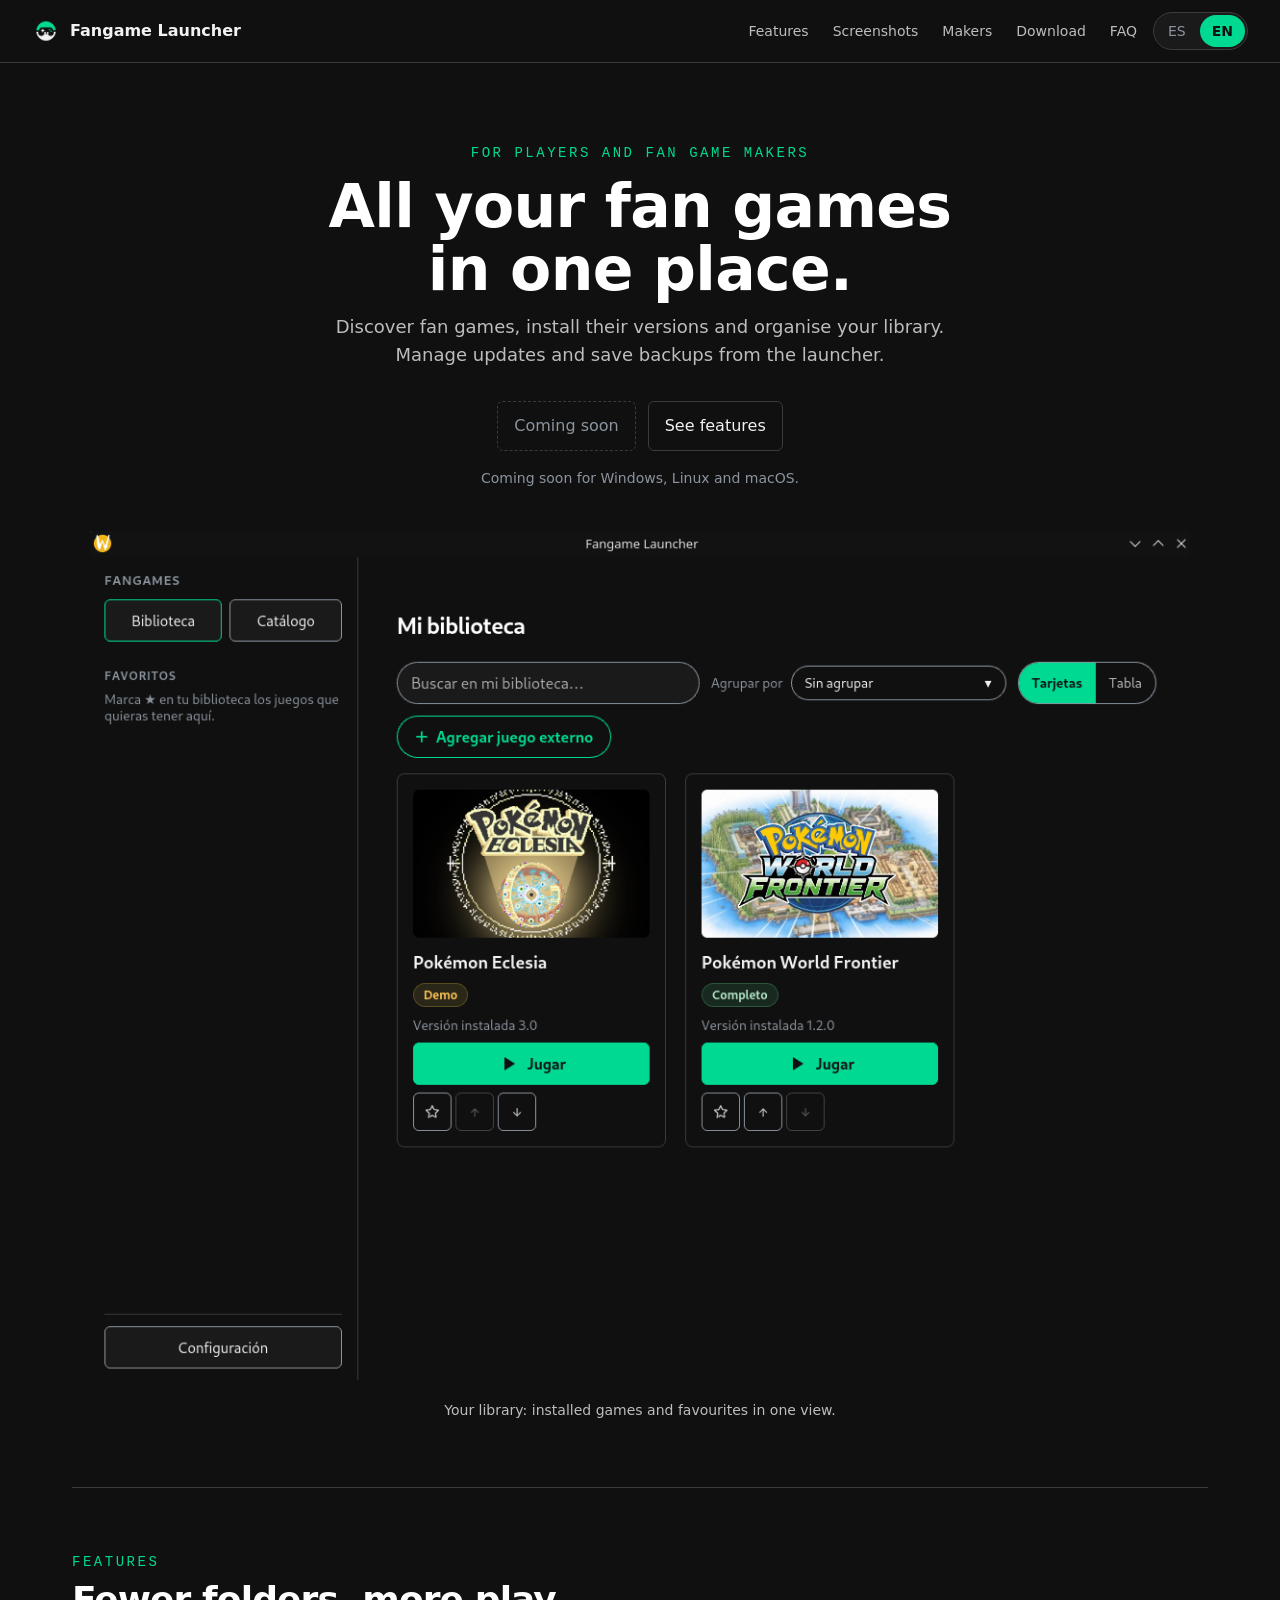
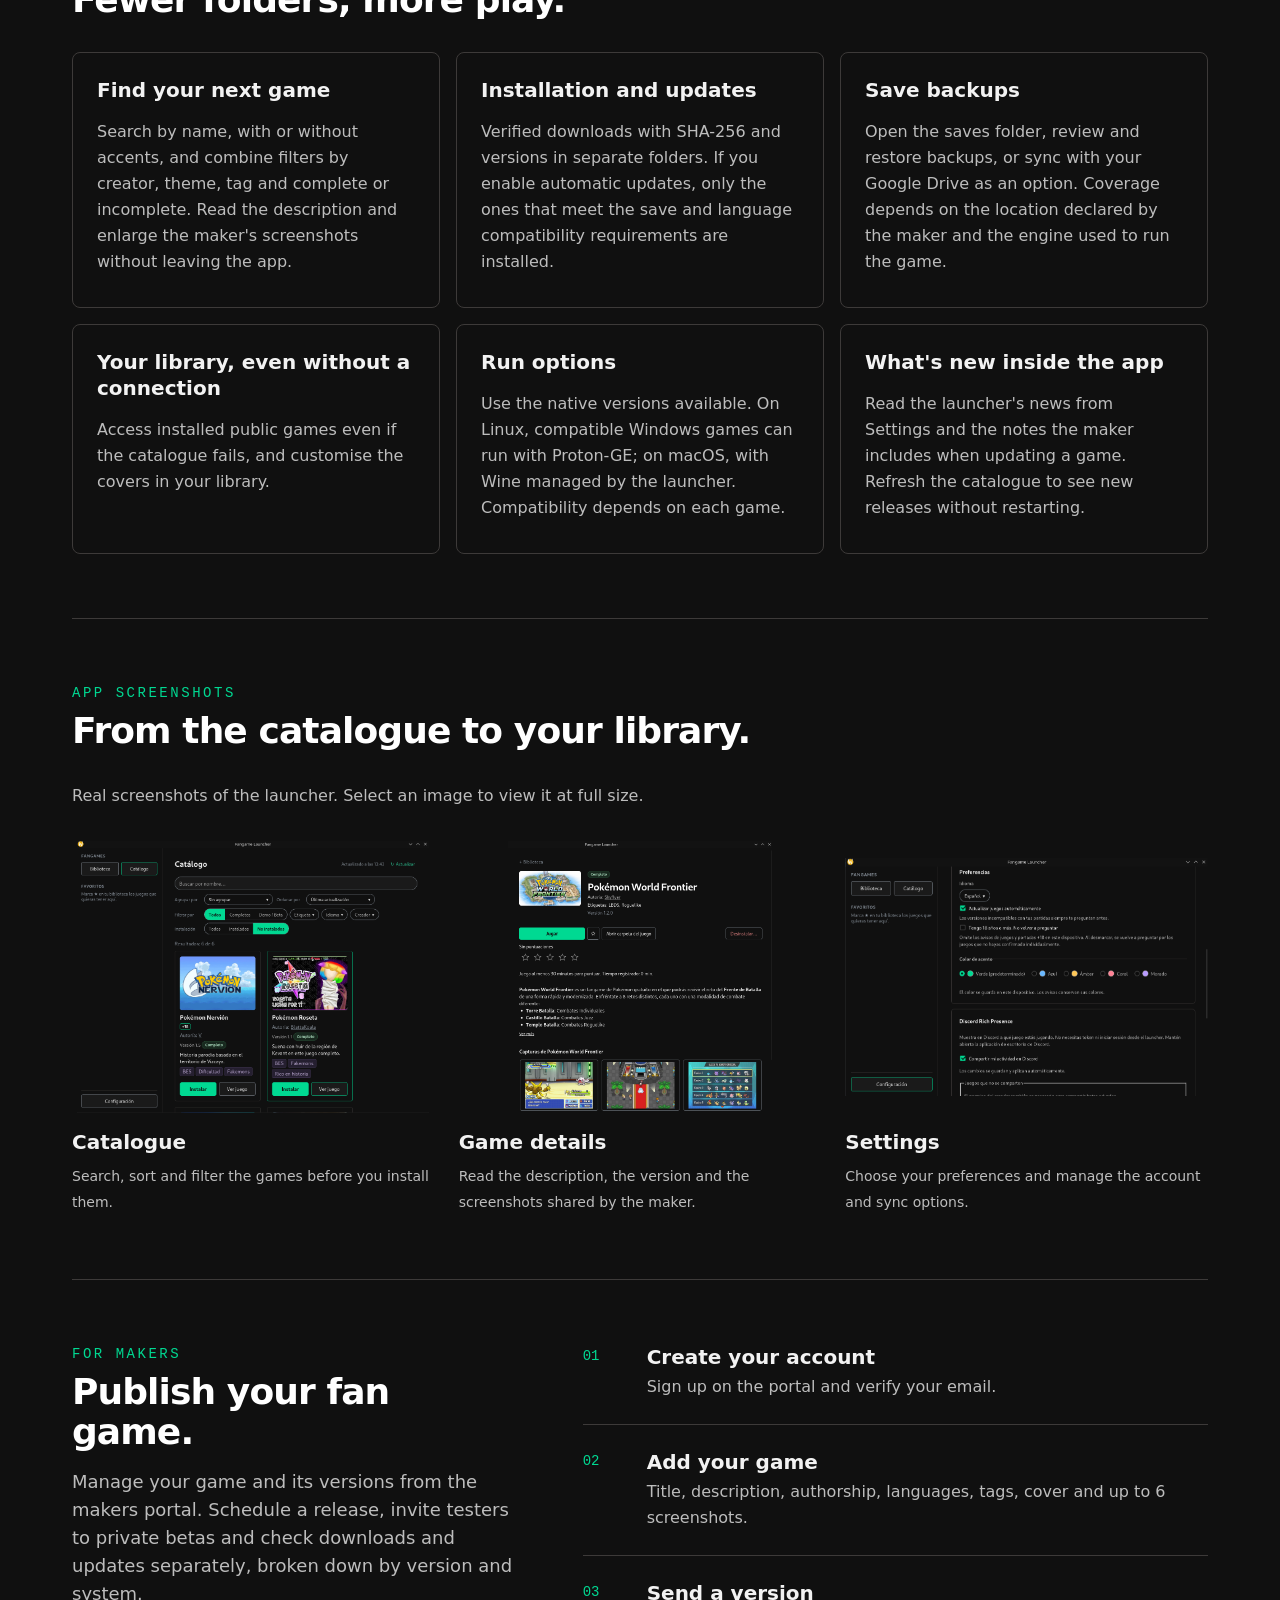
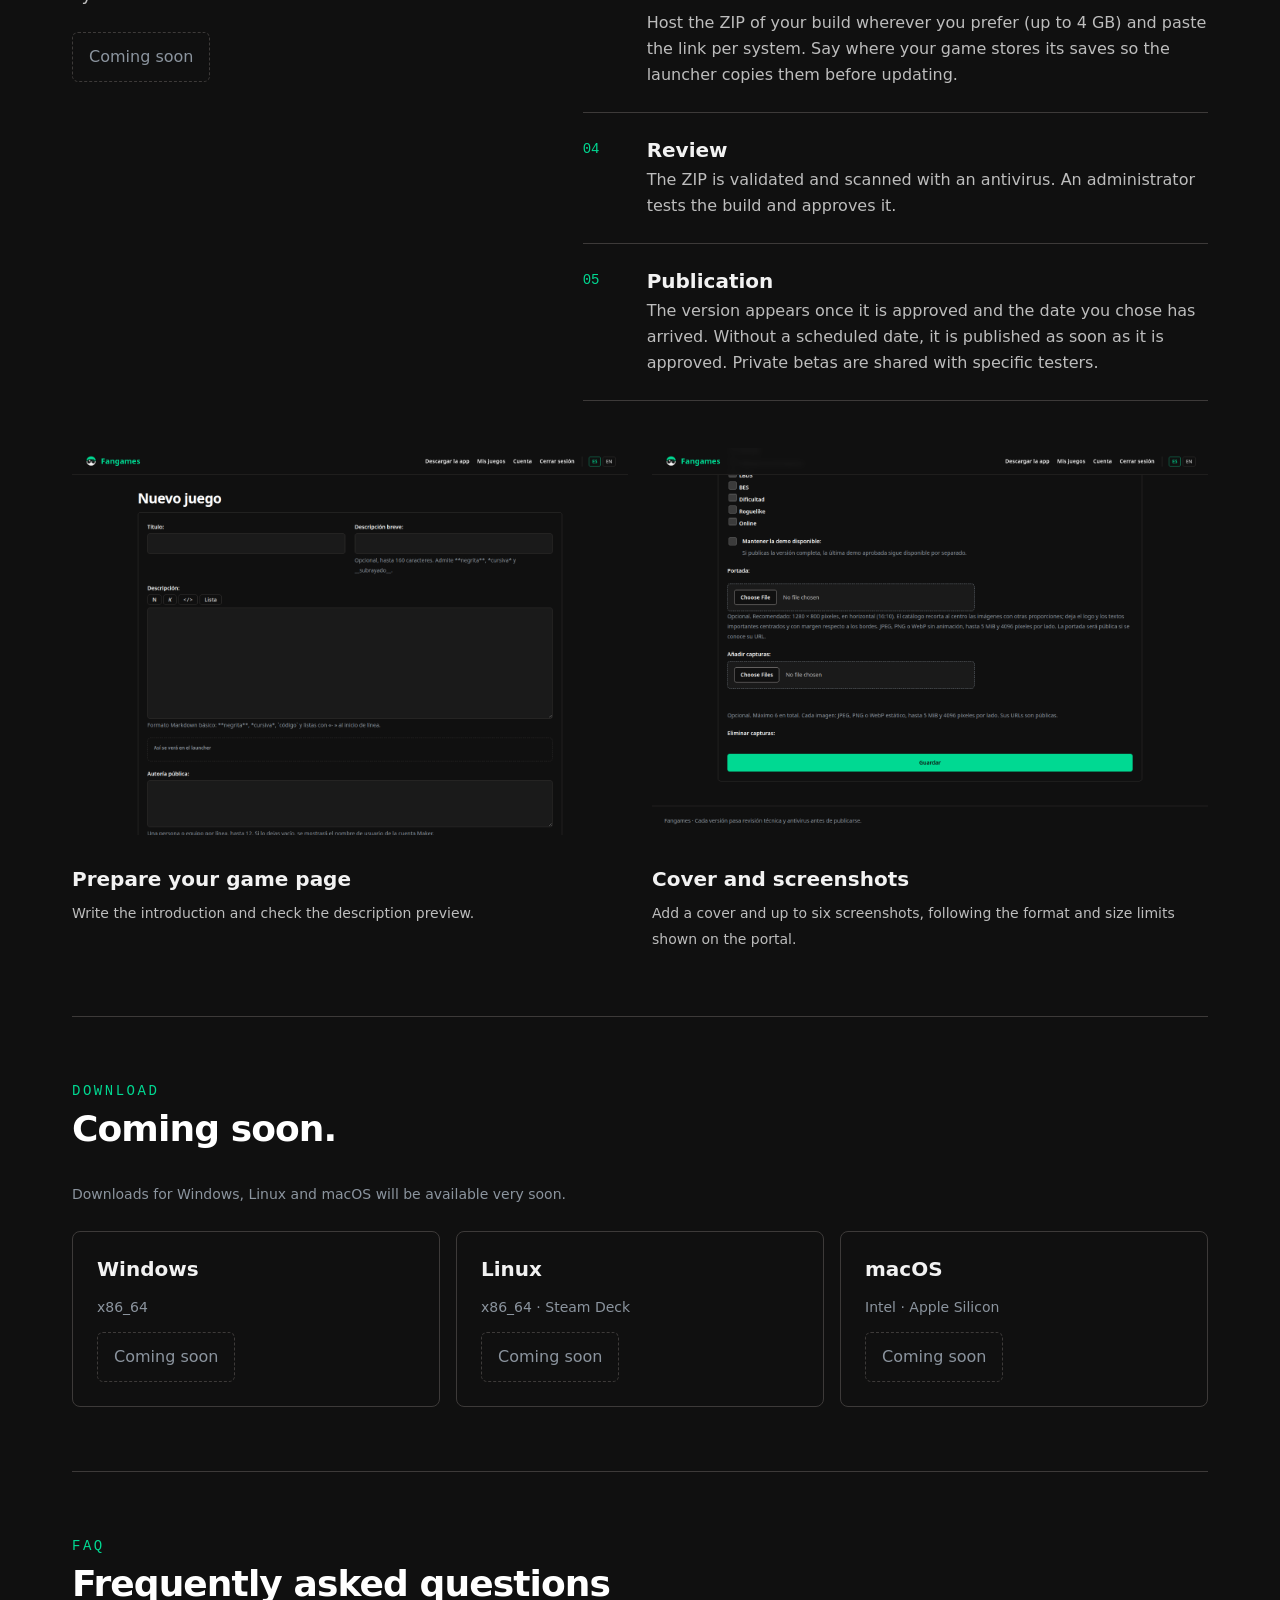
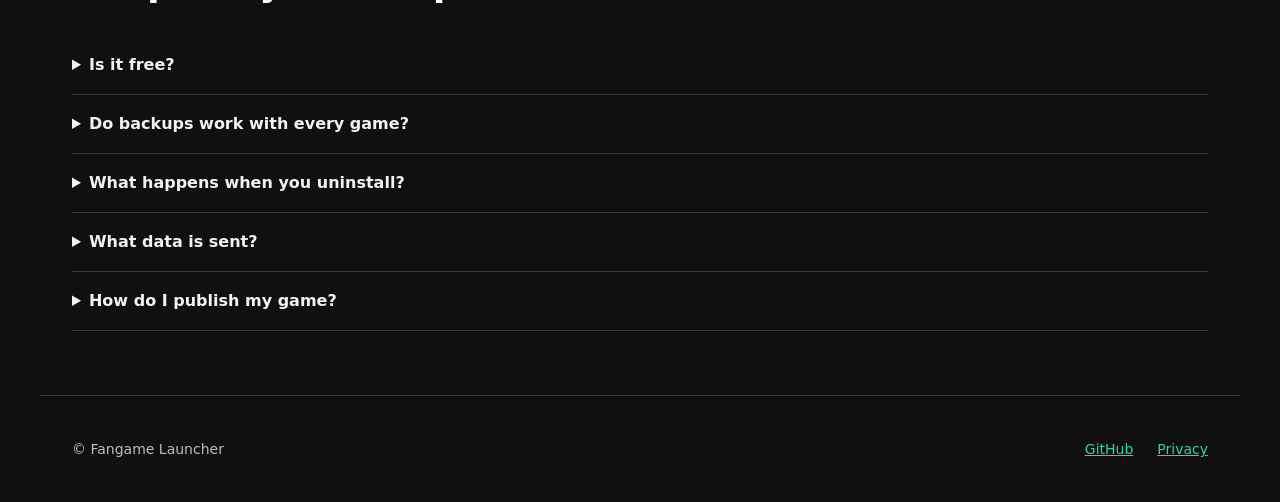
==== docs/index.html @ 911dd95e "correcciones de textos" ====
<!doctype html>
<html lang="es">
<head>
  <meta charset="utf-8">
  <meta name="viewport" content="width=device-width, initial-scale=1">
  <title data-i18n-title="meta.title">Fangame Launcher: instala, actualiza y juega fangames</title>
  <meta name="description" data-i18n-content="meta.description" content="Launcher de escritorio para descubrir, instalar, actualizar y ejecutar fangames en Windows, Linux y macOS, con copias de tus partidas.">
  <link rel="icon" href="assets/icon.png">
  <link rel="stylesheet" href="tokens.css">
  <link rel="stylesheet" href="style.css">
  <script>
    // Reserva la traducción hasta que i18n.js la aplique: evita el destello de idioma.
    document.documentElement.setAttribute("data-i18n-pending", "1");
    setTimeout(function () {
      if (!window.__fangameI18nApplied) document.documentElement.removeAttribute("data-i18n-pending");
    }, 3000);
  </script>
  <script src="locales/en.js"></script>
</head>
<body>
<a class="skip" href="#main" data-i18n="nav.skip">Saltar al contenido</a>
<header class="nav">
  <a class="brand" href="#"><img src="assets/icon.png" alt="" width="28" height="28">Fangame Launcher</a>
  <div class="nav-end">
    <nav aria-label="Principal" data-i18n-aria="nav.main">
      <a href="#funciones" data-i18n="nav.features">Funciones</a>
      <a href="#capturas" data-i18n="nav.screenshots">Capturas</a>
      <a href="#makers" data-i18n="nav.makers">Makers</a>
      <a href="#descargar" data-i18n="nav.download">Descargar</a>
      <a href="#faq" data-i18n="nav.faq">Preguntas</a>
    </nav>
    <div class="lang-switch" role="group" data-lang-switch data-i18n-aria="lang.group" aria-label="Idioma">
      <button type="button" data-lang="es" aria-current="true">ES</button>
      <button type="button" data-lang="en">EN</button>
    </div>
  </div>
</header>

<main id="main">
  <section class="hero">
    <p class="eyebrow" data-i18n="hero.eyebrow">Para jugadores y makers de fangames</p>
    <h1 data-i18n="hero.title">Todos tus fangames en un solo lugar.</h1>
    <p class="lead" data-i18n="hero.lead">Descubre fangames, instala sus versiones y organiza tu biblioteca. Gestiona las actualizaciones y las copias de partidas desde el launcher.</p>
    <div class="actions">
      <span class="btn soon" data-i18n="common.soon">Próximamente</span>
      <a class="btn outline" href="#funciones" data-i18n="hero.ctaSecondary">Ver funciones</a>
    </div>
    <p class="mute" id="cta-note" data-i18n="hero.platforms">Próximamente para Windows, Linux y macOS.</p>
    <figure class="screen hero-screen">
      <a href="assets/screenshots/biblioteca.png" aria-label="Ampliar captura de la biblioteca" data-i18n-aria="hero.imageLink">
        <img class="window-capture" src="assets/screenshots/biblioteca.png" alt="Biblioteca de Fangame Launcher con juegos instalados y favoritos" data-i18n-alt="hero.imageAlt" width="1144" height="884" fetchpriority="high">
      </a>
      <figcaption data-i18n="hero.caption">Tu biblioteca: juegos instalados y favoritos en una misma vista.</figcaption>
    </figure>
  </section>

  <section id="funciones">
    <p class="eyebrow" data-i18n="features.eyebrow">Funciones</p>
    <h2 data-i18n="features.title">Menos carpetas, más jugar.</h2>
    <div class="grid">
      <article class="card"><h3 data-i18n="features.find.title">Encuentra tu próximo juego</h3><p data-i18n="features.find.body">Busca por nombre, con o sin acentos, y combina filtros por creador, temática, etiqueta y completo o incompleto. Consulta la descripción y amplía las capturas del maker sin salir de la app.</p></article>
      <article class="card"><h3 data-i18n="features.updates.title">Instalación y actualizaciones</h3><p data-i18n="features.updates.body">Descargas verificadas con SHA-256 y versiones en carpetas separadas. Si activas las actualizaciones automáticas, solo se instalan las que cumplen las condiciones de compatibilidad de partidas e idioma.</p></article>
      <article class="card"><h3 data-i18n="features.saves.title">Copias de partidas</h3><p data-i18n="features.saves.body">Abre la carpeta de partidas, consulta y restaura copias, o sincroniza con tu Google Drive de forma opcional. La cobertura depende de la ubicación declarada por el maker y del motor usado para ejecutar el juego.</p></article>
      <article class="card"><h3 data-i18n="features.offline.title">Tu biblioteca, también sin red</h3><p data-i18n="features.offline.body">Accede a los juegos públicos instalados aunque falle el catálogo y personaliza las portadas de tu biblioteca.</p></article>
      <article class="card"><h3 data-i18n="features.run.title">Opciones de ejecución</h3><p data-i18n="features.run.body">Usa las versiones nativas disponibles. En Linux, los juegos de Windows compatibles pueden ejecutarse con Proton-GE; en macOS, con Wine gestionado por el launcher. La compatibilidad depende de cada juego.</p></article>
      <article class="card"><h3 data-i18n="features.news.title">Novedades dentro de la app</h3><p data-i18n="features.news.body">Consulta las novedades del launcher desde Configuración y las notas que el maker incluya al actualizar un juego. Refresca el catálogo para ver nuevas publicaciones sin reiniciar.</p></article>
    </div>
  </section>

  <section id="capturas">
    <p class="eyebrow" data-i18n="screens.eyebrow">Capturas de la aplicación</p>
    <h2 data-i18n="screens.title">Del catálogo a tu biblioteca.</h2>
    <p data-i18n="screens.lead">Capturas reales del launcher. Selecciona una imagen para verla a tamaño original.</p>
    <div class="screens">
      <figure class="screen">
        <a href="assets/screenshots/catalogo.png" aria-label="Ampliar captura del catálogo" data-i18n-aria="screens.catalog.link">
          <img class="window-capture" src="assets/screenshots/catalogo.png" alt="Catálogo con búsqueda, ordenación y filtros por estado, etiqueta, idioma, creador e instalación" data-i18n-alt="screens.catalog.alt" width="1146" height="885" loading="lazy" decoding="async">
        </a>
        <figcaption><h3 data-i18n="screens.catalog.title">Catálogo</h3><p data-i18n="screens.catalog.body">Busca, ordena y filtra los juegos antes de instalarlos.</p></figcaption>
      </figure>
      <figure class="screen">
        <a href="assets/screenshots/ficha.png" aria-label="Ampliar captura de la ficha de juego" data-i18n-aria="screens.details.link">
          <img class="window-capture" src="assets/screenshots/ficha.png" alt="Ficha de Pokémon World Frontier con autoría, versión, descripción, puntuaciones y capturas del juego" data-i18n-alt="screens.details.alt" width="942" height="967" loading="lazy" decoding="async">
        </a>
        <figcaption><h3 data-i18n="screens.details.title">Detalles del juego</h3><p data-i18n="screens.details.body">Consulta la descripción, la versión y las capturas compartidas por el maker.</p></figcaption>
      </figure>
      <figure class="screen">
        <a href="assets/screenshots/configuracion.png" aria-label="Ampliar captura de la configuración" data-i18n-aria="screens.settings.link">
          <img class="window-capture" src="assets/screenshots/configuracion.png" alt="Configuración del launcher con novedades, cuenta opcional, idioma, color de acento, carpeta de juegos y Cloud Saves" data-i18n-alt="screens.settings.alt" width="1101" height="724" loading="lazy" decoding="async">
        </a>
        <figcaption><h3 data-i18n="screens.settings.title">Configuración</h3><p data-i18n="screens.settings.body">Elige tus preferencias y gestiona las opciones de cuenta y sincronización.</p></figcaption>
      </figure>
    </div>
  </section>

  <section id="makers">
    <div class="split">
      <div class="side">
        <p class="eyebrow" data-i18n="makers.eyebrow">Para makers</p>
        <h2 data-i18n="makers.title">Publica tu fangame.</h2>
        <p class="lead left" data-i18n="makers.lead">Gestiona tu juego y sus versiones desde el portal de makers. Programa una publicación, invita a testers a betas privadas y consulta las descargas y actualizaciones por separado, con desglose por versión y sistema.</p>
        <span class="btn soon" data-i18n="common.soon">Próximamente</span>
      </div>
      <ol class="steps">
        <li><h3 data-i18n="makers.account.title">Crea tu cuenta</h3><p data-i18n="makers.account.body">Regístrate en el portal y verifica tu correo.</p></li>
        <li><h3 data-i18n="makers.add.title">Añade tu juego</h3><p data-i18n="makers.add.body">Título, descripción, autoría, idiomas, etiquetas, portada y hasta 6 capturas.</p></li>
        <li><h3 data-i18n="makers.upload.title">Envía una versión</h3><p data-i18n="makers.upload.body">Aloja el ZIP de tu build donde prefieras (hasta 4 GB) y pega el enlace por sistema. Indica dónde guarda las partidas tu juego para que el launcher las copie antes de actualizar.</p></li>
        <li><h3 data-i18n="makers.review.title">Revisión</h3><p data-i18n="makers.review.body">Se valida el ZIP y se analiza con antivirus. Un administrador prueba la build y la aprueba.</p></li>
        <li><h3 data-i18n="makers.publish.title">Publicación</h3><p data-i18n="makers.publish.body">La versión aparece cuando está aprobada y ha llegado la fecha que elegiste. Sin fecha programada, se publica al aprobarse. Las betas privadas se comparten con testers concretos.</p></li>
      </ol>
    </div>
    <div class="screens" aria-label="Capturas del portal de makers" data-i18n-aria="makers.screens">
      <figure class="screen">
        <a href="assets/screenshots/makers-publicacion.png" aria-label="Ampliar captura del formulario de publicación" data-i18n-aria="makers.form.link">
          <img src="assets/screenshots/makers-publicacion.png" alt="Formulario Nuevo juego del portal de makers con título, descripción y autoría pública" data-i18n-alt="makers.form.alt" width="1440" height="1000" loading="lazy" decoding="async">
        </a>
        <figcaption><h3 data-i18n="makers.form.title">Prepara la ficha de tu juego</h3><p data-i18n="makers.form.body">Escribe la presentación y consulta la vista previa de la descripción.</p></figcaption>
      </figure>
      <figure class="screen">
        <a href="assets/screenshots/makers-imagenes.png" aria-label="Ampliar captura de la carga de imágenes" data-i18n-aria="makers.images.link">
          <img src="assets/screenshots/makers-imagenes.png" alt="Formulario del portal con opciones para mantener una demo disponible y añadir portada y capturas" data-i18n-alt="makers.images.alt" width="1440" height="1000" loading="lazy" decoding="async">
        </a>
        <figcaption><h3 data-i18n="makers.images.title">Portada y capturas</h3><p data-i18n="makers.images.body">Añade una portada y hasta seis capturas, con los límites de formato y tamaño indicados en el portal.</p></figcaption>
      </figure>
    </div>
  </section>

  <section id="descargar">
    <p class="eyebrow" data-i18n="download.eyebrow">Descargar</p>
    <h2 data-i18n="download.title">Próximamente.</h2>
    <p class="mute" data-i18n="download.soon">Las descargas para Windows, Linux y macOS estarán disponibles muy pronto.</p>
    <div class="grid dl">
      <article class="card"><h3>Windows</h3><p class="platform-arch">x86_64</p><div class="btns"><span class="btn soon" data-i18n="common.soon">Próximamente</span></div></article>
      <article class="card"><h3>Linux</h3><p class="platform-arch">x86_64 · Steam Deck</p><div class="btns"><span class="btn soon" data-i18n="common.soon">Próximamente</span></div></article>
      <article class="card"><h3>macOS</h3><p class="platform-arch">Intel · Apple Silicon</p><div class="btns"><span class="btn soon" data-i18n="common.soon">Próximamente</span></div></article>
    </div>
  </section>

  <section id="faq">
    <p class="eyebrow" data-i18n="faq.eyebrow">Preguntas</p>
    <h2 data-i18n="faq.title">Preguntas frecuentes</h2>
    <details><summary data-i18n="faq.free.summary">¿Es gratis?</summary><p data-i18n="faq.free.body">Sí. Descargar y usar el launcher es gratis para los jugadores. Para los makers, subir y publicar sus juegos también es gratis.</p></details>
    <details><summary data-i18n="faq.saves.summary">¿Las copias funcionan con todos los juegos?</summary><p data-i18n="faq.saves.body">Dependen de la ubicación de partidas declarada por el maker y de la compatibilidad del motor. En macOS, el launcher utiliza su propio Wine gestionado para ejecutar los juegos de Windows compatibles. Conserva una copia manual antes de cambiar de motor o instalar una versión incompatible.</p></details>
    <details><summary data-i18n="faq.uninstall.summary">¿Qué pasa al desinstalar?</summary><p data-i18n="faq.uninstall.body">El launcher elimina la instalación que gestiona. Las partidas externas, los prefijos de compatibilidad y algunas carpetas antiguas pueden conservarse y requerir limpieza manual.</p></details>
    <details><summary data-i18n="faq.data.summary">¿Qué datos se envían?</summary><p><span data-i18n="faq.data.bodyBefore">El catálogo, las descargas y las funciones opcionales, como la cuenta de jugador o la sincronización con tu Google Drive, requieren comunicarse con sus servicios. Consulta qué datos utiliza cada función en la </span><a href="privacy.html" data-lang-link="privacy.html" data-i18n="faq.data.bodyLink">política de privacidad</a>.</p></details>
    <details><summary data-i18n="faq.publish.summary">¿Cómo publico mi juego?</summary><p data-i18n="faq.publish.body">El portal de makers abrirá próximamente. Vuelve pronto para publicar tu build.</p></details>
  </section>
</main>

<footer>
  <span>© Fangame Launcher</span>
  <a href="https://github.com/Pokemon-Fan-Games/fangame-launcher-releases">GitHub</a>
  <a href="privacy.html" data-lang-link="privacy.html" data-i18n="footer.privacy">Privacidad</a>
</footer>
<dialog id="image-viewer" aria-label="Vista ampliada de la captura" data-i18n-aria="viewer.label">
  <button id="preview-close" class="btn" type="button" autofocus data-i18n="viewer.close">Cerrar</button>
  <img id="preview-image" src="assets/screenshots/biblioteca.png" alt="">
</dialog>
<script src="i18n.js"></script>
<script src="app.js"></script>
</body>
</html>
---- docs/tokens.css ----
/* Voltagent-Inspired design tokens */
:root {
  --color-primary: #00d992;
  --color-primary-soft: #2fd6a1;
  --color-primary-deep: #10b981;
  --color-on-primary: #101010;
  --color-ink: #f2f2f2;
  --color-ink-strong: #ffffff;
  --color-body: #bdbdbd;
  --color-mute: #8b949e;
  --color-hairline: #3d3a39;
  --color-hairline-soft: #b8b3b0;
  --color-canvas: #101010;
  --color-canvas-soft: #1a1a1a;
  --color-canvas-text-soft: #f5f6f7;
  --font-primary: Inter, system-ui, -apple-system, Segoe UI, Roboto, sans-serif;
  --font-family-2: Inter, system-ui, -apple-system, sans-serif;
  --font-family-3: SFMono-Regular, Menlo, Monaco, Consolas, Liberation Mono, monospace;
  --font-family-4: SFMono-Regular, Menlo, Monaco, Consolas, monospace;
  --text-display-xl: 60px;
  --leading-display-xl: 60px;
  --tracking-display-xl: -0.65px;
  --text-display-lg: 36px;
  --leading-display-lg: 40px;
  --tracking-display-lg: -0.9px;
  --text-display-md: 24px;
  --leading-display-md: 32px;
  --tracking-display-md: -0.6px;
  --text-display-sm: 20px;
  --leading-display-sm: 28px;
  --text-eyebrow-mono: 14px;
  --leading-eyebrow-mono: 20px;
  --tracking-eyebrow-mono: 2.52px;
  --text-eyebrow-uppercase: 18px;
  --leading-eyebrow-uppercase: 28px;
  --tracking-eyebrow-uppercase: 0.45px;
  --text-body-lg: 18px;
  --leading-body-lg: 28px;
  --text-body-md: 16px;
  --leading-body-md: 26px;
  --text-body-md-strong: 16px;
  --leading-body-md-strong: 24px;
  --text-body-sm: 14px;
  --leading-body-sm: 20px;
  --text-body-sm-strong: 14px;
  --leading-body-sm-strong: 23px;
  --text-caption: 12px;
  --leading-caption: 16px;
  --text-caption-strong: 12px;
  --leading-caption-strong: 16px;
  --text-code: 13px;
  --leading-code: 18px;
  --text-code-strong: 13px;
  --leading-code-strong: 16px;
  --text-button-md: 16px;
  --leading-button-md: 24px;
  --spacing-xxs: 2px;
  --spacing-xs: 4px;
  --spacing-sm: 8px;
  --spacing-md: 12px;
  --spacing-lg: 16px;
  --spacing-xl: 20px;
  --spacing-2xl: 24px;
  --spacing-3xl: 32px;
  --spacing-4xl: 40px;
  --spacing-5xl: 48px;
  --spacing-6xl: 64px;
  --radius-none: 0px;
  --radius-xs: 4px;
  --radius-sm: 6px;
  --radius-md: 8px;
  --radius-pill: 9999px;
  --radius-full: 9999px;
}
---- docs/style.css ----
*{box-sizing:border-box}
html{scroll-behavior:smooth}
body{margin:0;background:var(--color-canvas);color:var(--color-body);font:var(--text-body-md)/var(--leading-body-md) var(--font-primary)}
a{color:var(--color-primary-soft)}
:focus-visible{outline:2px solid var(--color-primary);outline-offset:2px}
.skip{position:absolute;left:-999px}.skip:focus{left:8px;top:8px;background:var(--color-canvas-soft);padding:8px;z-index:9}
.nav{display:flex;justify-content:space-between;align-items:center;gap:16px;flex-wrap:wrap;padding:12px 32px;border-bottom:1px solid var(--color-hairline);position:sticky;top:0;background:var(--color-canvas);z-index:5}
.nav nav{display:flex;gap:24px;flex-wrap:wrap}.nav nav a{color:var(--color-body);text-decoration:none;font-size:var(--text-body-sm)}.nav nav a:hover{color:var(--color-ink)}
.brand{display:flex;align-items:center;gap:10px;color:var(--color-ink)!important;font-weight:600;text-decoration:none}
main{max-width:1200px;margin:auto;padding:0 32px}
section{padding:64px 0;border-top:1px solid var(--color-hairline)}
.hero{border:0;text-align:center;padding-top:80px}
h1{font-size:clamp(36px,6vw,var(--text-display-xl));line-height:1.05;letter-spacing:var(--tracking-display-xl);color:var(--color-ink-strong);margin:12px auto;max-width:16ch}
h2{font-size:var(--text-display-lg);line-height:var(--leading-display-lg);letter-spacing:var(--tracking-display-lg);color:var(--color-ink-strong);margin:8px 0 32px}
h3{font-size:var(--text-display-sm);color:var(--color-ink);margin:0 0 8px}
.eyebrow{font:var(--text-eyebrow-mono)/var(--leading-eyebrow-mono) var(--font-family-3);letter-spacing:var(--tracking-eyebrow-mono);text-transform:uppercase;color:var(--color-primary);margin:0}
.lead{font-size:var(--text-body-lg);line-height:var(--leading-body-lg);max-width:56ch;margin:0 auto 32px}
.mute{color:var(--color-mute);font-size:var(--text-body-sm)}
.actions{display:flex;gap:12px;justify-content:center;flex-wrap:wrap;margin-bottom:12px}
.btn{display:inline-block;padding:12px 16px;border-radius:var(--radius-sm);border:1px solid var(--color-hairline);color:var(--color-ink);text-decoration:none;font-size:var(--text-button-md);line-height:var(--leading-button-md)}
.btn.primary{background:var(--color-primary);border-color:var(--color-primary);color:var(--color-on-primary);font-weight:600}
.btn.ghost{border-color:transparent;color:var(--color-primary-soft)}
.btn:hover{border-color:var(--color-primary)}
.grid{display:grid;grid-template-columns:repeat(auto-fit,minmax(280px,1fr));gap:16px}
.card{border:1px solid var(--color-hairline);border-radius:var(--radius-md);padding:24px;display:flex;flex-direction:column;gap:8px;align-items:flex-start}
.card p{margin:0 0 8px;flex:1}
.card.match{border-color:var(--color-primary)}
.dl{margin-top:24px}
.dl .card{gap:12px}
.dl .card h3{margin:0}
.dl .card .platform-arch{flex:none;color:var(--color-mute);font-size:var(--text-body-sm);margin:0}
.install-guides{margin:24px 0}
code{font:var(--text-code)/var(--leading-code) var(--font-family-3);background:var(--color-canvas-soft);color:var(--color-canvas-text-soft);padding:2px 8px;border-radius:var(--radius-sm)}
.code{max-width:100%;background:var(--color-canvas-soft);border:1px solid var(--color-hairline);border-radius:var(--radius-md);padding:20px;overflow:auto;margin:24px 0}.code code{padding:0;background:none}
.screen{margin:0;min-width:0}
.screen a{display:block}
.screen img{display:block;width:100%;height:auto}
.screens .screen a{aspect-ratio:4/3}
.screens .screen img{height:100%;object-fit:contain}
/* Native window captures include a two-pixel black bottom edge. */
.window-capture{clip-path:inset(0 0 .15% 0)}
.screen a:hover{border-color:var(--color-primary)}
.screen figcaption{padding-top:16px;font-size:var(--text-body-sm)}
.screen figcaption p{margin:0}
.hero-screen{margin:40px auto 0;max-width:1100px}
.screens{display:grid;grid-template-columns:repeat(auto-fit,minmax(min(100%,300px),1fr));gap:40px 24px;margin-top:32px}
#capturas{scroll-margin-top:100px}
#image-viewer{width:min(96vw,1800px);max-width:96vw;max-height:94dvh;padding:16px;border:1px solid var(--color-hairline);border-radius:var(--radius-md);background:var(--color-canvas);color:var(--color-ink)}
#image-viewer::backdrop{background:rgba(0,0,0,.85)}
#preview-close{display:block;margin:0 0 12px auto;min-height:44px;background:var(--color-canvas-soft);cursor:pointer}
#preview-image{display:block;max-width:100%;width:auto;height:auto;max-height:calc(94dvh - 110px);margin:auto;object-fit:contain}
html:has(#image-viewer[open]){overflow:hidden}
details{border-bottom:1px solid var(--color-hairline);padding:16px 0}summary{cursor:pointer;color:var(--color-ink);font-weight:600}details p{margin:8px 0 0}
footer{display:flex;gap:24px;flex-wrap:wrap;padding:40px 32px;border-top:1px solid var(--color-hairline);font-size:var(--text-body-sm);max-width:1200px;margin:auto}footer span{flex:1}
@media(prefers-reduced-motion:reduce){html{scroll-behavior:auto}}
@media(max-width:600px){.nav,main{padding-left:16px;padding-right:16px}.nav nav{gap:16px}}
.btns{display:flex;gap:8px;flex-wrap:wrap;align-items:center;margin-top:auto}
.lead.left{margin:0 0 24px}
.split{display:grid;grid-template-columns:minmax(0,5fr) minmax(0,7fr);gap:64px;align-items:start}
.side{position:sticky;top:96px}
.side h2{margin-bottom:16px}
.steps{list-style:none;counter-reset:s;margin:0;padding:0}
.steps li{counter-increment:s;display:grid;grid-template-columns:48px 1fr;column-gap:16px;padding:24px 0;border-bottom:1px solid var(--color-hairline)}
.steps li:first-child{padding-top:0}
.steps li::before{content:counter(s,decimal-leading-zero);grid-row:span 2;font:var(--text-eyebrow-mono) var(--font-family-3);color:var(--color-primary);padding-top:4px}
.steps h3{margin:0 0 4px}.steps p{margin:0}
@media(max-width:800px){.split{grid-template-columns:1fr;gap:32px}.side{position:static}}
.nav-end{display:flex;align-items:center;gap:16px;flex-wrap:wrap}
.lang-switch{display:inline-flex;gap:2px;padding:2px;border:1px solid var(--color-hairline);border-radius:var(--radius-pill);background:var(--color-canvas-soft)}
.lang-switch button{border:0;background:none;color:var(--color-mute);font:var(--text-body-sm)/var(--leading-body-sm) var(--font-primary);padding:6px 12px;border-radius:var(--radius-pill);cursor:pointer;min-height:32px}
.lang-switch button:hover{color:var(--color-ink)}
.lang-switch button[aria-current="true"]{background:var(--color-primary);color:var(--color-on-primary);font-weight:600}
html[data-i18n-pending] body{visibility:hidden}
.prose-page{max-width:900px}
.prose-page h1{font-size:clamp(32px,5vw,var(--text-display-lg));line-height:var(--leading-display-lg);color:var(--color-ink-strong);margin:12px 0 8px;max-width:none}
.prose-page h2{margin:40px 0 12px}
.prose-page ul{padding-left:20px;color:var(--color-body)}
.prose-page li{margin-bottom:12px}
.prose-page a{color:var(--color-primary-soft)}
.prose-page code{word-break:break-word}
.btn.soon{border-style:dashed;color:var(--color-mute);cursor:default}
.btn.soon:hover{border-color:var(--color-hairline)}
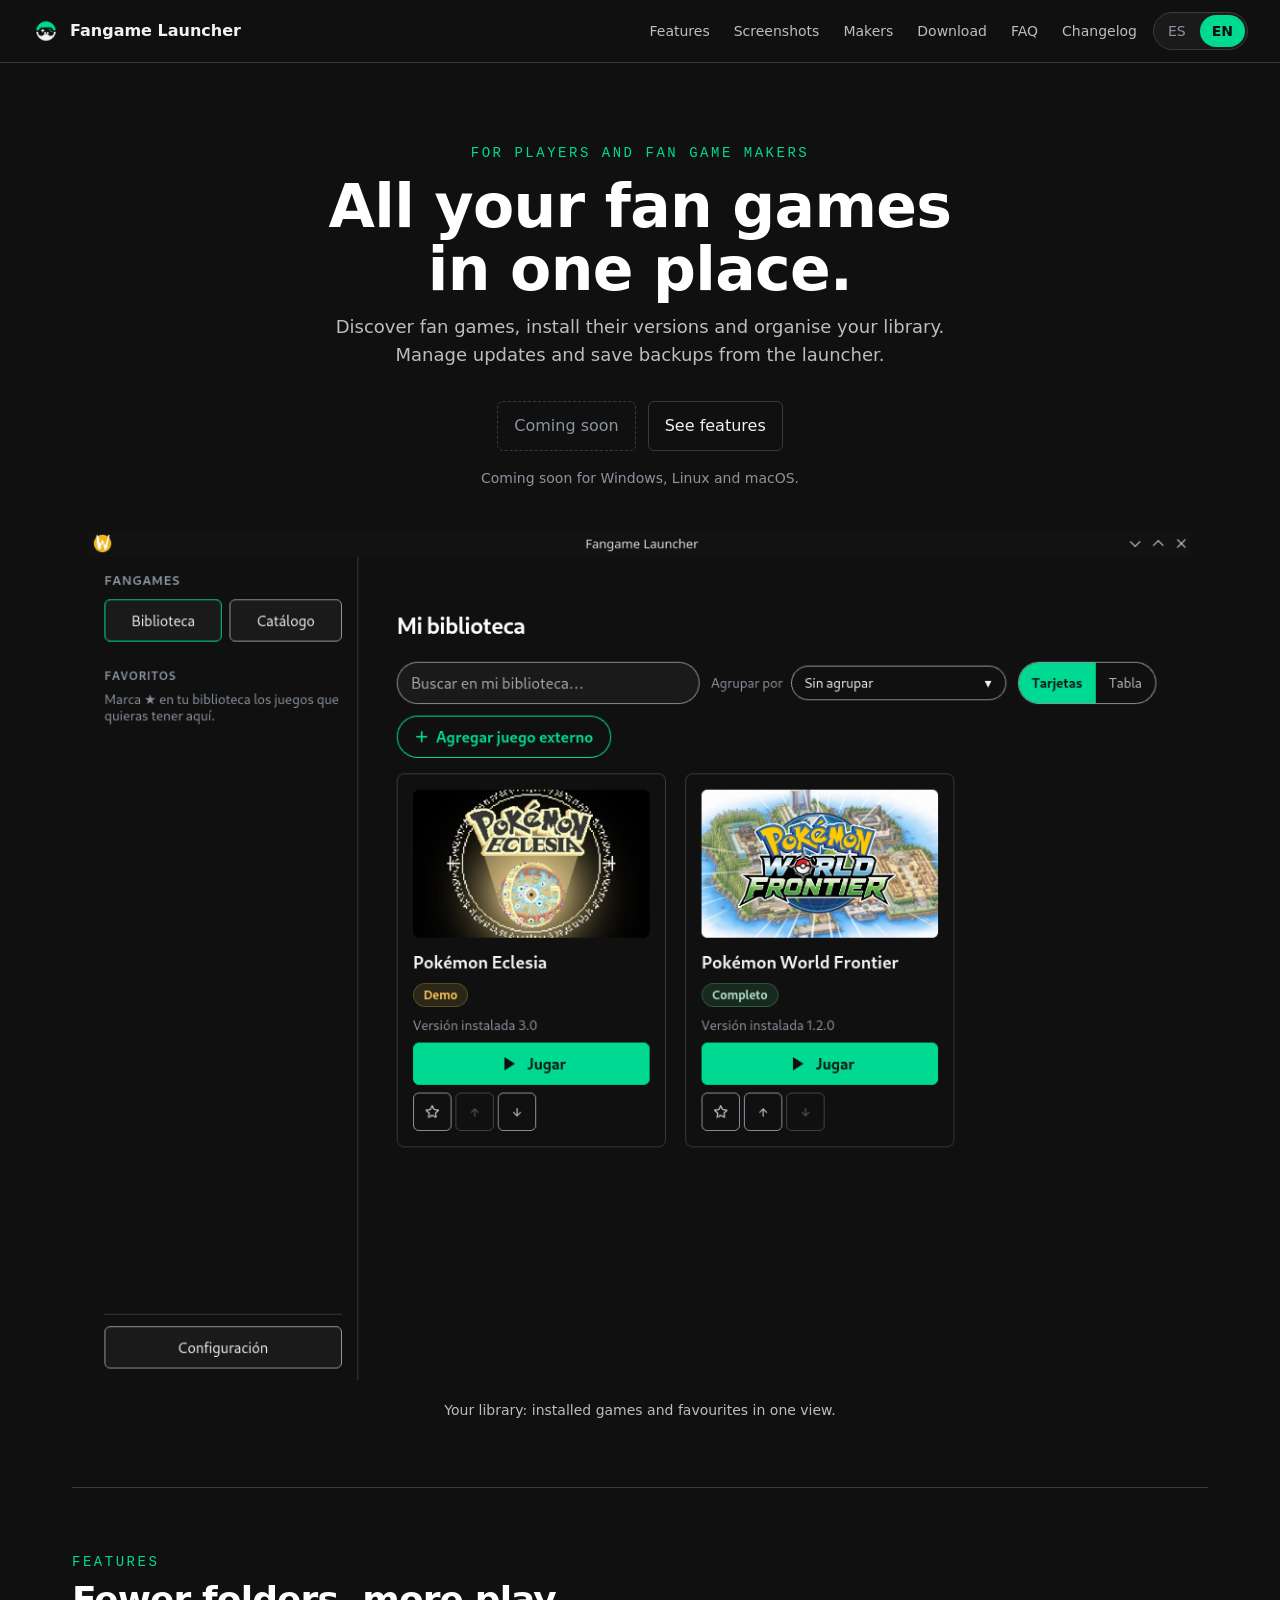
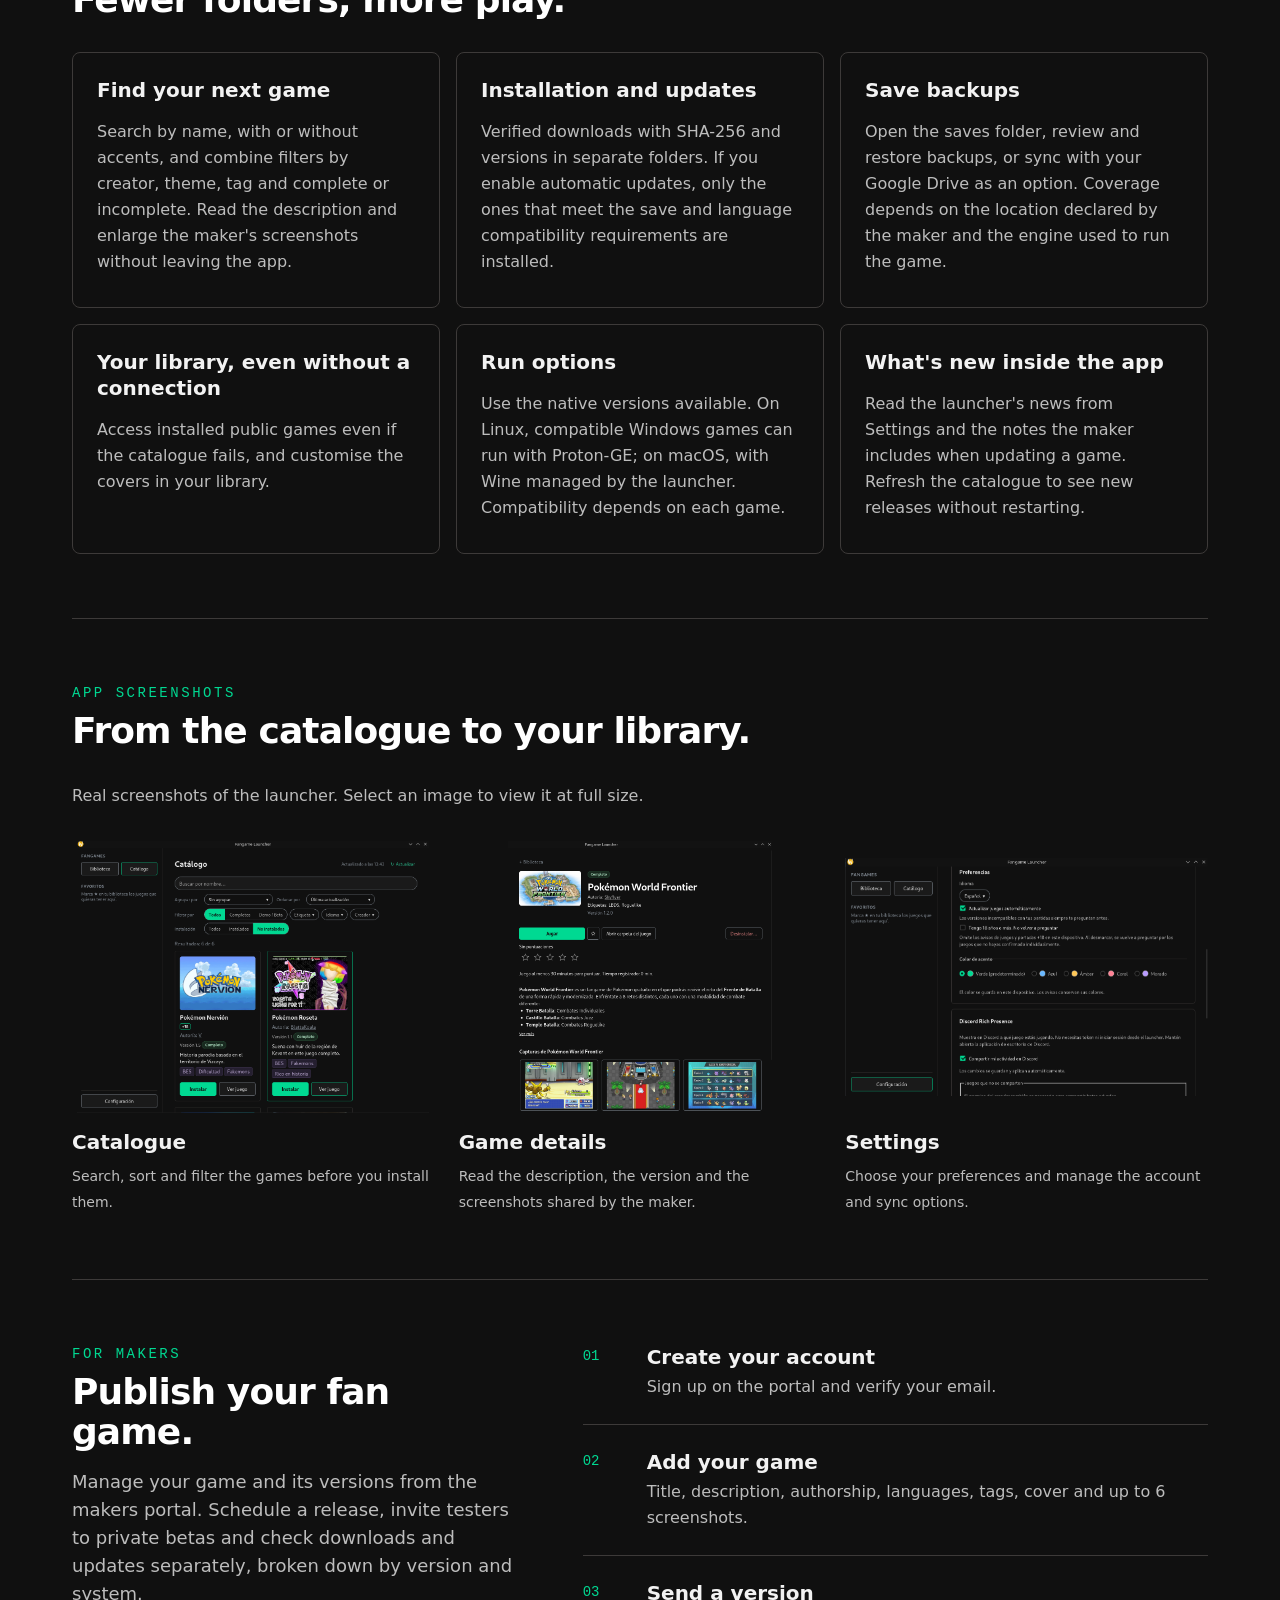
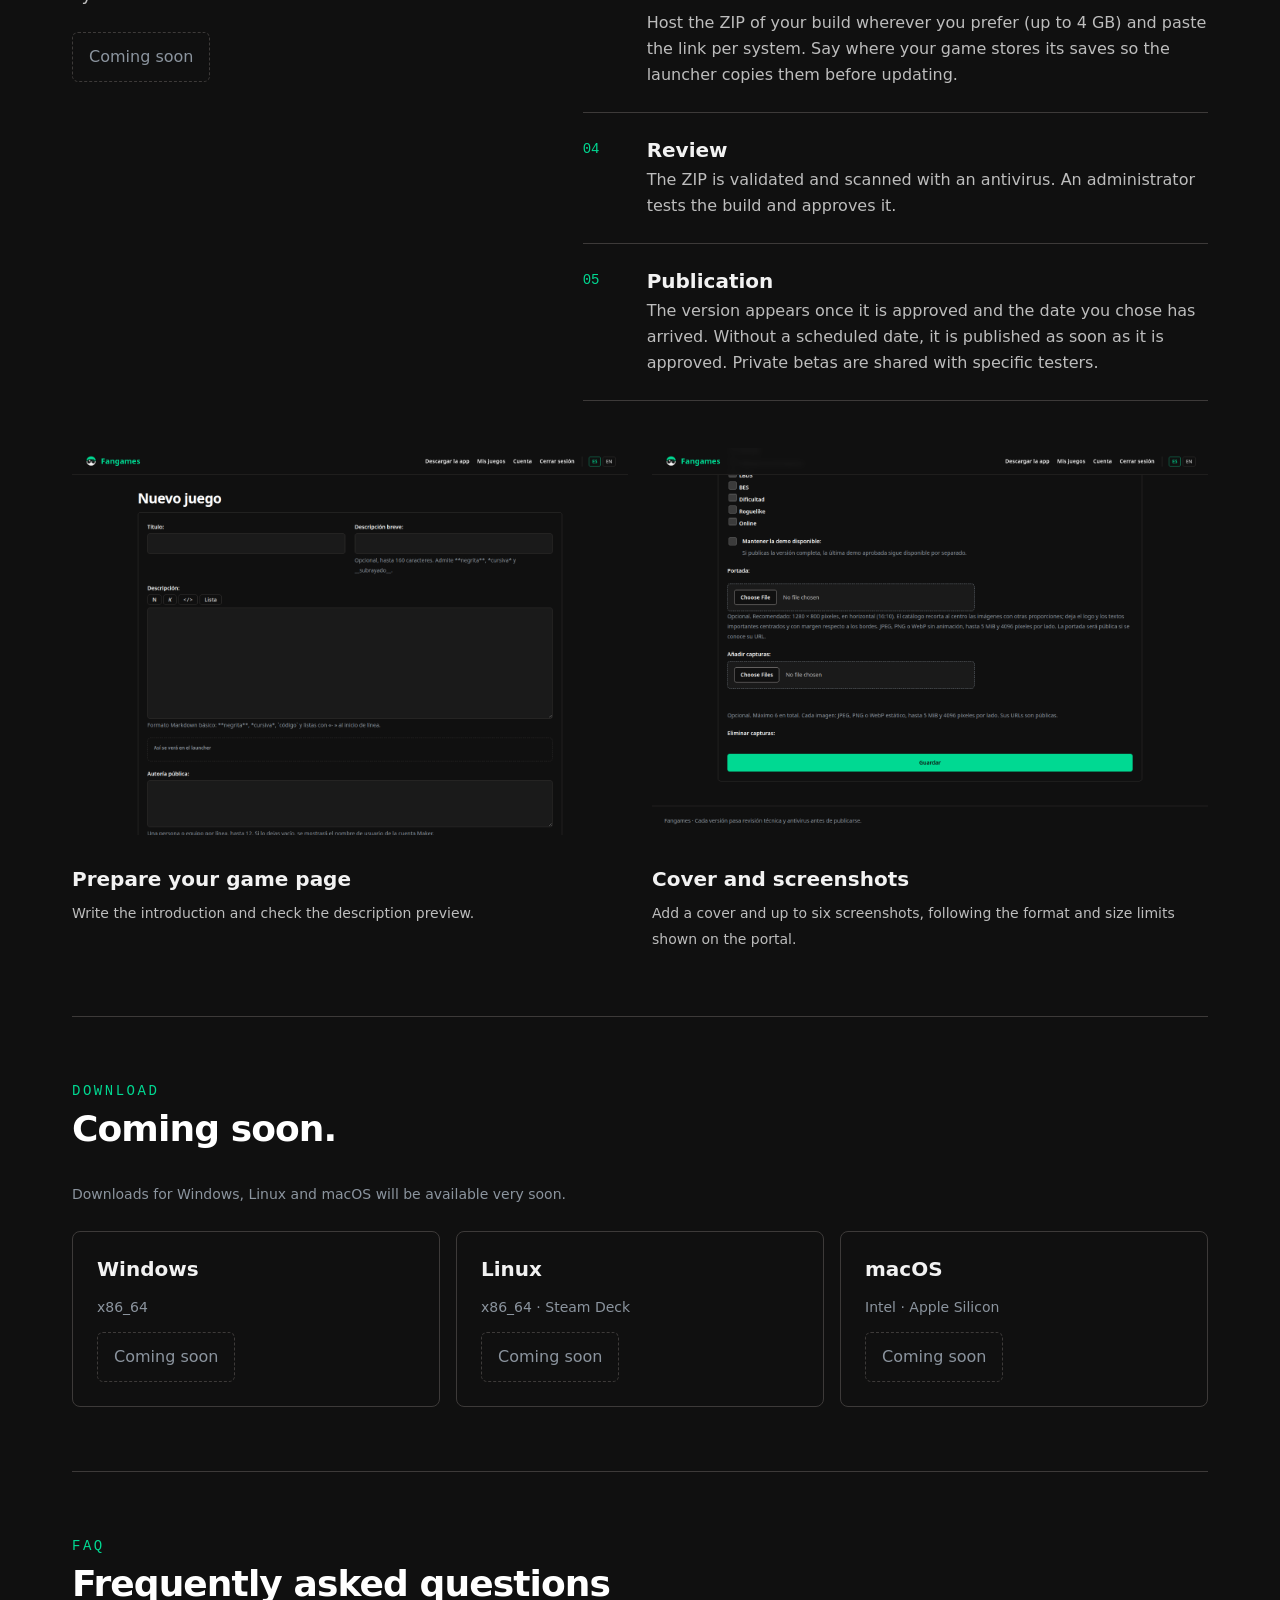
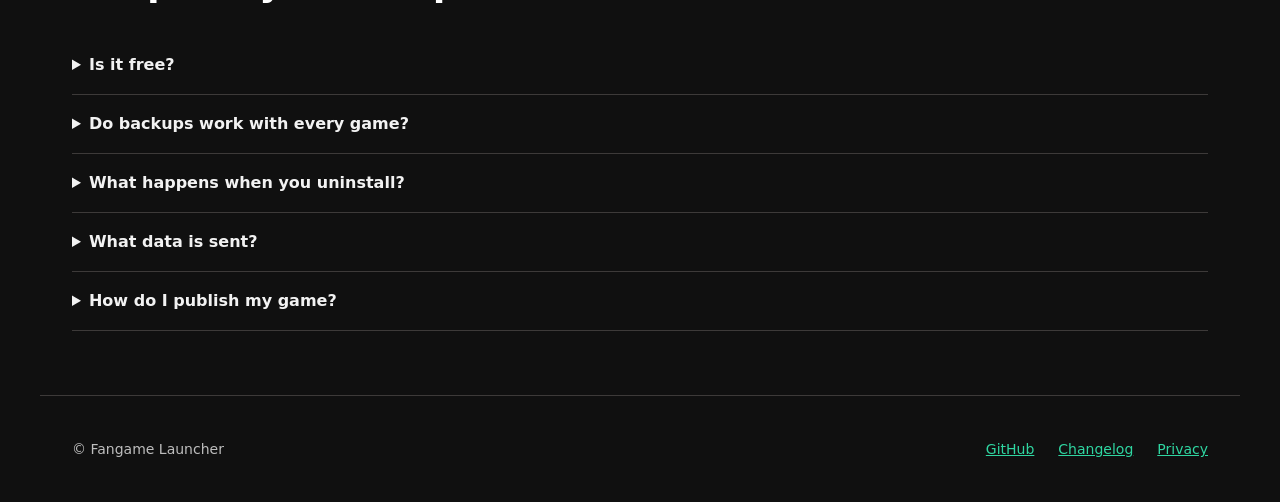
==== commit 81d3573d: "feat: add public launcher changelog page" ====
--- a/docs/index.html
+++ b/docs/index.html
@@ -28,6 +28,7 @@
       <a href="#makers" data-i18n="nav.makers">Makers</a>
       <a href="#descargar" data-i18n="nav.download">Descargar</a>
       <a href="#faq" data-i18n="nav.faq">Preguntas</a>
+      <a href="changelog.html" data-lang-link="changelog.html" data-i18n="nav.changelog">Novedades</a>
     </nav>
     <div class="lang-switch" role="group" data-lang-switch data-i18n-aria="lang.group" aria-label="Idioma">
       <button type="button" data-lang="es" aria-current="true">ES</button>
@@ -150,6 +151,7 @@
 <footer>
   <span>© Fangame Launcher</span>
   <a href="https://github.com/Pokemon-Fan-Games/fangame-launcher-releases">GitHub</a>
+  <a href="changelog.html" data-lang-link="changelog.html" data-i18n="footer.changelog">Novedades</a>
   <a href="privacy.html" data-lang-link="privacy.html" data-i18n="footer.privacy">Privacidad</a>
 </footer>
 <dialog id="image-viewer" aria-label="Vista ampliada de la captura" data-i18n-aria="viewer.label">
--- a/docs/style.css
+++ b/docs/style.css
@@ -80,3 +80,28 @@
 .prose-page code{word-break:break-word}
 .btn.soon{border-style:dashed;color:var(--color-mute);cursor:default}
 .btn.soon:hover{border-color:var(--color-hairline)}
+
+.changelog-page {
+  max-width: 900px;
+}
+
+.release-entry {
+  border-top: 1px solid var(--color-hairline);
+  padding: var(--spacing-3xl) 0;
+}
+
+.release-entry h2 {
+  font-size: var(--text-display-sm);
+  line-height: var(--leading-display-sm);
+}
+
+.release-entry p,
+.release-entry li {
+  color: var(--color-body);
+  font-size: var(--text-body-md);
+  line-height: var(--leading-body-md);
+}
+
+.release-entry code {
+  font-family: var(--font-family-3);
+}
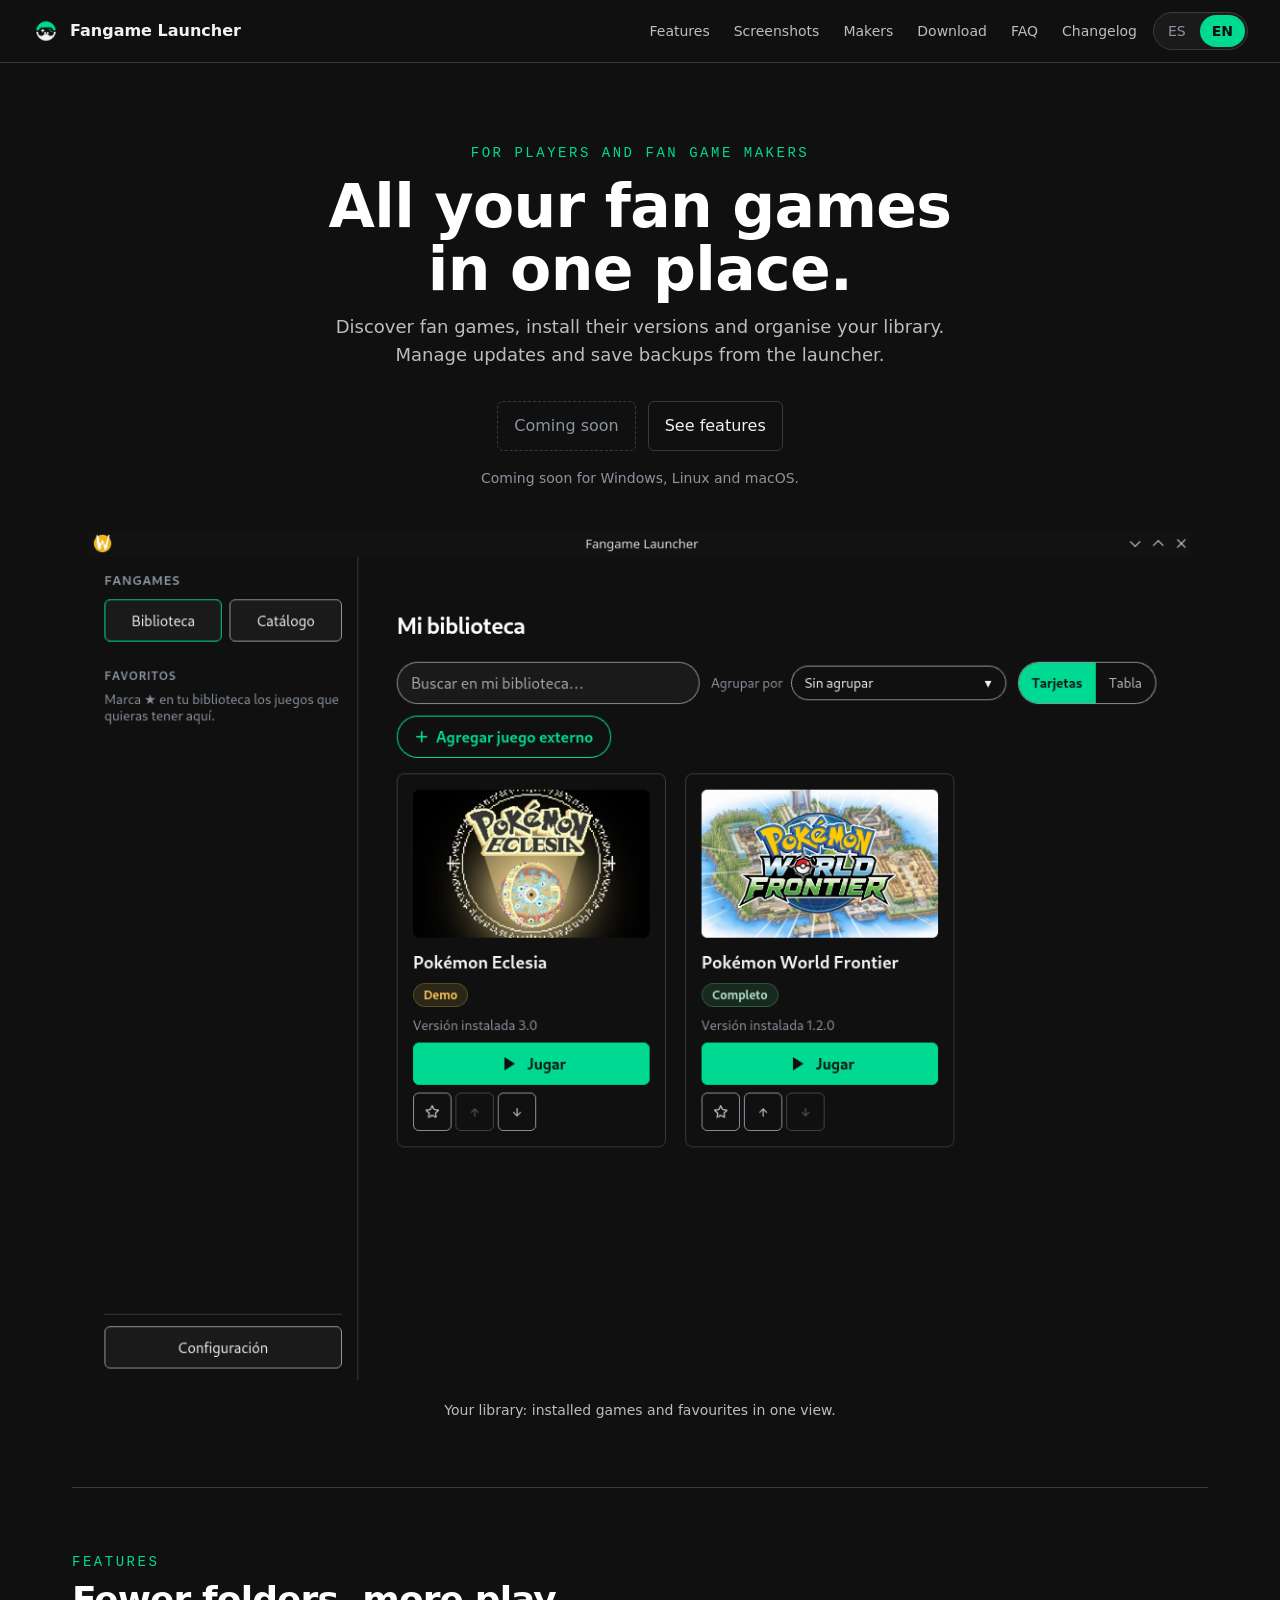
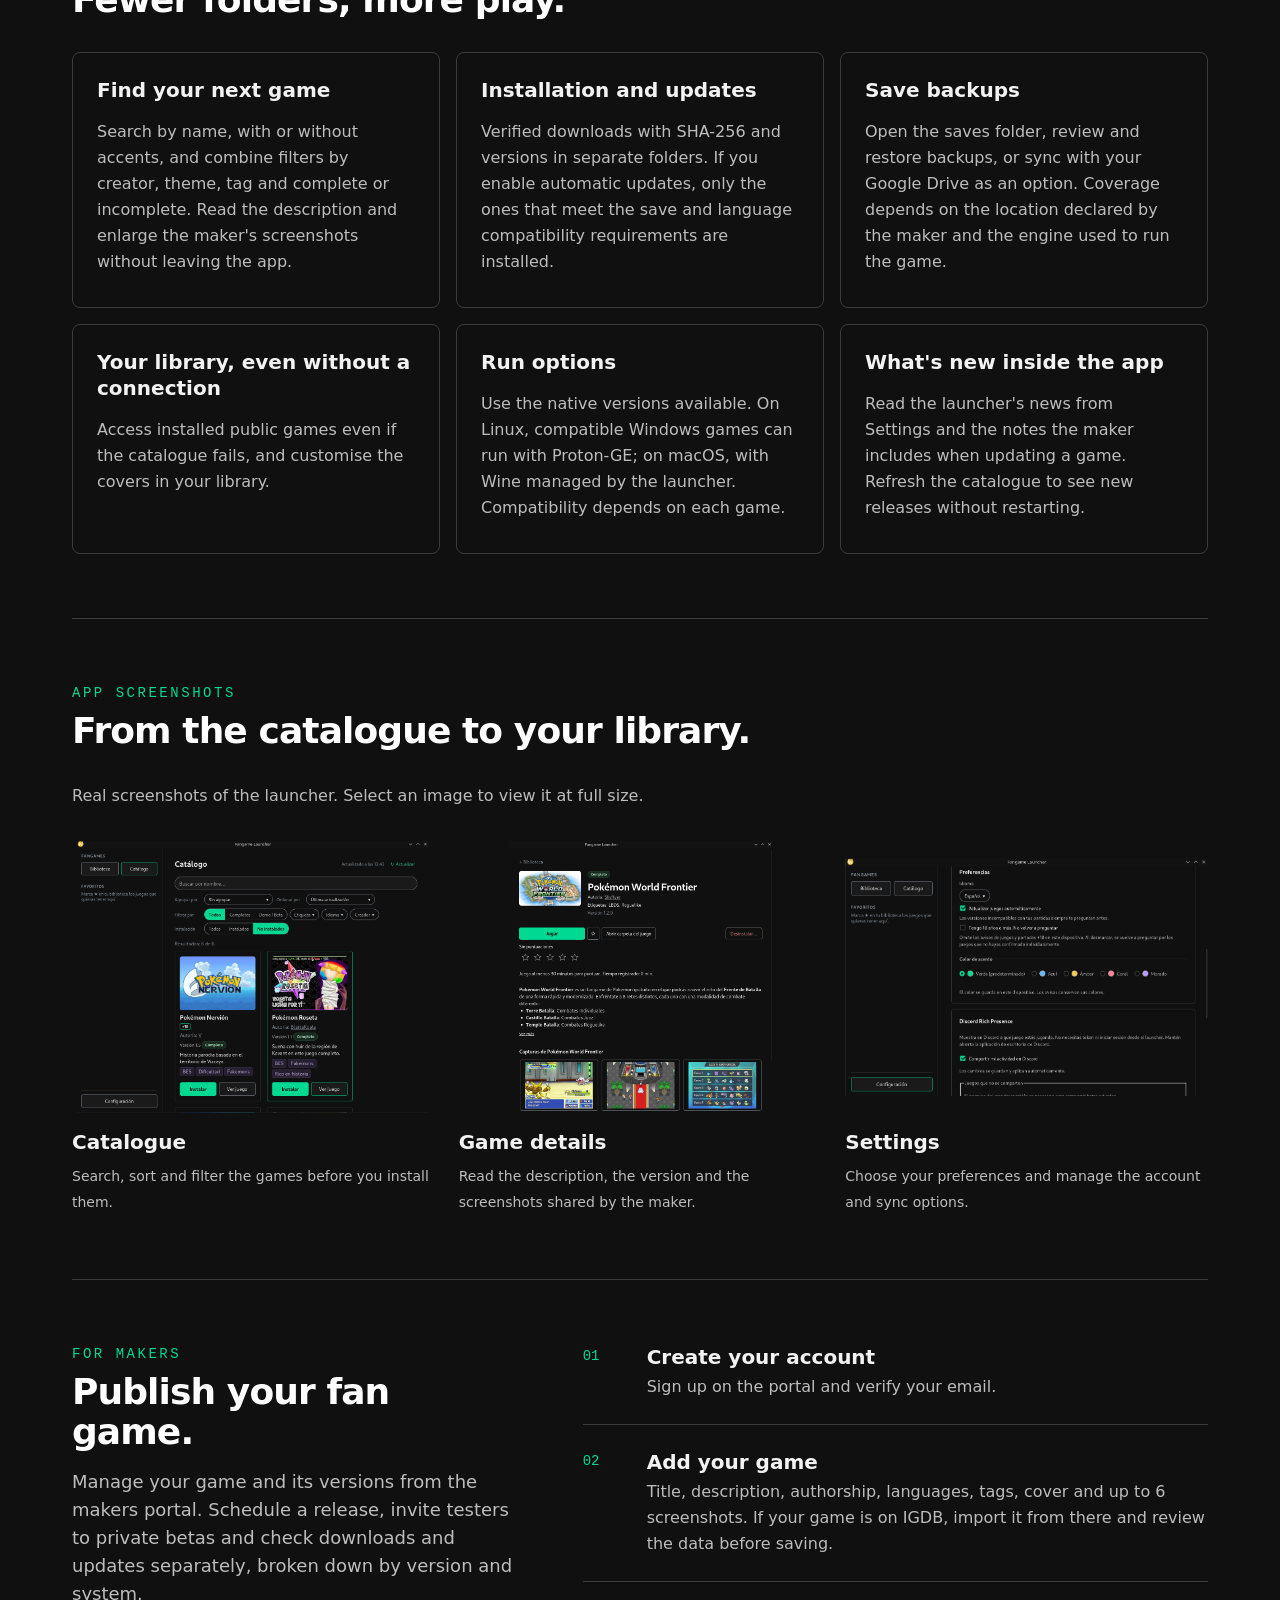
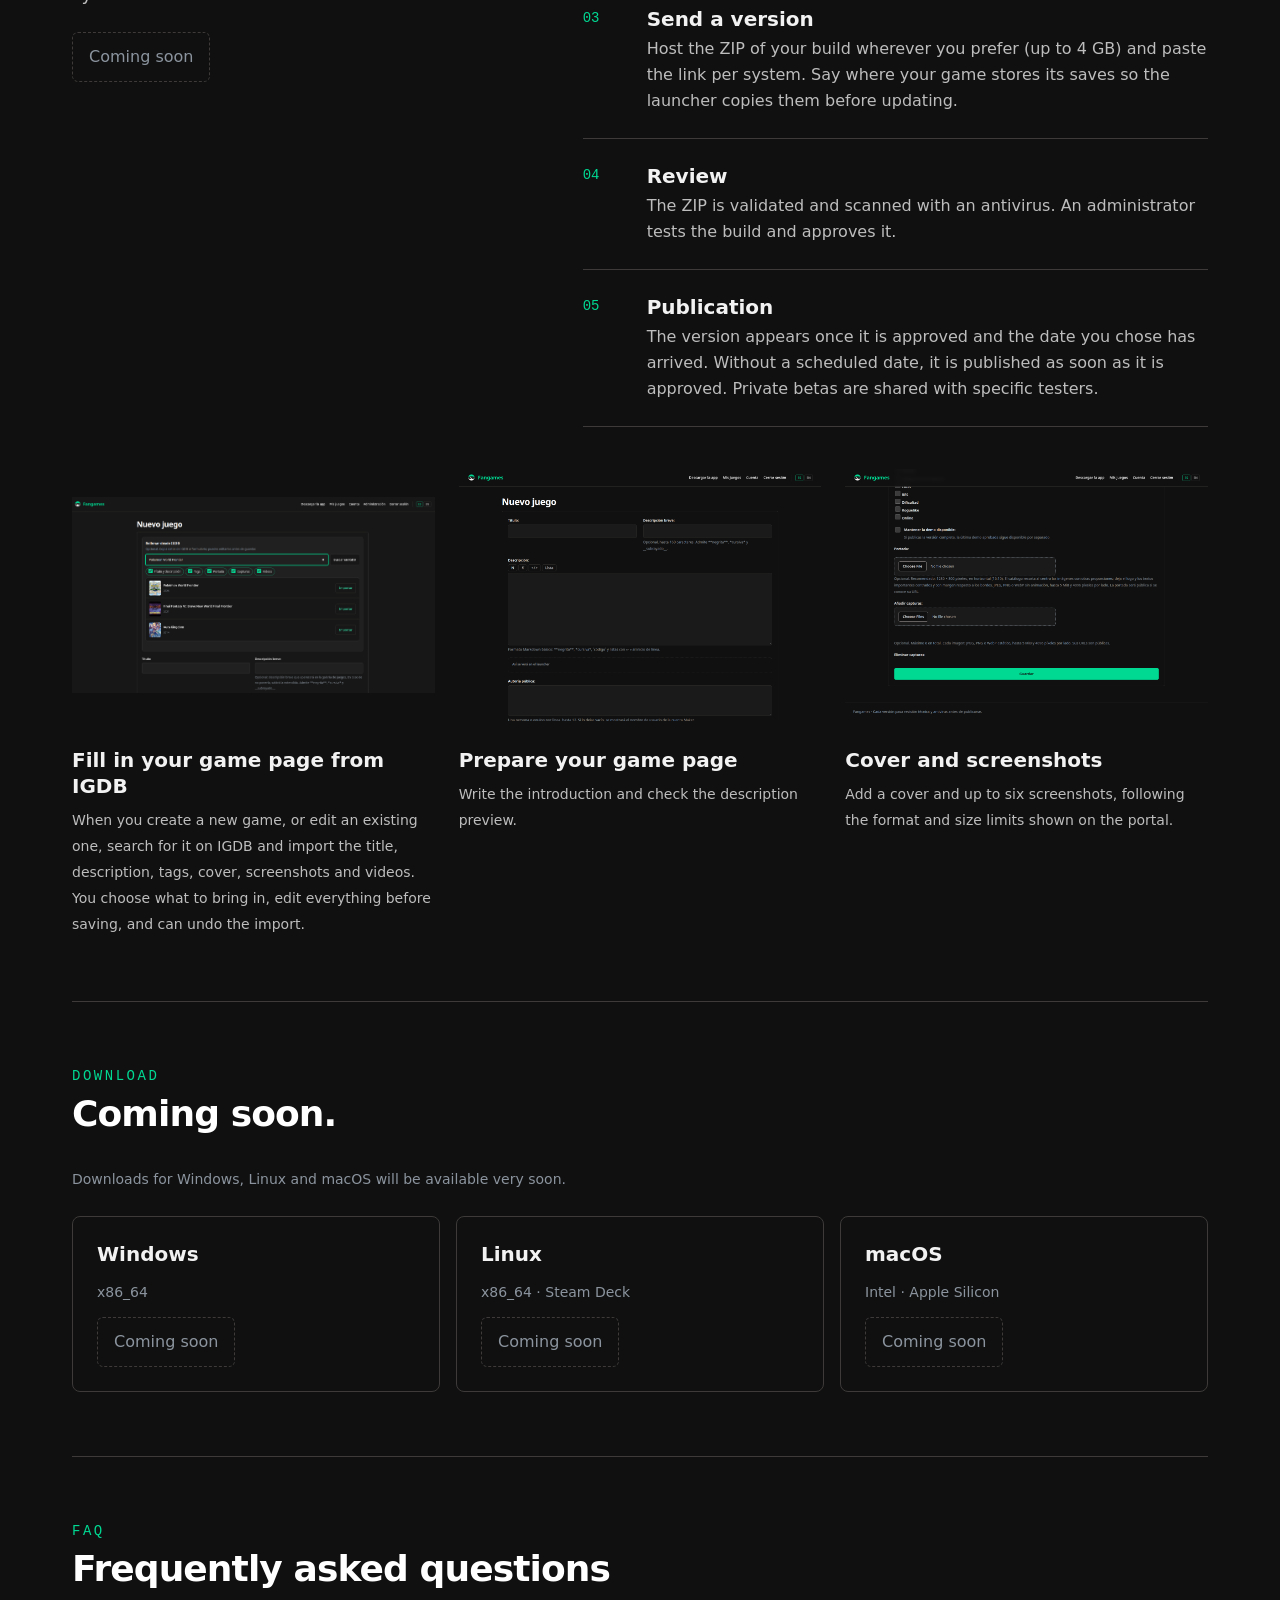
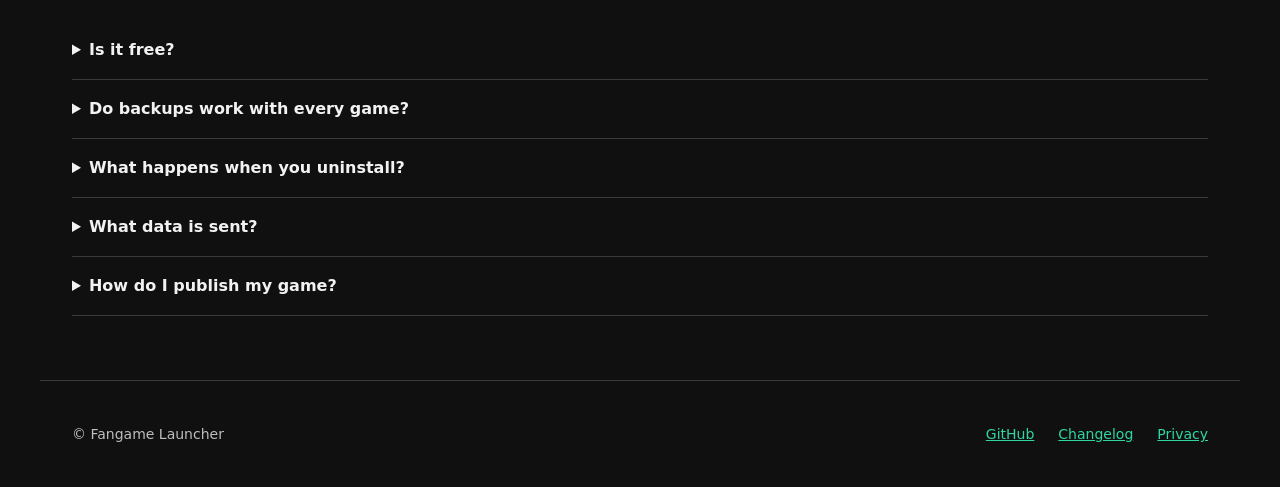
==== commit cbee326f: "docs(makers): document IGDB import with screenshot Add an IGDB card to the makers section (ES/EN) an" ====
--- a/docs/index.html
+++ b/docs/index.html
@@ -104,13 +104,19 @@
       </div>
       <ol class="steps">
         <li><h3 data-i18n="makers.account.title">Crea tu cuenta</h3><p data-i18n="makers.account.body">Regístrate en el portal y verifica tu correo.</p></li>
-        <li><h3 data-i18n="makers.add.title">Añade tu juego</h3><p data-i18n="makers.add.body">Título, descripción, autoría, idiomas, etiquetas, portada y hasta 6 capturas.</p></li>
+        <li><h3 data-i18n="makers.add.title">Añade tu juego</h3><p data-i18n="makers.add.body">Título, descripción, autoría, idiomas, etiquetas, portada y hasta 6 capturas. Si tu juego está en IGDB, impórtalo desde allí y revisa los datos antes de guardar.</p></li>
         <li><h3 data-i18n="makers.upload.title">Envía una versión</h3><p data-i18n="makers.upload.body">Aloja el ZIP de tu build donde prefieras (hasta 4 GB) y pega el enlace por sistema. Indica dónde guarda las partidas tu juego para que el launcher las copie antes de actualizar.</p></li>
         <li><h3 data-i18n="makers.review.title">Revisión</h3><p data-i18n="makers.review.body">Se valida el ZIP y se analiza con antivirus. Un administrador prueba la build y la aprueba.</p></li>
         <li><h3 data-i18n="makers.publish.title">Publicación</h3><p data-i18n="makers.publish.body">La versión aparece cuando está aprobada y ha llegado la fecha que elegiste. Sin fecha programada, se publica al aprobarse. Las betas privadas se comparten con testers concretos.</p></li>
       </ol>
     </div>
     <div class="screens" aria-label="Capturas del portal de makers" data-i18n-aria="makers.screens">
+      <figure class="screen">
+        <a href="assets/screenshots/makers-igdb.png" aria-label="Ampliar captura de la importación desde IGDB" data-i18n-aria="makers.igdb.link">
+          <img src="assets/screenshots/makers-igdb.png" alt="Buscador de IGDB en el formulario del portal, con resultados e interruptores para elegir qué importar" data-i18n-alt="makers.igdb.alt" width="1137" height="740" loading="lazy" decoding="async">
+        </a>
+        <figcaption><h3 data-i18n="makers.igdb.title">Rellena la ficha desde IGDB</h3><p data-i18n="makers.igdb.body">Al crear un juego nuevo, o al editar uno existente, búscalo en IGDB e importa título, descripción, tags, portada, capturas y vídeos. Eliges qué traer, lo editas todo antes de guardar y puedes deshacer la importación.</p></figcaption>
+      </figure>
       <figure class="screen">
         <a href="assets/screenshots/makers-publicacion.png" aria-label="Ampliar captura del formulario de publicación" data-i18n-aria="makers.form.link">
           <img src="assets/screenshots/makers-publicacion.png" alt="Formulario Nuevo juego del portal de makers con título, descripción y autoría pública" data-i18n-alt="makers.form.alt" width="1440" height="1000" loading="lazy" decoding="async">
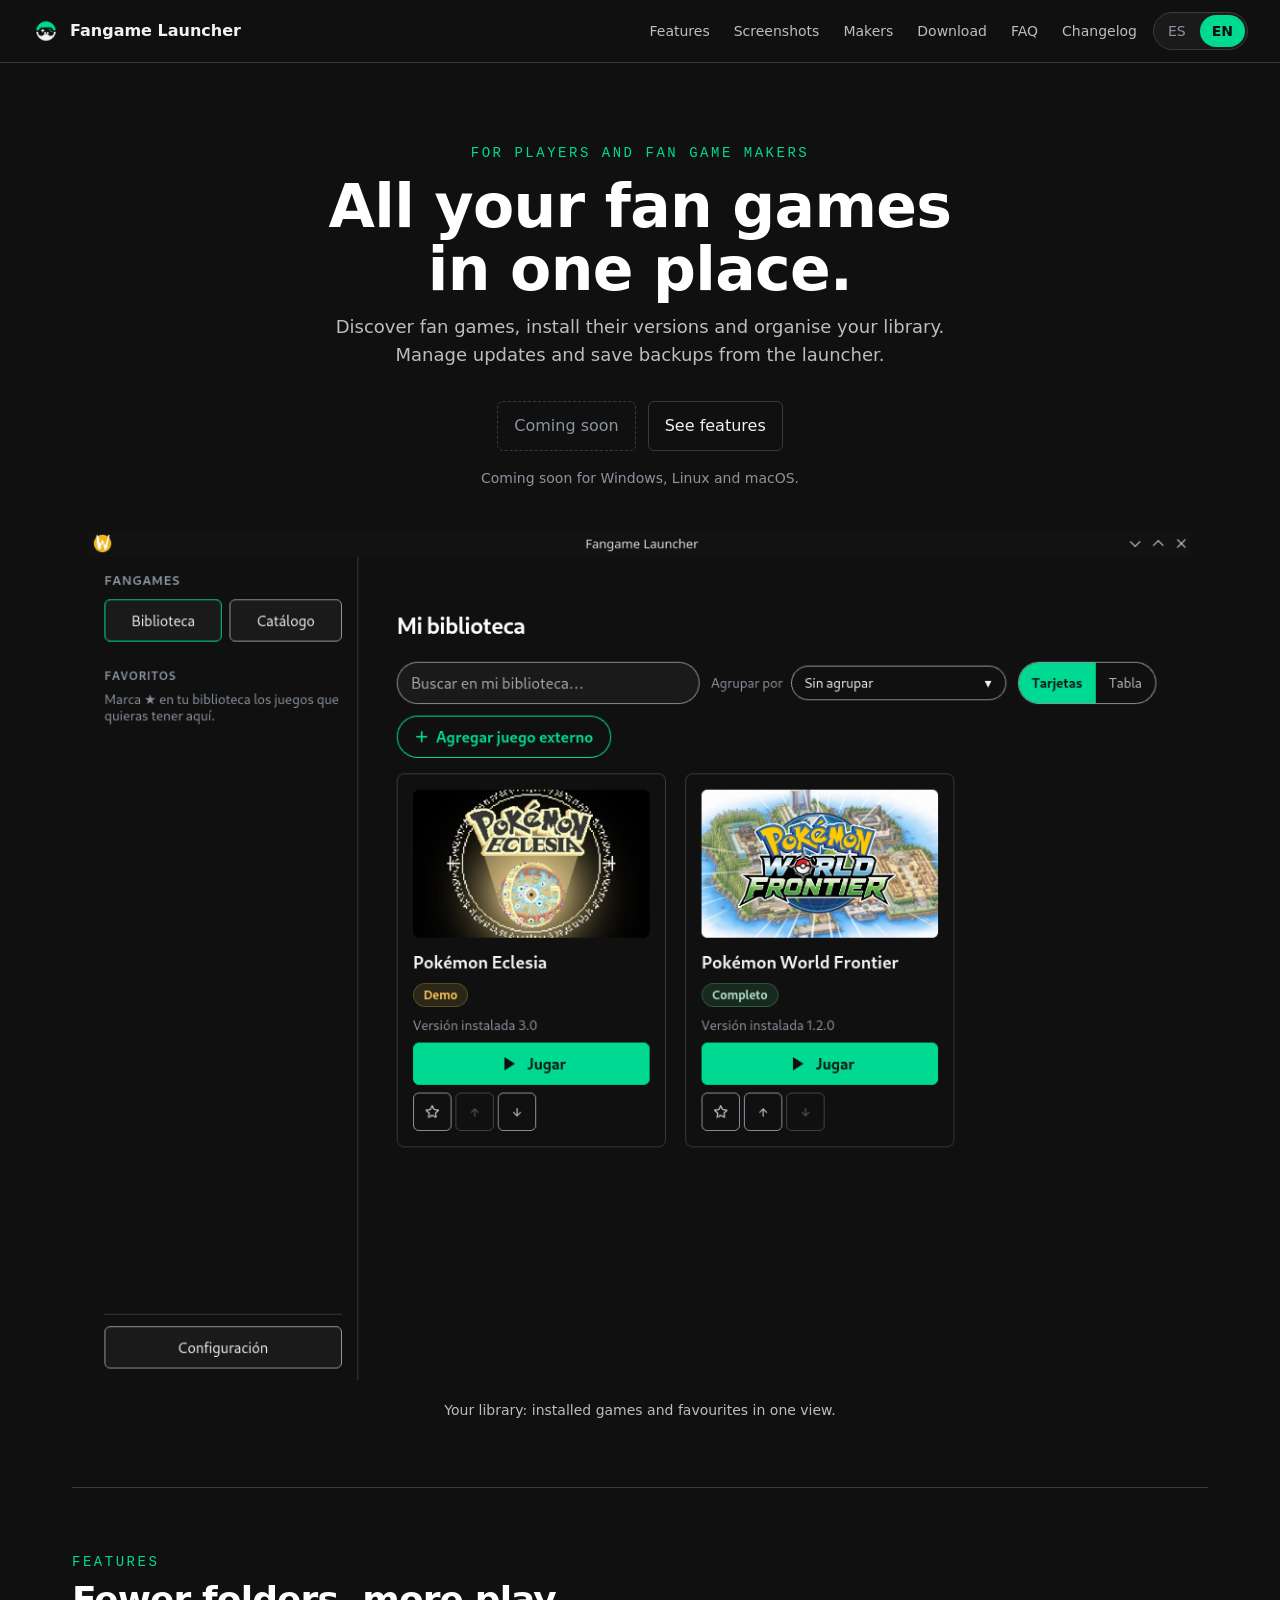
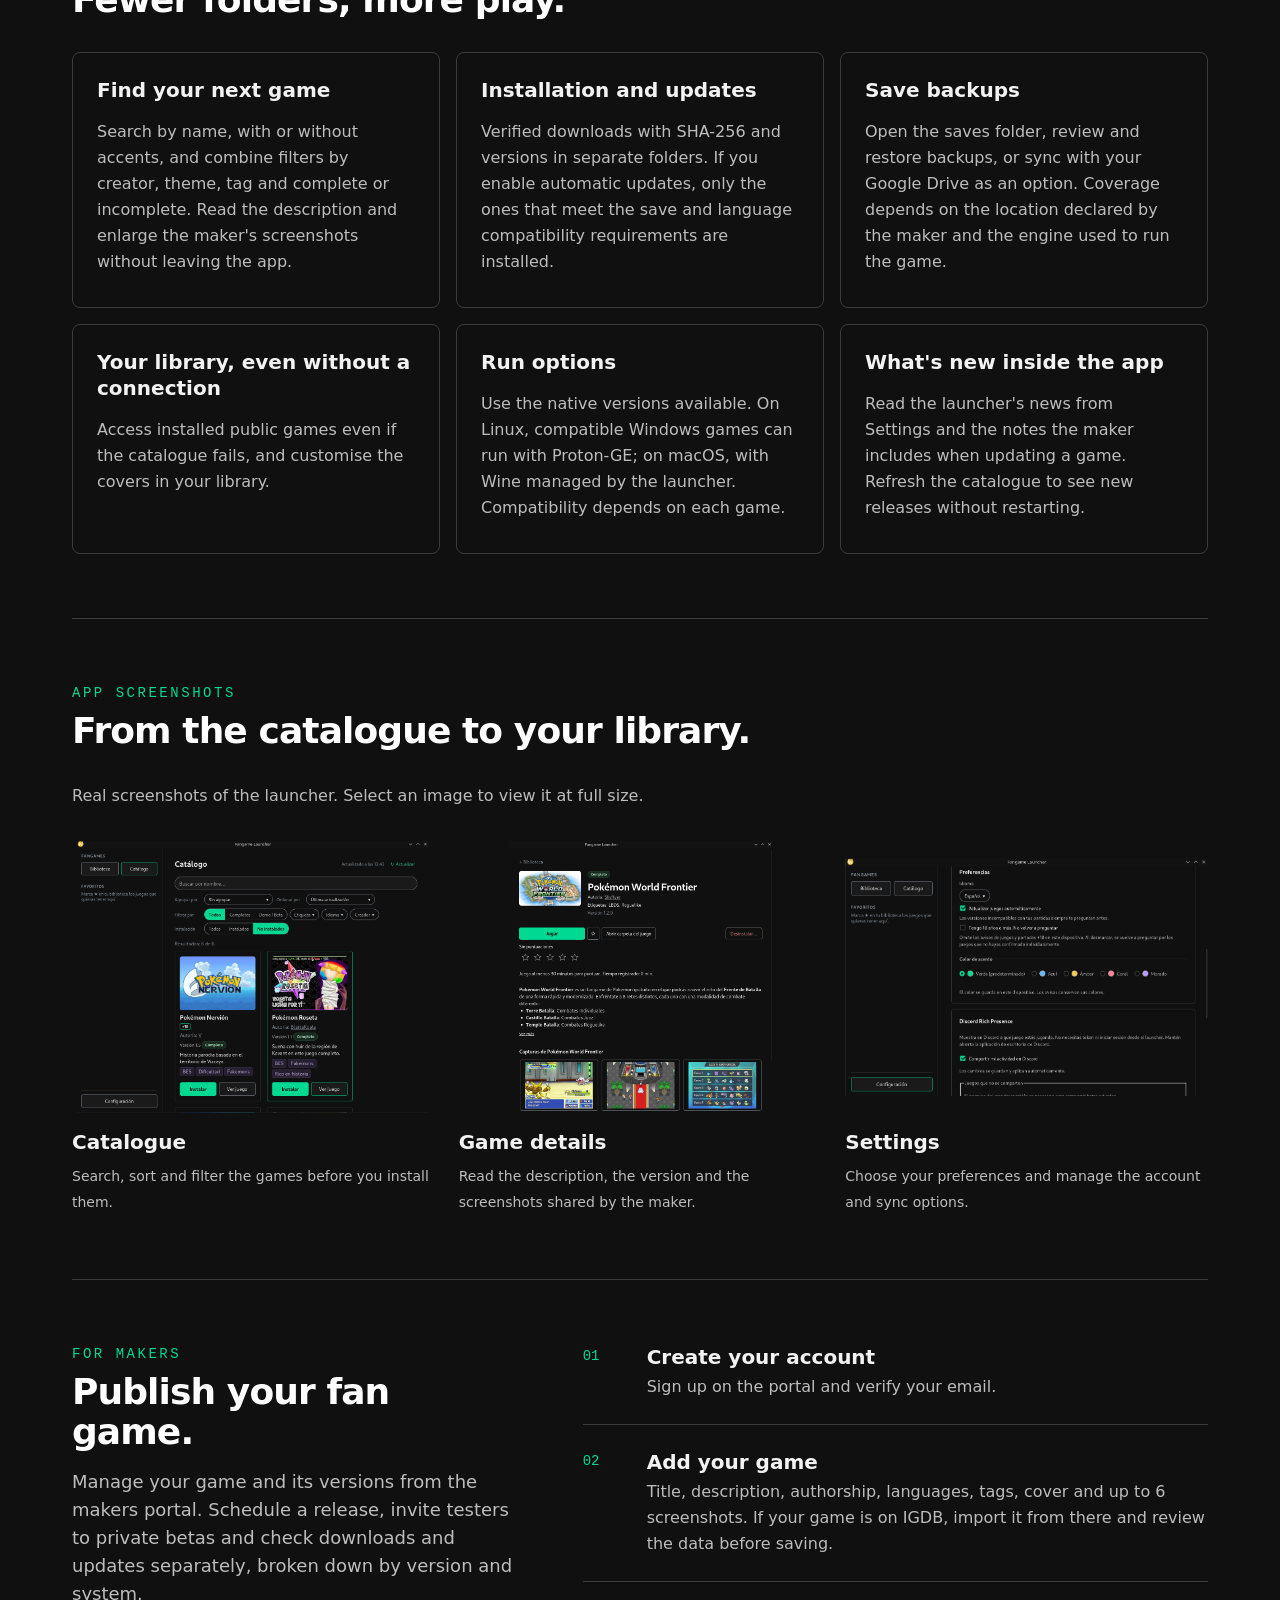
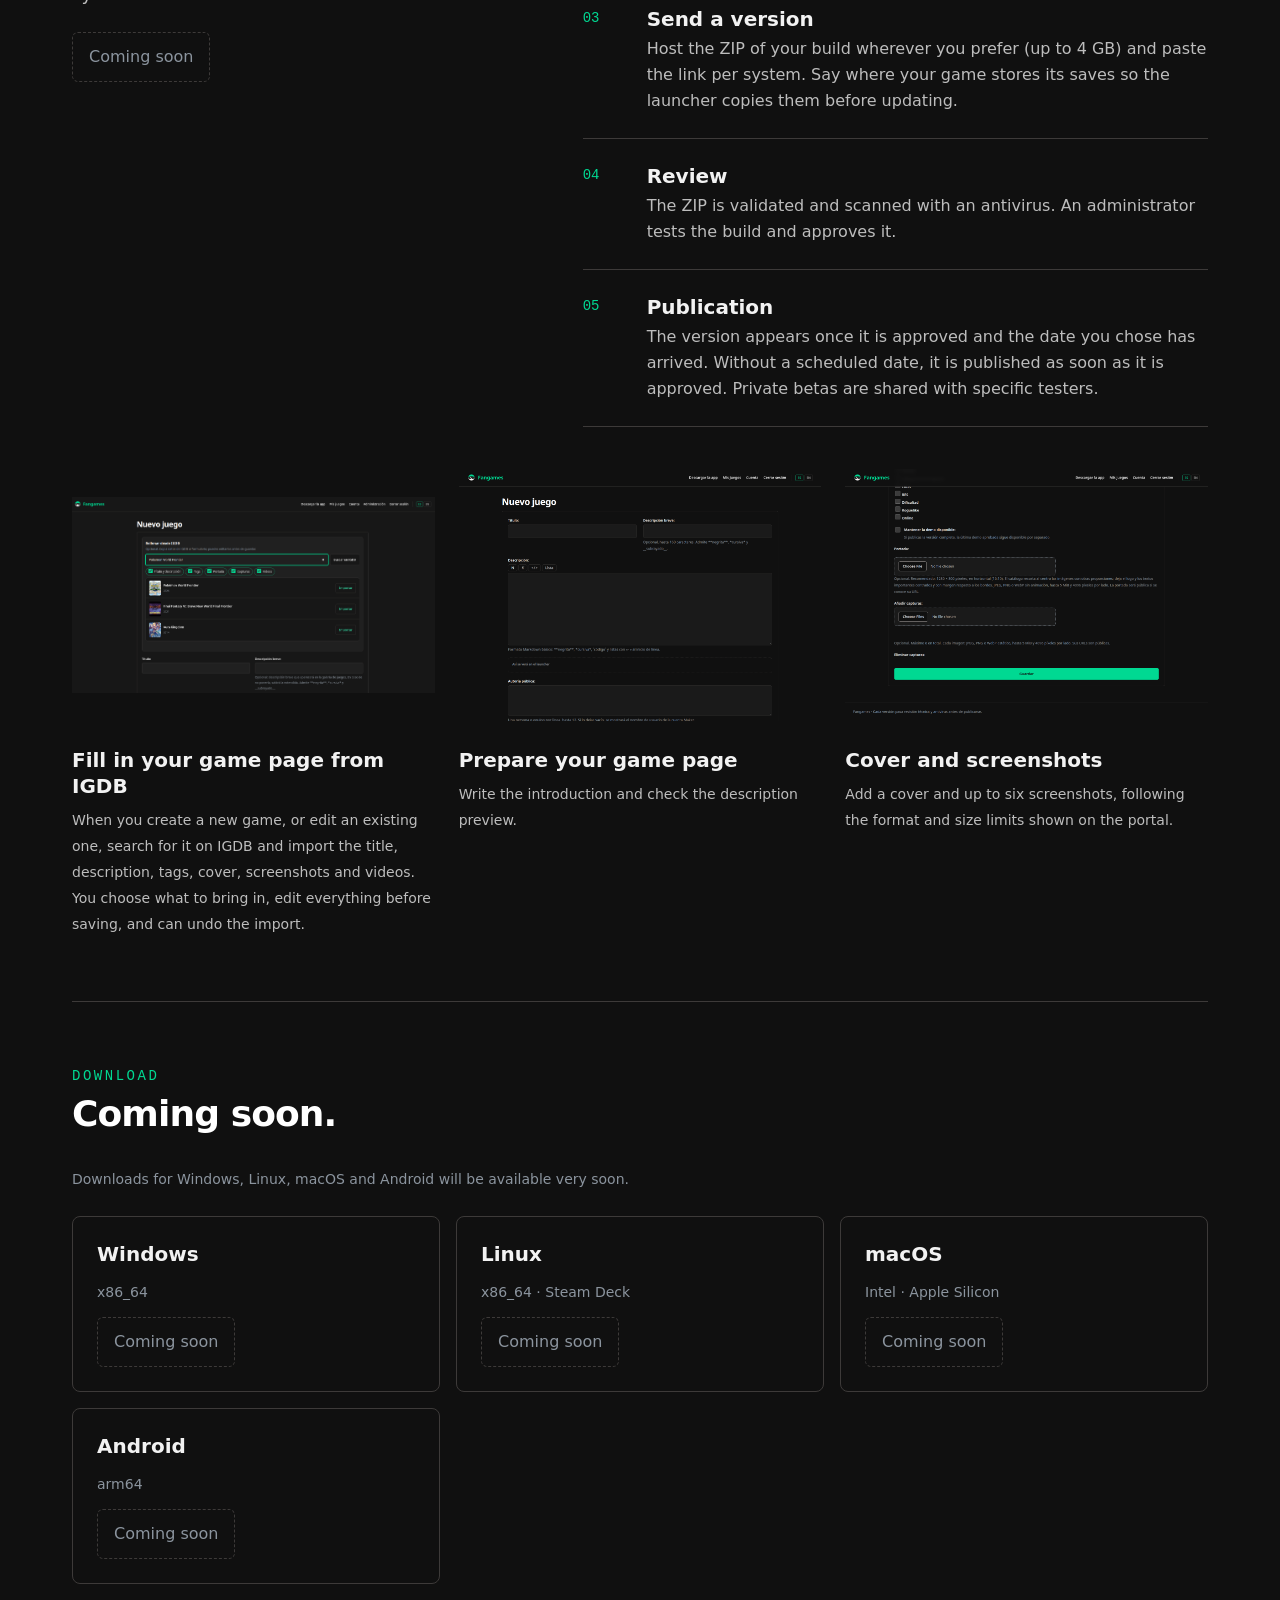
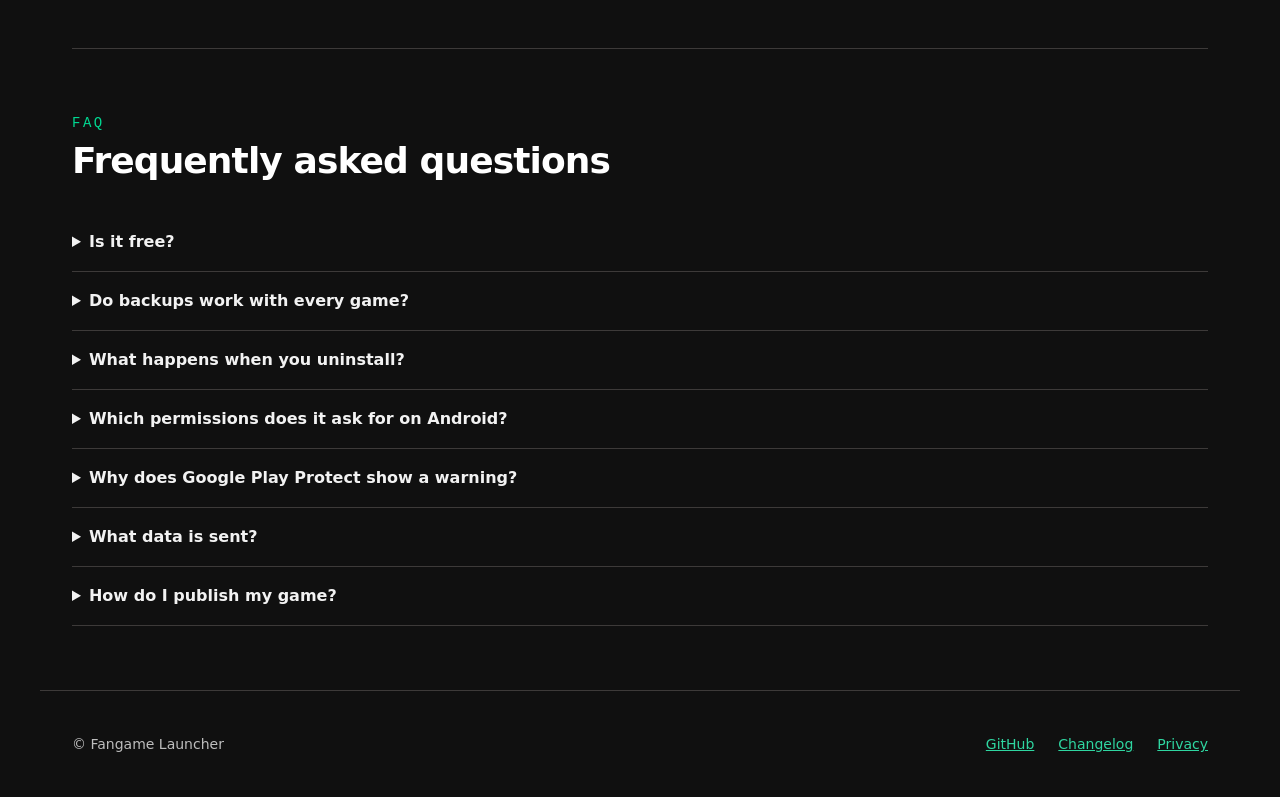
==== commit 2c28e946: "docs: announce Android and disclose its permissions and Play Protect warning" ====
--- a/docs/index.html
+++ b/docs/index.html
@@ -4,7 +4,7 @@
   <meta charset="utf-8">
   <meta name="viewport" content="width=device-width, initial-scale=1">
   <title data-i18n-title="meta.title">Fangame Launcher: instala, actualiza y juega fangames</title>
-  <meta name="description" data-i18n-content="meta.description" content="Launcher de escritorio para descubrir, instalar, actualizar y ejecutar fangames en Windows, Linux y macOS, con copias de tus partidas.">
+  <meta name="description" data-i18n-content="meta.description" content="Launcher para descubrir, instalar, actualizar y ejecutar fangames en Windows, Linux, macOS y Android, con copias de tus partidas.">
   <link rel="icon" href="assets/icon.png">
   <link rel="stylesheet" href="tokens.css">
   <link rel="stylesheet" href="style.css">
@@ -135,11 +135,12 @@
   <section id="descargar">
     <p class="eyebrow" data-i18n="download.eyebrow">Descargar</p>
     <h2 data-i18n="download.title">Próximamente.</h2>
-    <p class="mute" data-i18n="download.soon">Las descargas para Windows, Linux y macOS estarán disponibles muy pronto.</p>
+    <p class="mute" data-i18n="download.soon">Las descargas para Windows, Linux, macOS y Android estarán disponibles muy pronto.</p>
     <div class="grid dl">
       <article class="card"><h3>Windows</h3><p class="platform-arch">x86_64</p><div class="btns"><span class="btn soon" data-i18n="common.soon">Próximamente</span></div></article>
       <article class="card"><h3>Linux</h3><p class="platform-arch">x86_64 · Steam Deck</p><div class="btns"><span class="btn soon" data-i18n="common.soon">Próximamente</span></div></article>
       <article class="card"><h3>macOS</h3><p class="platform-arch">Intel · Apple Silicon</p><div class="btns"><span class="btn soon" data-i18n="common.soon">Próximamente</span></div></article>
+      <article class="card"><h3>Android</h3><p class="platform-arch">arm64</p><div class="btns"><span class="btn soon" data-i18n="common.soon">Próximamente</span></div></article>
     </div>
   </section>
 
@@ -149,6 +150,8 @@
     <details><summary data-i18n="faq.free.summary">¿Es gratis?</summary><p data-i18n="faq.free.body">Sí. Descargar y usar el launcher es gratis para los jugadores. Para los makers, subir y publicar sus juegos también es gratis.</p></details>
     <details><summary data-i18n="faq.saves.summary">¿Las copias funcionan con todos los juegos?</summary><p data-i18n="faq.saves.body">Dependen de la ubicación de partidas declarada por el maker y de la compatibilidad del motor. En macOS, el launcher utiliza su propio Wine gestionado para ejecutar los juegos de Windows compatibles. Conserva una copia manual antes de cambiar de motor o instalar una versión incompatible.</p></details>
     <details><summary data-i18n="faq.uninstall.summary">¿Qué pasa al desinstalar?</summary><p data-i18n="faq.uninstall.body">El launcher elimina la instalación que gestiona. Las partidas externas, los prefijos de compatibilidad y algunas carpetas antiguas pueden conservarse y requerir limpieza manual.</p></details>
+    <details><summary data-i18n="faq.android.summary">¿Qué permisos pide en Android?</summary><p data-i18n="faq.android.body">Permiso para instalar y desinstalar apps, porque algunos juegos se instalan como apps de Android. El launcher solo instala, actualiza o desinstala los juegos que eliges, y siempre con la confirmación de Android. También usa las notificaciones para mostrar el progreso de las descargas en segundo plano. No consulta ni envía la lista de tus apps.</p></details>
+    <details><summary data-i18n="faq.protect.summary">¿Por qué Google Play Protect muestra un aviso?</summary><p data-i18n="faq.protect.body">El launcher no se descarga desde Google Play e instala otras apps (los juegos que eliges). Play Protect puede marcar este tipo de apps hasta que Google las revisa. Descarga el launcher solo desde esta web o desde nuestro GitHub. Si aparece el aviso, en «Más detalles» puedes elegir instalarlo igualmente.</p></details>
     <details><summary data-i18n="faq.data.summary">¿Qué datos se envían?</summary><p><span data-i18n="faq.data.bodyBefore">El catálogo, las descargas y las funciones opcionales, como la cuenta de jugador o la sincronización con tu Google Drive, requieren comunicarse con sus servicios. Consulta qué datos utiliza cada función en la </span><a href="privacy.html" data-lang-link="privacy.html" data-i18n="faq.data.bodyLink">política de privacidad</a>.</p></details>
     <details><summary data-i18n="faq.publish.summary">¿Cómo publico mi juego?</summary><p data-i18n="faq.publish.body">El portal de makers abrirá próximamente. Vuelve pronto para publicar tu build.</p></details>
   </section>
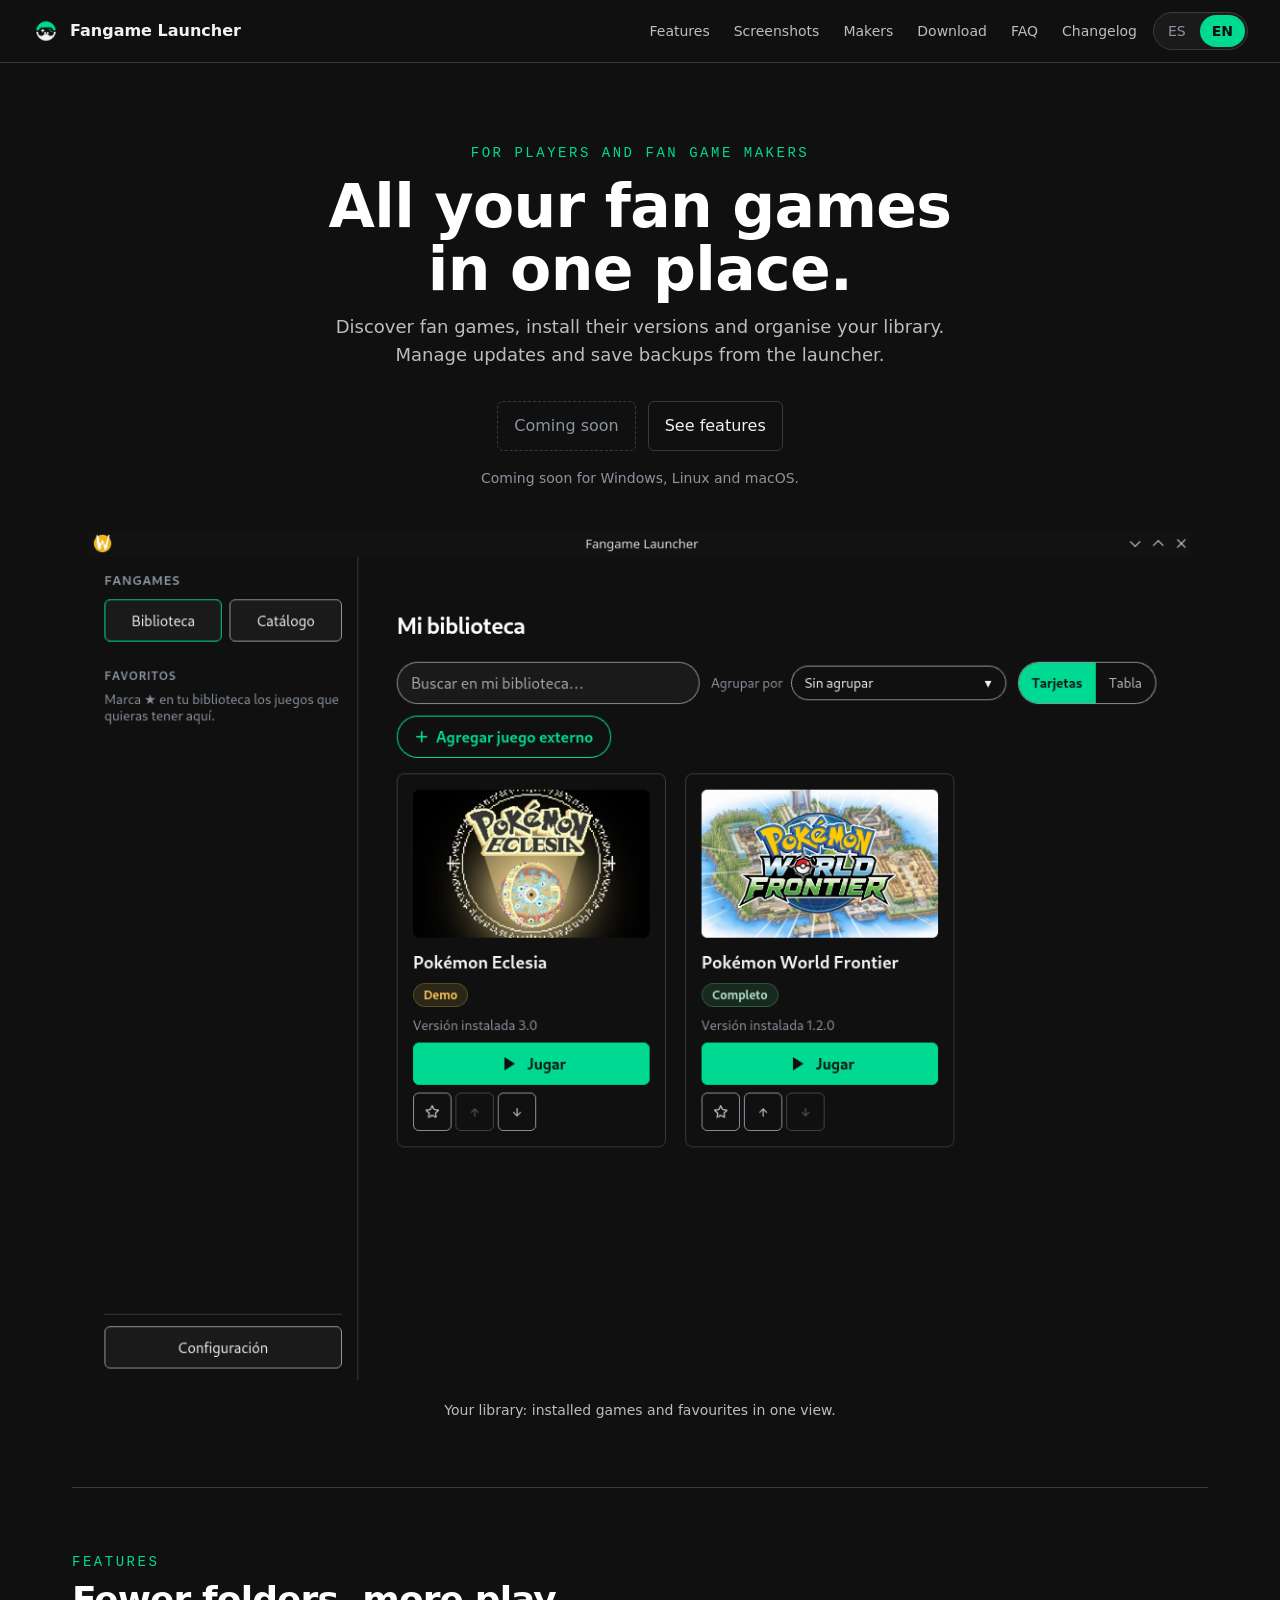
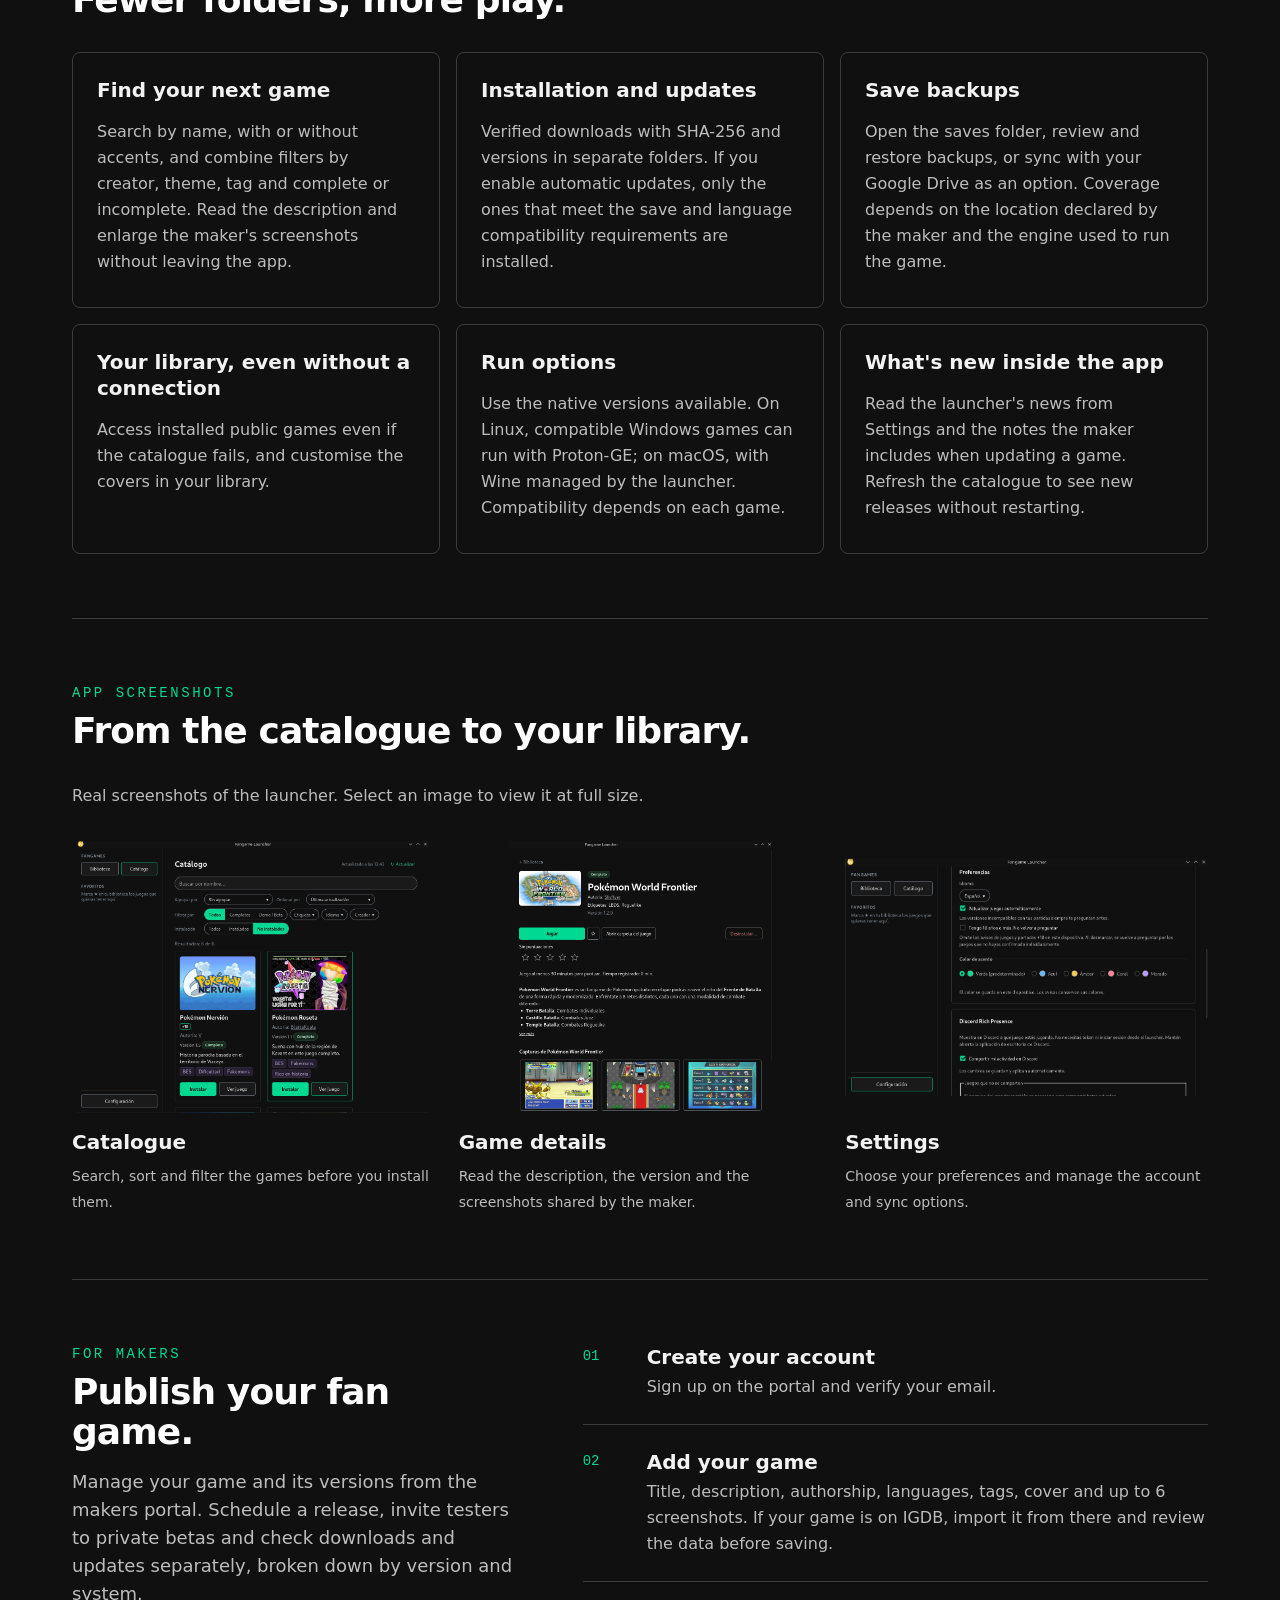
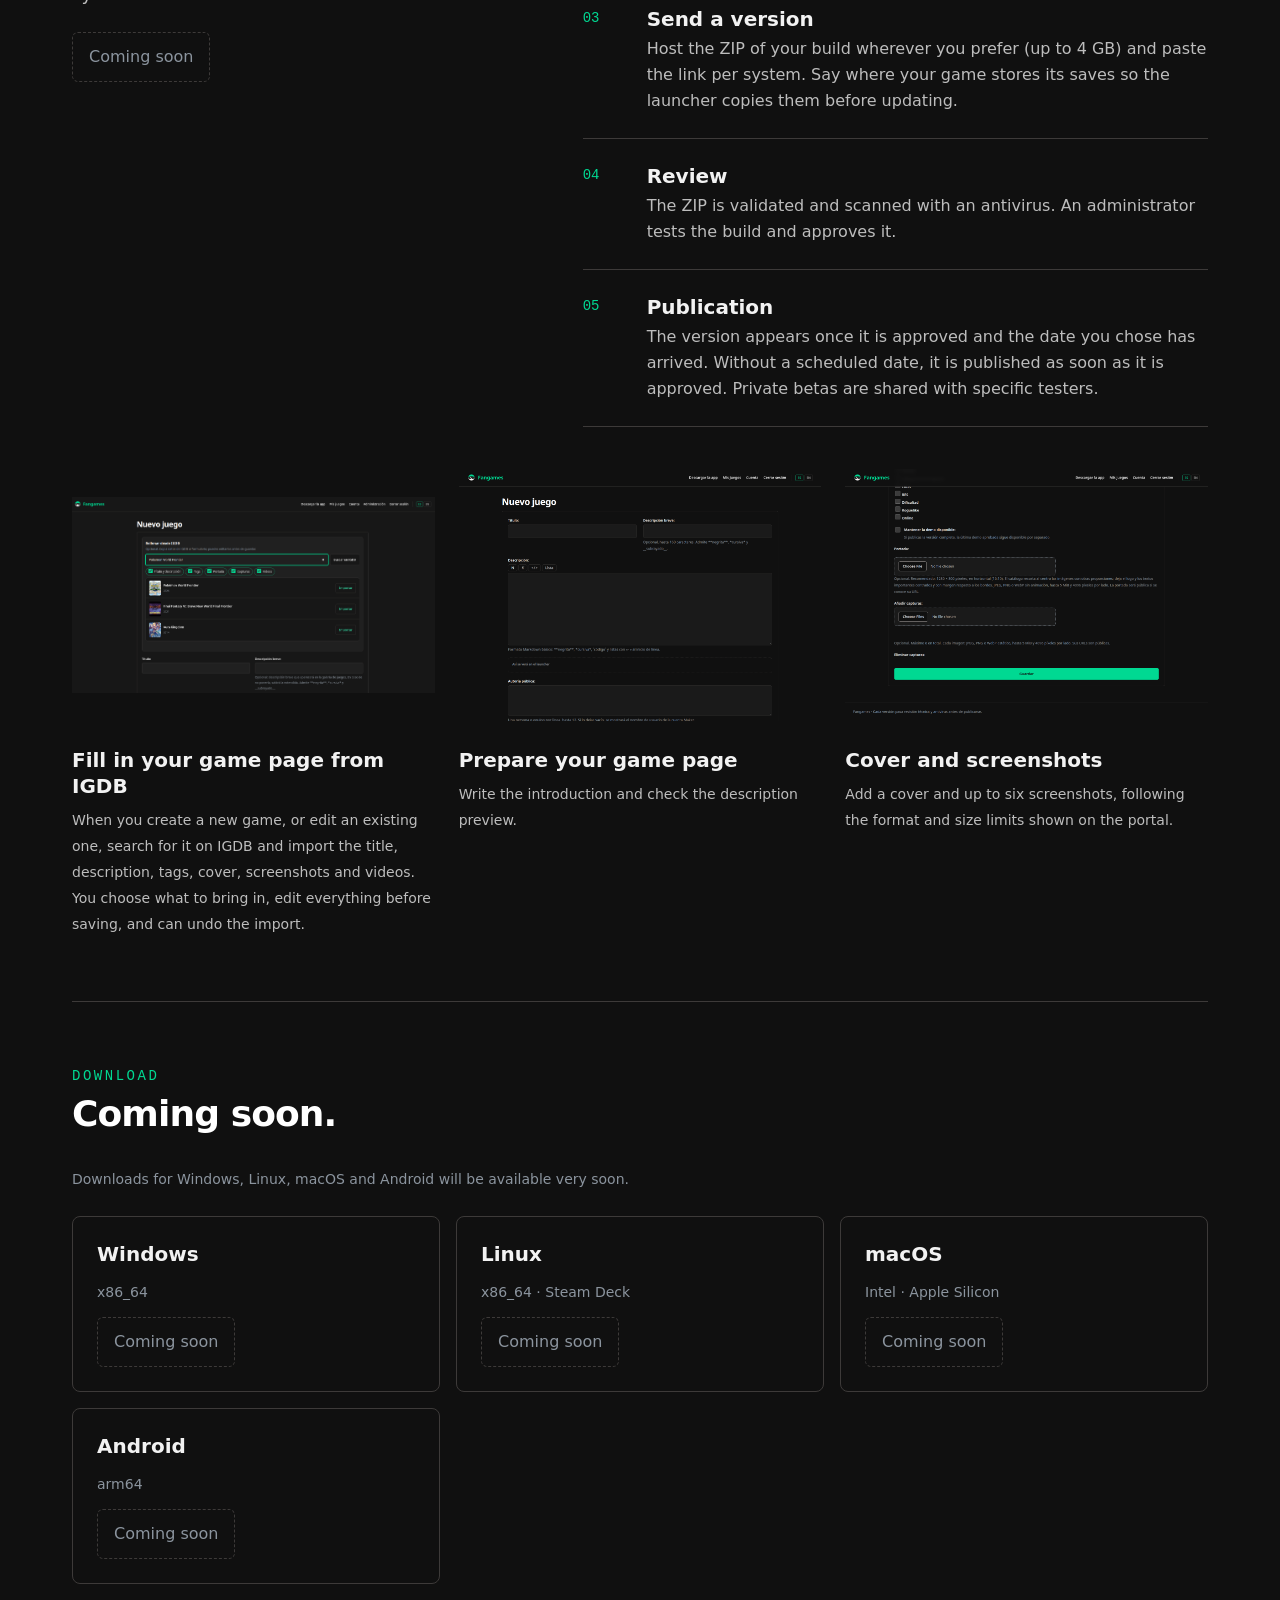
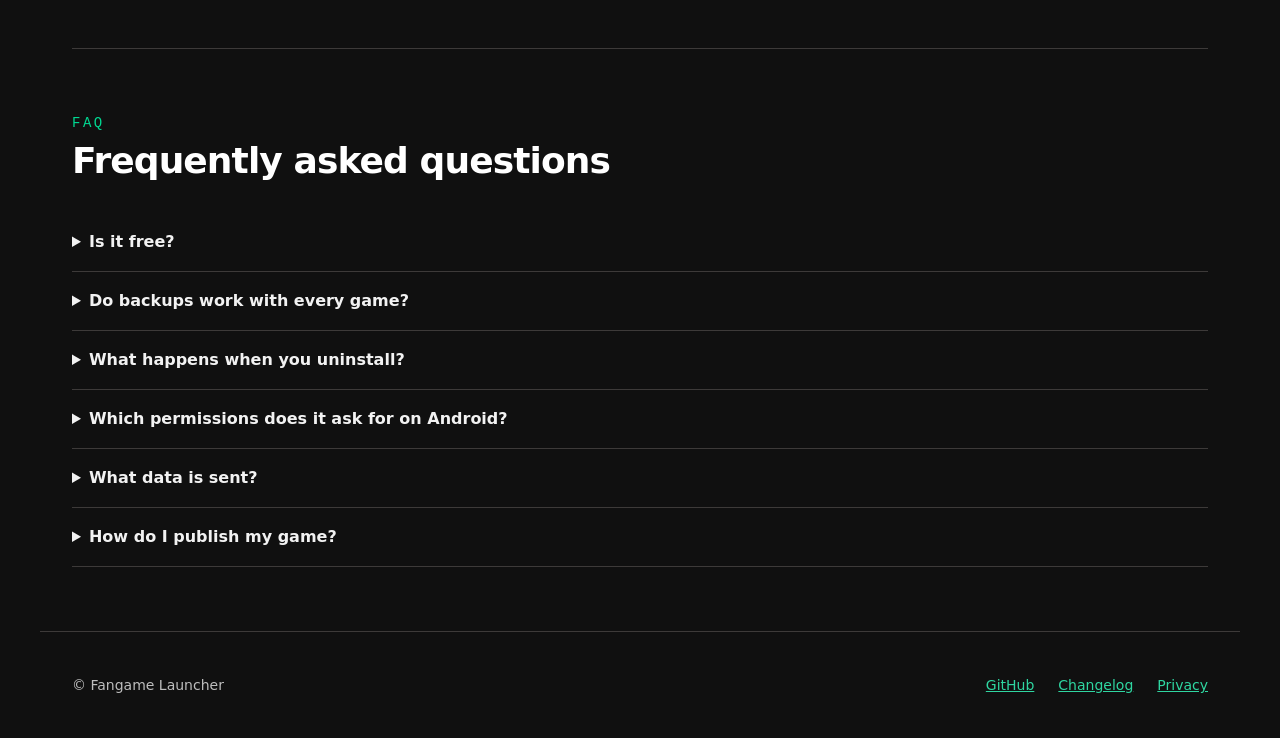
==== commit 9c85032b: "docs: drop APK installs from the Android disclosure APK games are turned off for now, so the launche" ====
--- a/docs/index.html
+++ b/docs/index.html
@@ -150,8 +150,7 @@
     <details><summary data-i18n="faq.free.summary">¿Es gratis?</summary><p data-i18n="faq.free.body">Sí. Descargar y usar el launcher es gratis para los jugadores. Para los makers, subir y publicar sus juegos también es gratis.</p></details>
     <details><summary data-i18n="faq.saves.summary">¿Las copias funcionan con todos los juegos?</summary><p data-i18n="faq.saves.body">Dependen de la ubicación de partidas declarada por el maker y de la compatibilidad del motor. En macOS, el launcher utiliza su propio Wine gestionado para ejecutar los juegos de Windows compatibles. Conserva una copia manual antes de cambiar de motor o instalar una versión incompatible.</p></details>
     <details><summary data-i18n="faq.uninstall.summary">¿Qué pasa al desinstalar?</summary><p data-i18n="faq.uninstall.body">El launcher elimina la instalación que gestiona. Las partidas externas, los prefijos de compatibilidad y algunas carpetas antiguas pueden conservarse y requerir limpieza manual.</p></details>
-    <details><summary data-i18n="faq.android.summary">¿Qué permisos pide en Android?</summary><p data-i18n="faq.android.body">Permiso para instalar y desinstalar apps, porque algunos juegos se instalan como apps de Android. El launcher solo instala, actualiza o desinstala los juegos que eliges, y siempre con la confirmación de Android. También usa las notificaciones para mostrar el progreso de las descargas en segundo plano. No consulta ni envía la lista de tus apps.</p></details>
-    <details><summary data-i18n="faq.protect.summary">¿Por qué Google Play Protect muestra un aviso?</summary><p data-i18n="faq.protect.body">El launcher no se descarga desde Google Play e instala otras apps (los juegos que eliges). Play Protect puede marcar este tipo de apps hasta que Google las revisa. Descarga el launcher solo desde esta web o desde nuestro GitHub. Si aparece el aviso, en «Más detalles» puedes elegir instalarlo igualmente.</p></details>
+    <details><summary data-i18n="faq.android.summary">¿Qué permisos pide en Android?</summary><p data-i18n="faq.android.body">En Android, los juegos se instalan en la carpeta que eliges y se abren con NaviaXP. El launcher te pide acceso a esa carpeta y a las notificaciones, que usa para mostrar el progreso de las descargas en segundo plano. No instala otras apps ni consulta la lista de tus apps.</p></details>
     <details><summary data-i18n="faq.data.summary">¿Qué datos se envían?</summary><p><span data-i18n="faq.data.bodyBefore">El catálogo, las descargas y las funciones opcionales, como la cuenta de jugador o la sincronización con tu Google Drive, requieren comunicarse con sus servicios. Consulta qué datos utiliza cada función en la </span><a href="privacy.html" data-lang-link="privacy.html" data-i18n="faq.data.bodyLink">política de privacidad</a>.</p></details>
     <details><summary data-i18n="faq.publish.summary">¿Cómo publico mi juego?</summary><p data-i18n="faq.publish.body">El portal de makers abrirá próximamente. Vuelve pronto para publicar tu build.</p></details>
   </section>
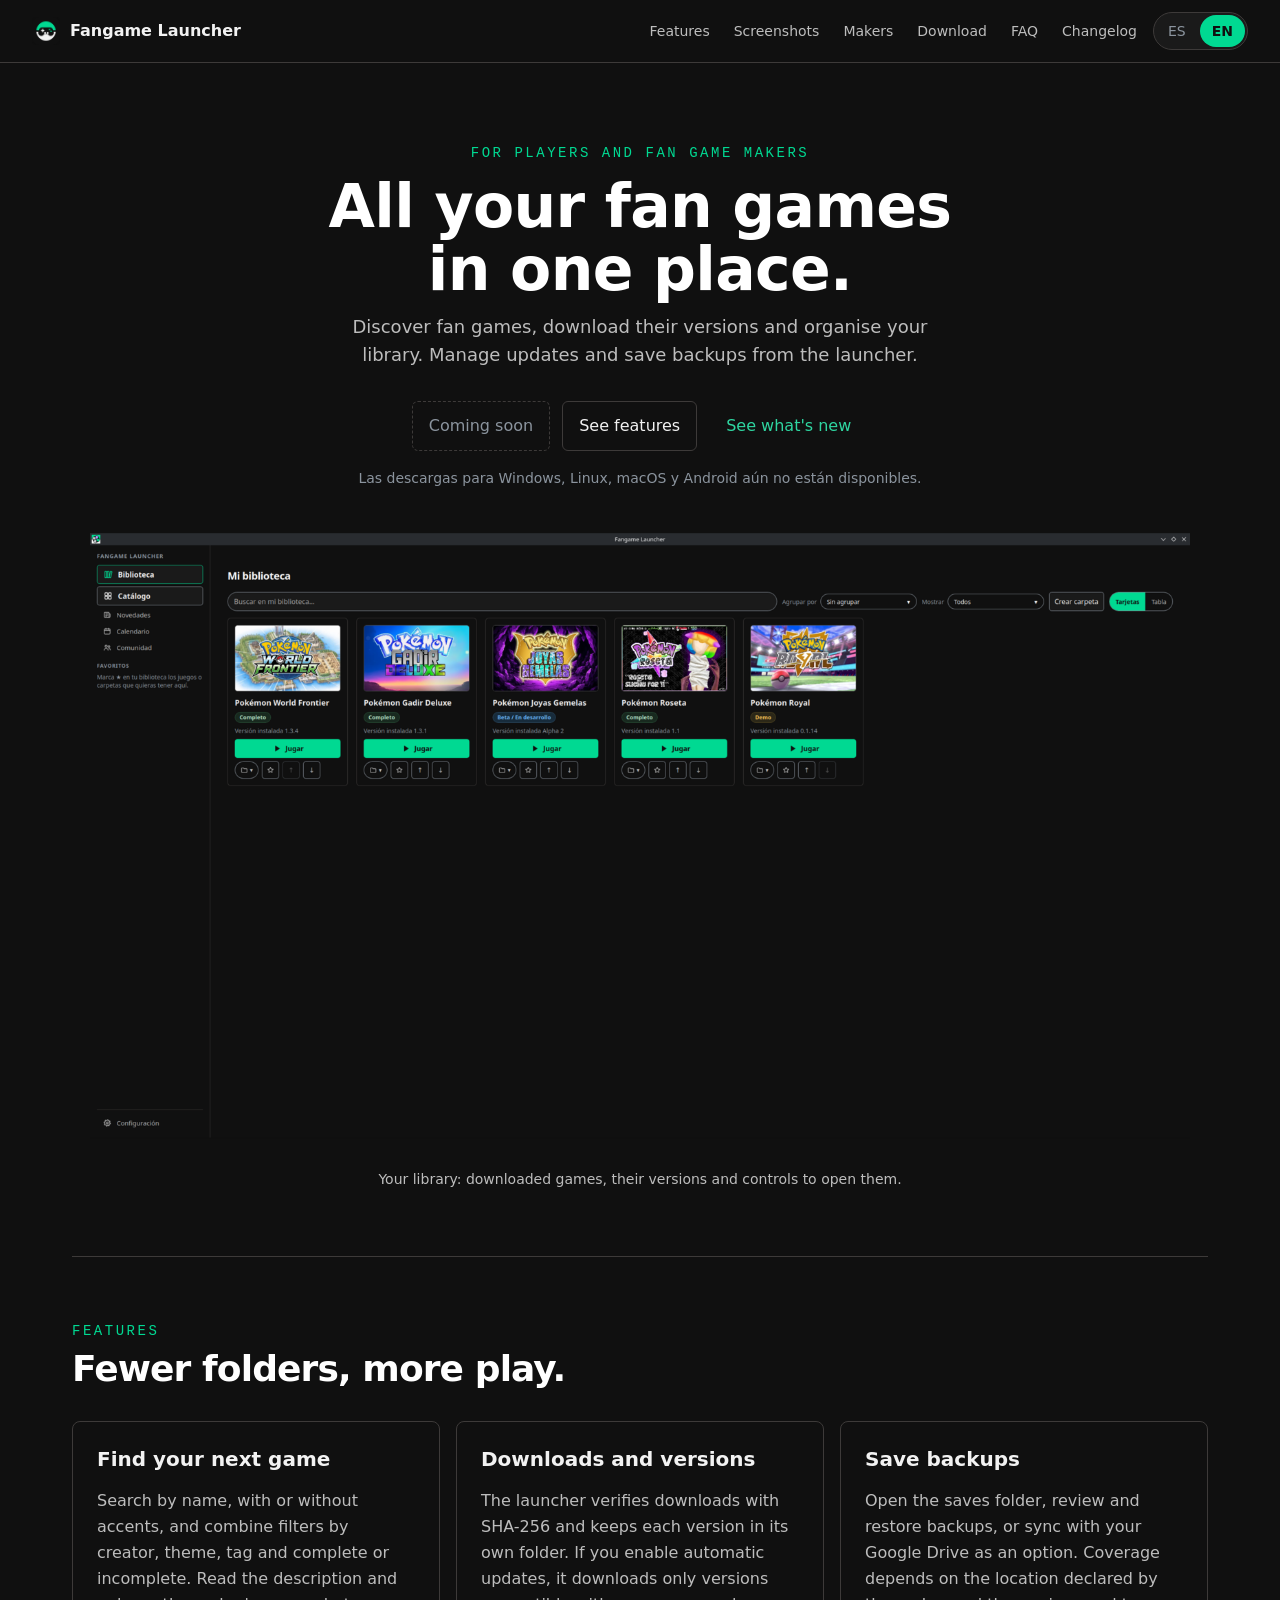
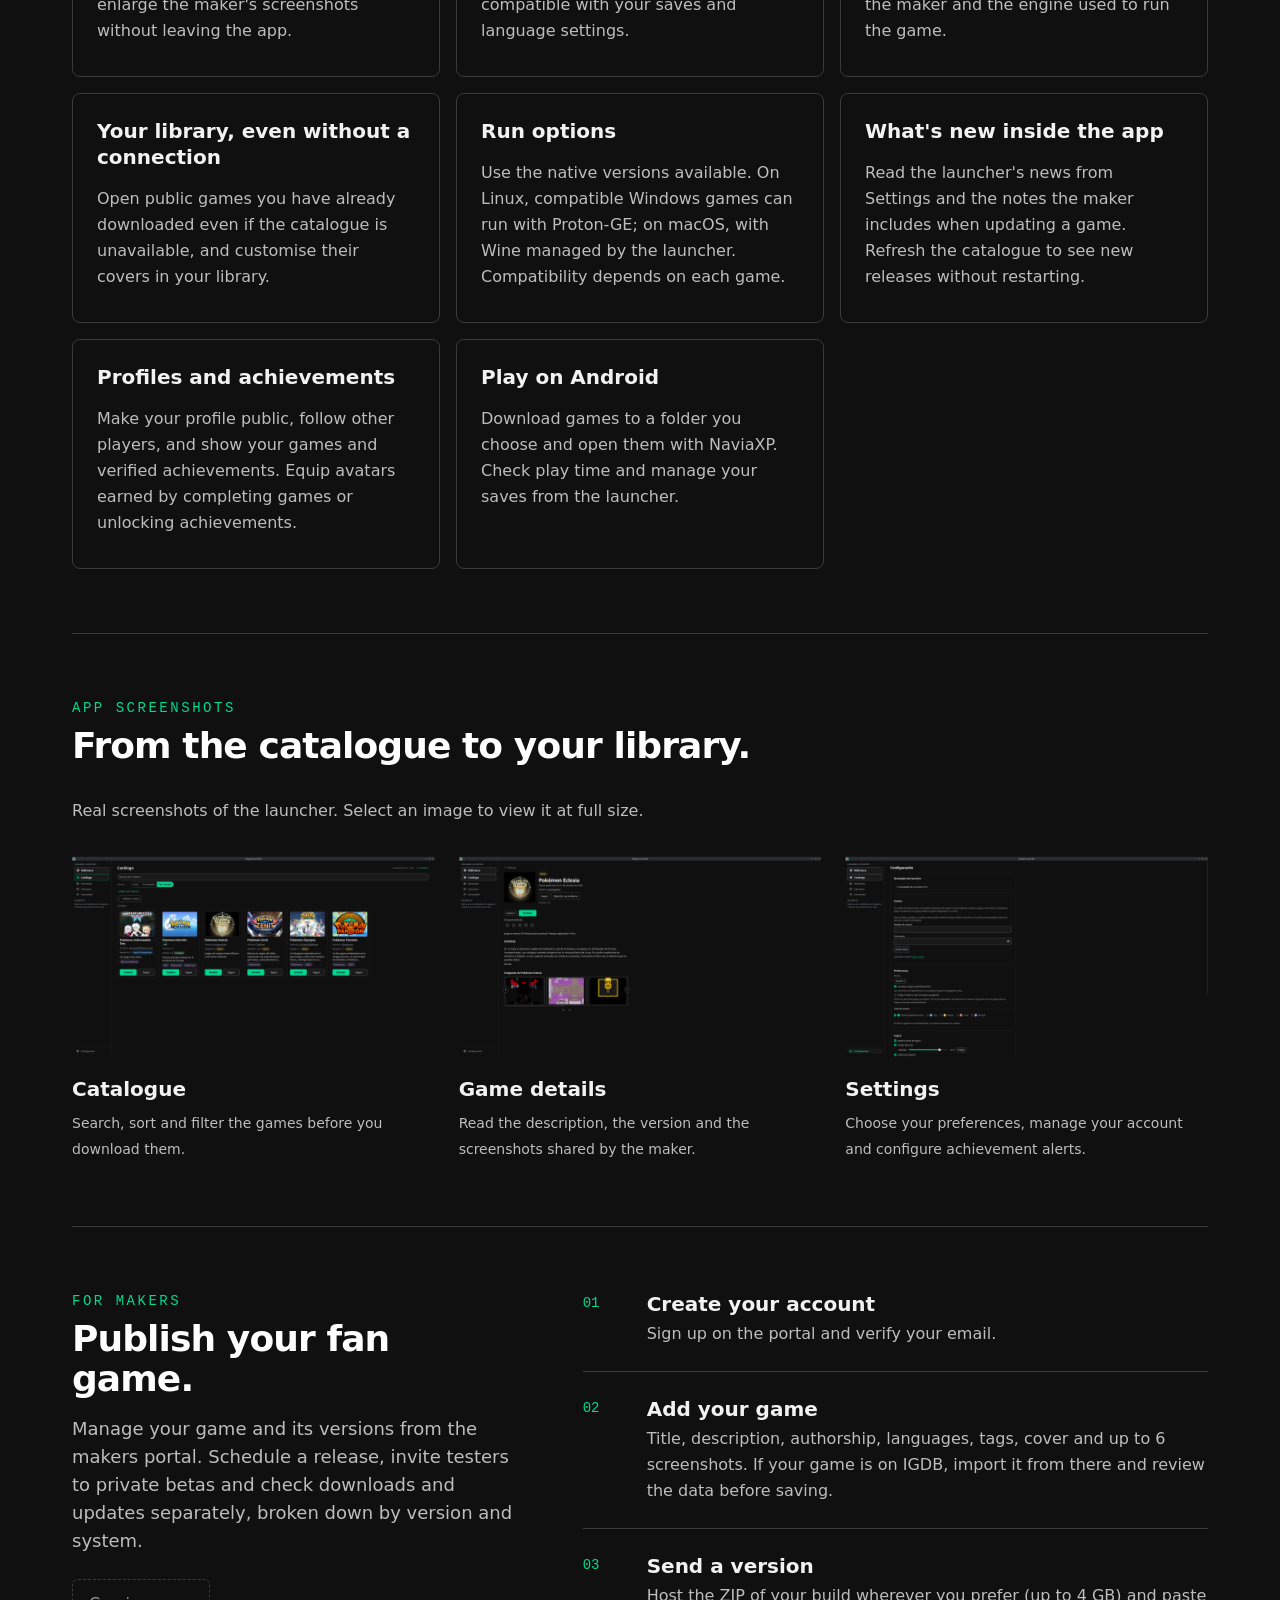
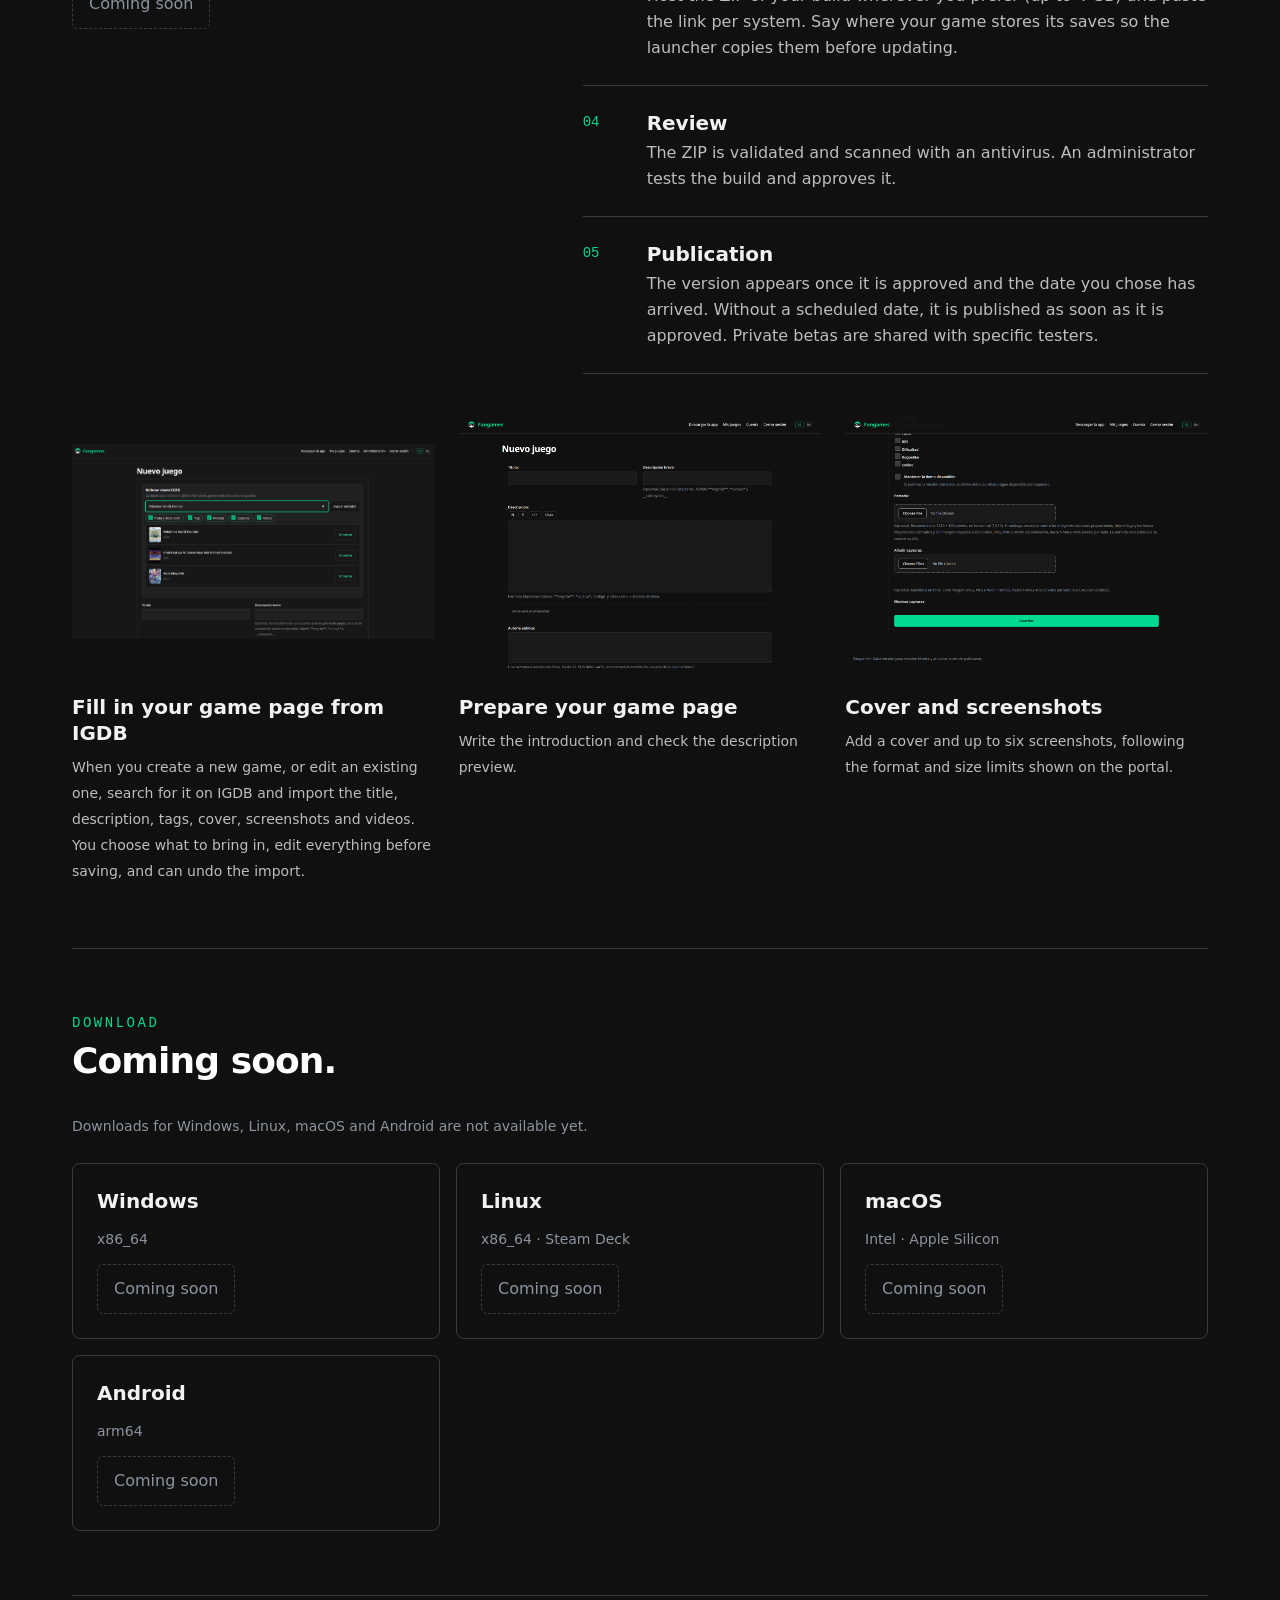
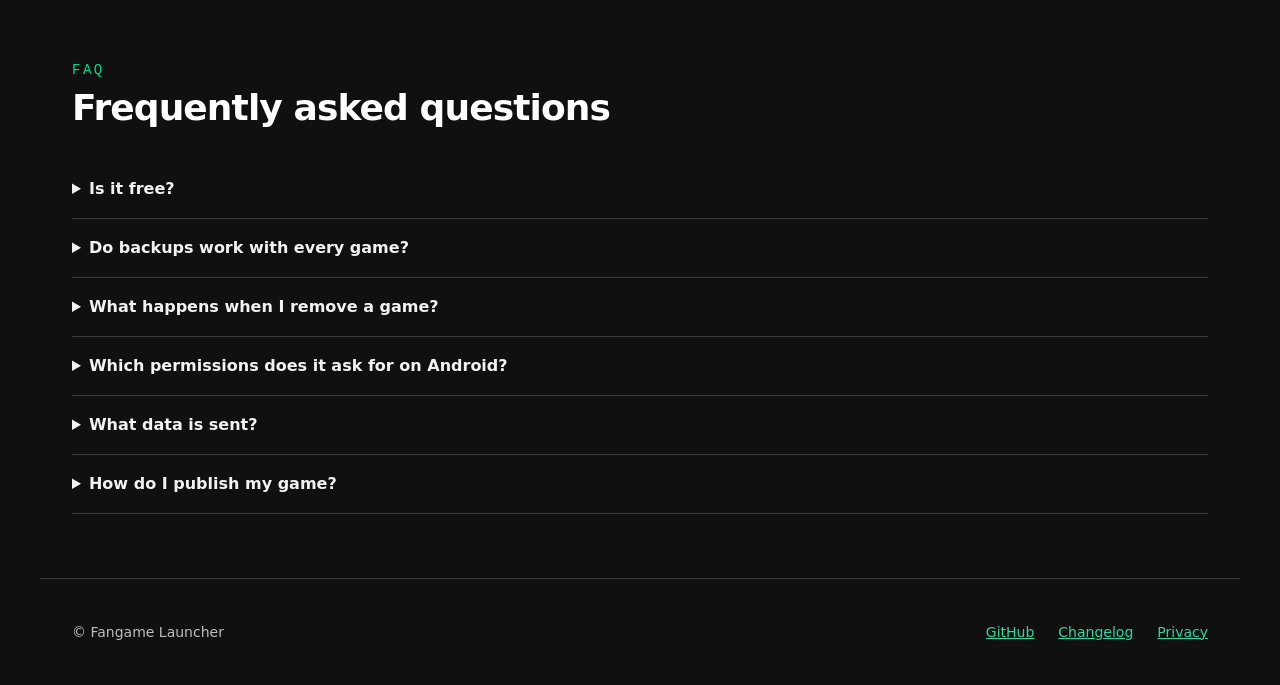
==== commit 868b2d14: "docs: refresh public site and launcher screenshots" ====
--- a/docs/index.html
+++ b/docs/index.html
@@ -3,8 +3,8 @@
 <head>
   <meta charset="utf-8">
   <meta name="viewport" content="width=device-width, initial-scale=1">
-  <title data-i18n-title="meta.title">Fangame Launcher: instala, actualiza y juega fangames</title>
-  <meta name="description" data-i18n-content="meta.description" content="Launcher para descubrir, instalar, actualizar y ejecutar fangames en Windows, Linux, macOS y Android, con copias de tus partidas.">
+  <title data-i18n-title="meta.title">Fangame Launcher: descarga, organiza y juega fangames</title>
+  <meta name="description" data-i18n-content="meta.description" content="Launcher para descubrir y descargar fangames, organizar sus versiones y gestionar copias de partidas en Windows, Linux, macOS y Android.">
   <link rel="icon" href="assets/icon.png">
   <link rel="stylesheet" href="tokens.css">
   <link rel="stylesheet" href="style.css">
@@ -41,17 +41,18 @@
   <section class="hero">
     <p class="eyebrow" data-i18n="hero.eyebrow">Para jugadores y makers de fangames</p>
     <h1 data-i18n="hero.title">Todos tus fangames en un solo lugar.</h1>
-    <p class="lead" data-i18n="hero.lead">Descubre fangames, instala sus versiones y organiza tu biblioteca. Gestiona las actualizaciones y las copias de partidas desde el launcher.</p>
+    <p class="lead" data-i18n="hero.lead">Descubre fangames, descarga sus versiones y organiza tu biblioteca. Gestiona las actualizaciones y las copias de partidas desde el launcher.</p>
     <div class="actions">
       <span class="btn soon" data-i18n="common.soon">Próximamente</span>
       <a class="btn outline" href="#funciones" data-i18n="hero.ctaSecondary">Ver funciones</a>
+      <a class="btn ghost" href="changelog.html" data-lang-link="changelog.html" data-i18n="hero.ctaChangelog">Ver novedades</a>
     </div>
-    <p class="mute" id="cta-note" data-i18n="hero.platforms">Próximamente para Windows, Linux y macOS.</p>
+    <p class="mute" id="cta-note" data-i18n="hero.platforms">Las descargas para Windows, Linux, macOS y Android aún no están disponibles.</p>
     <figure class="screen hero-screen">
       <a href="assets/screenshots/biblioteca.png" aria-label="Ampliar captura de la biblioteca" data-i18n-aria="hero.imageLink">
-        <img class="window-capture" src="assets/screenshots/biblioteca.png" alt="Biblioteca de Fangame Launcher con juegos instalados y favoritos" data-i18n-alt="hero.imageAlt" width="1144" height="884" fetchpriority="high">
+        <img class="window-capture" src="assets/screenshots/biblioteca.png" alt="Biblioteca de Fangame Launcher con juegos descargados, sus versiones y controles para abrirlos" data-i18n-alt="hero.imageAlt" width="1600" height="900" fetchpriority="high">
       </a>
-      <figcaption data-i18n="hero.caption">Tu biblioteca: juegos instalados y favoritos en una misma vista.</figcaption>
+      <figcaption data-i18n="hero.caption">Tu biblioteca: juegos descargados, sus versiones y accesos para abrirlos.</figcaption>
     </figure>
   </section>
 
@@ -60,11 +61,13 @@
     <h2 data-i18n="features.title">Menos carpetas, más jugar.</h2>
     <div class="grid">
       <article class="card"><h3 data-i18n="features.find.title">Encuentra tu próximo juego</h3><p data-i18n="features.find.body">Busca por nombre, con o sin acentos, y combina filtros por creador, temática, etiqueta y completo o incompleto. Consulta la descripción y amplía las capturas del maker sin salir de la app.</p></article>
-      <article class="card"><h3 data-i18n="features.updates.title">Instalación y actualizaciones</h3><p data-i18n="features.updates.body">Descargas verificadas con SHA-256 y versiones en carpetas separadas. Si activas las actualizaciones automáticas, solo se instalan las que cumplen las condiciones de compatibilidad de partidas e idioma.</p></article>
+      <article class="card"><h3 data-i18n="features.updates.title">Descargas y versiones</h3><p data-i18n="features.updates.body">El launcher verifica las descargas con SHA-256 y organiza cada versión en su propia carpeta. Si activas las actualizaciones automáticas, solo descarga versiones compatibles con las partidas y el idioma.</p></article>
       <article class="card"><h3 data-i18n="features.saves.title">Copias de partidas</h3><p data-i18n="features.saves.body">Abre la carpeta de partidas, consulta y restaura copias, o sincroniza con tu Google Drive de forma opcional. La cobertura depende de la ubicación declarada por el maker y del motor usado para ejecutar el juego.</p></article>
-      <article class="card"><h3 data-i18n="features.offline.title">Tu biblioteca, también sin red</h3><p data-i18n="features.offline.body">Accede a los juegos públicos instalados aunque falle el catálogo y personaliza las portadas de tu biblioteca.</p></article>
+      <article class="card"><h3 data-i18n="features.offline.title">Tu biblioteca, también sin red</h3><p data-i18n="features.offline.body">Abre los juegos públicos que ya descargaste aunque falle el catálogo y personaliza las portadas de tu biblioteca.</p></article>
       <article class="card"><h3 data-i18n="features.run.title">Opciones de ejecución</h3><p data-i18n="features.run.body">Usa las versiones nativas disponibles. En Linux, los juegos de Windows compatibles pueden ejecutarse con Proton-GE; en macOS, con Wine gestionado por el launcher. La compatibilidad depende de cada juego.</p></article>
       <article class="card"><h3 data-i18n="features.news.title">Novedades dentro de la app</h3><p data-i18n="features.news.body">Consulta las novedades del launcher desde Configuración y las notas que el maker incluya al actualizar un juego. Refresca el catálogo para ver nuevas publicaciones sin reiniciar.</p></article>
+      <article class="card"><h3 data-i18n="features.community.title">Perfiles y logros</h3><p data-i18n="features.community.body">Haz público tu perfil, sigue a otros jugadores y muestra tus juegos y logros verificados. Equipa avatares que consigues al completar juegos o desbloquear logros.</p></article>
+      <article class="card"><h3 data-i18n="features.android.title">Juega en Android</h3><p data-i18n="features.android.body">Descarga los juegos en la carpeta que elijas y ábrelos con NaviaXP. Consulta el tiempo de juego y gestiona tus partidas desde el launcher.</p></article>
     </div>
   </section>
 
@@ -72,24 +75,24 @@
     <p class="eyebrow" data-i18n="screens.eyebrow">Capturas de la aplicación</p>
     <h2 data-i18n="screens.title">Del catálogo a tu biblioteca.</h2>
     <p data-i18n="screens.lead">Capturas reales del launcher. Selecciona una imagen para verla a tamaño original.</p>
-    <div class="screens">
+    <div class="screens app-screens">
       <figure class="screen">
         <a href="assets/screenshots/catalogo.png" aria-label="Ampliar captura del catálogo" data-i18n-aria="screens.catalog.link">
-          <img class="window-capture" src="assets/screenshots/catalogo.png" alt="Catálogo con búsqueda, ordenación y filtros por estado, etiqueta, idioma, creador e instalación" data-i18n-alt="screens.catalog.alt" width="1146" height="885" loading="lazy" decoding="async">
+          <img class="window-capture" src="assets/screenshots/catalogo.png" alt="Catálogo con búsqueda, filtros y tarjetas de juegos disponibles para descargar" data-i18n-alt="screens.catalog.alt" width="1600" height="900" loading="lazy" decoding="async">
         </a>
-        <figcaption><h3 data-i18n="screens.catalog.title">Catálogo</h3><p data-i18n="screens.catalog.body">Busca, ordena y filtra los juegos antes de instalarlos.</p></figcaption>
+        <figcaption><h3 data-i18n="screens.catalog.title">Catálogo</h3><p data-i18n="screens.catalog.body">Busca, ordena y filtra los juegos antes de descargarlos.</p></figcaption>
       </figure>
       <figure class="screen">
         <a href="assets/screenshots/ficha.png" aria-label="Ampliar captura de la ficha de juego" data-i18n-aria="screens.details.link">
-          <img class="window-capture" src="assets/screenshots/ficha.png" alt="Ficha de Pokémon World Frontier con autoría, versión, descripción, puntuaciones y capturas del juego" data-i18n-alt="screens.details.alt" width="942" height="967" loading="lazy" decoding="async">
+          <img class="window-capture" src="assets/screenshots/ficha.png" alt="Ficha de Pokémon Eclesia con versión, sinopsis e imágenes del juego" data-i18n-alt="screens.details.alt" width="1600" height="900" loading="lazy" decoding="async">
         </a>
         <figcaption><h3 data-i18n="screens.details.title">Detalles del juego</h3><p data-i18n="screens.details.body">Consulta la descripción, la versión y las capturas compartidas por el maker.</p></figcaption>
       </figure>
       <figure class="screen">
         <a href="assets/screenshots/configuracion.png" aria-label="Ampliar captura de la configuración" data-i18n-aria="screens.settings.link">
-          <img class="window-capture" src="assets/screenshots/configuracion.png" alt="Configuración del launcher con novedades, cuenta opcional, idioma, color de acento, carpeta de juegos y Cloud Saves" data-i18n-alt="screens.settings.alt" width="1101" height="724" loading="lazy" decoding="async">
+          <img class="window-capture" src="assets/screenshots/configuracion.png" alt="Ajustes con novedades, cuenta opcional, preferencias de idioma y color, y avisos de logros" data-i18n-alt="screens.settings.alt" width="1600" height="900" loading="lazy" decoding="async">
         </a>
-        <figcaption><h3 data-i18n="screens.settings.title">Configuración</h3><p data-i18n="screens.settings.body">Elige tus preferencias y gestiona las opciones de cuenta y sincronización.</p></figcaption>
+        <figcaption><h3 data-i18n="screens.settings.title">Configuración</h3><p data-i18n="screens.settings.body">Elige tus preferencias, gestiona tu cuenta y configura los avisos de logros.</p></figcaption>
       </figure>
     </div>
   </section>
@@ -135,7 +138,7 @@
   <section id="descargar">
     <p class="eyebrow" data-i18n="download.eyebrow">Descargar</p>
     <h2 data-i18n="download.title">Próximamente.</h2>
-    <p class="mute" data-i18n="download.soon">Las descargas para Windows, Linux, macOS y Android estarán disponibles muy pronto.</p>
+    <p class="mute" data-i18n="download.soon">Las descargas para Windows, Linux, macOS y Android aún no están disponibles.</p>
     <div class="grid dl">
       <article class="card"><h3>Windows</h3><p class="platform-arch">x86_64</p><div class="btns"><span class="btn soon" data-i18n="common.soon">Próximamente</span></div></article>
       <article class="card"><h3>Linux</h3><p class="platform-arch">x86_64 · Steam Deck</p><div class="btns"><span class="btn soon" data-i18n="common.soon">Próximamente</span></div></article>
@@ -148,9 +151,9 @@
     <p class="eyebrow" data-i18n="faq.eyebrow">Preguntas</p>
     <h2 data-i18n="faq.title">Preguntas frecuentes</h2>
     <details><summary data-i18n="faq.free.summary">¿Es gratis?</summary><p data-i18n="faq.free.body">Sí. Descargar y usar el launcher es gratis para los jugadores. Para los makers, subir y publicar sus juegos también es gratis.</p></details>
-    <details><summary data-i18n="faq.saves.summary">¿Las copias funcionan con todos los juegos?</summary><p data-i18n="faq.saves.body">Dependen de la ubicación de partidas declarada por el maker y de la compatibilidad del motor. En macOS, el launcher utiliza su propio Wine gestionado para ejecutar los juegos de Windows compatibles. Conserva una copia manual antes de cambiar de motor o instalar una versión incompatible.</p></details>
-    <details><summary data-i18n="faq.uninstall.summary">¿Qué pasa al desinstalar?</summary><p data-i18n="faq.uninstall.body">El launcher elimina la instalación que gestiona. Las partidas externas, los prefijos de compatibilidad y algunas carpetas antiguas pueden conservarse y requerir limpieza manual.</p></details>
-    <details><summary data-i18n="faq.android.summary">¿Qué permisos pide en Android?</summary><p data-i18n="faq.android.body">En Android, los juegos se instalan en la carpeta que eliges y se abren con NaviaXP. El launcher te pide acceso a esa carpeta y a las notificaciones, que usa para mostrar el progreso de las descargas en segundo plano. No instala otras apps ni consulta la lista de tus apps.</p></details>
+    <details><summary data-i18n="faq.saves.summary">¿Las copias funcionan con todos los juegos?</summary><p data-i18n="faq.saves.body">Dependen de la ubicación de partidas declarada por el maker y de la compatibilidad del motor. En macOS, el launcher utiliza su propio Wine gestionado para ejecutar los juegos de Windows compatibles. Conserva una copia manual antes de cambiar de motor o descargar una versión incompatible.</p></details>
+    <details><summary data-i18n="faq.uninstall.summary">¿Qué pasa al quitar un juego?</summary><p data-i18n="faq.uninstall.body">El launcher elimina los archivos del juego que gestiona. Las partidas externas, los prefijos de compatibilidad y algunas carpetas antiguas pueden conservarse y requerir limpieza manual.</p></details>
+    <details><summary data-i18n="faq.android.summary">¿Qué permisos pide en Android?</summary><p data-i18n="faq.android.body">En Android, el launcher descarga los juegos en la carpeta que eliges y los abre con NaviaXP. Te pide acceso a esa carpeta y permiso para mostrar el progreso de las descargas en segundo plano. No instala otras apps ni consulta la lista de tus apps.</p></details>
     <details><summary data-i18n="faq.data.summary">¿Qué datos se envían?</summary><p><span data-i18n="faq.data.bodyBefore">El catálogo, las descargas y las funciones opcionales, como la cuenta de jugador o la sincronización con tu Google Drive, requieren comunicarse con sus servicios. Consulta qué datos utiliza cada función en la </span><a href="privacy.html" data-lang-link="privacy.html" data-i18n="faq.data.bodyLink">política de privacidad</a>.</p></details>
     <details><summary data-i18n="faq.publish.summary">¿Cómo publico mi juego?</summary><p data-i18n="faq.publish.body">El portal de makers abrirá próximamente. Vuelve pronto para publicar tu build.</p></details>
   </section>
--- a/docs/style.css
+++ b/docs/style.css
@@ -37,6 +37,7 @@
 .screen img{display:block;width:100%;height:auto}
 .screens .screen a{aspect-ratio:4/3}
 .screens .screen img{height:100%;object-fit:contain}
+.app-screens .screen a{aspect-ratio:16/9}
 /* Native window captures include a two-pixel black bottom edge. */
 .window-capture{clip-path:inset(0 0 .15% 0)}
 .screen a:hover{border-color:var(--color-primary)}
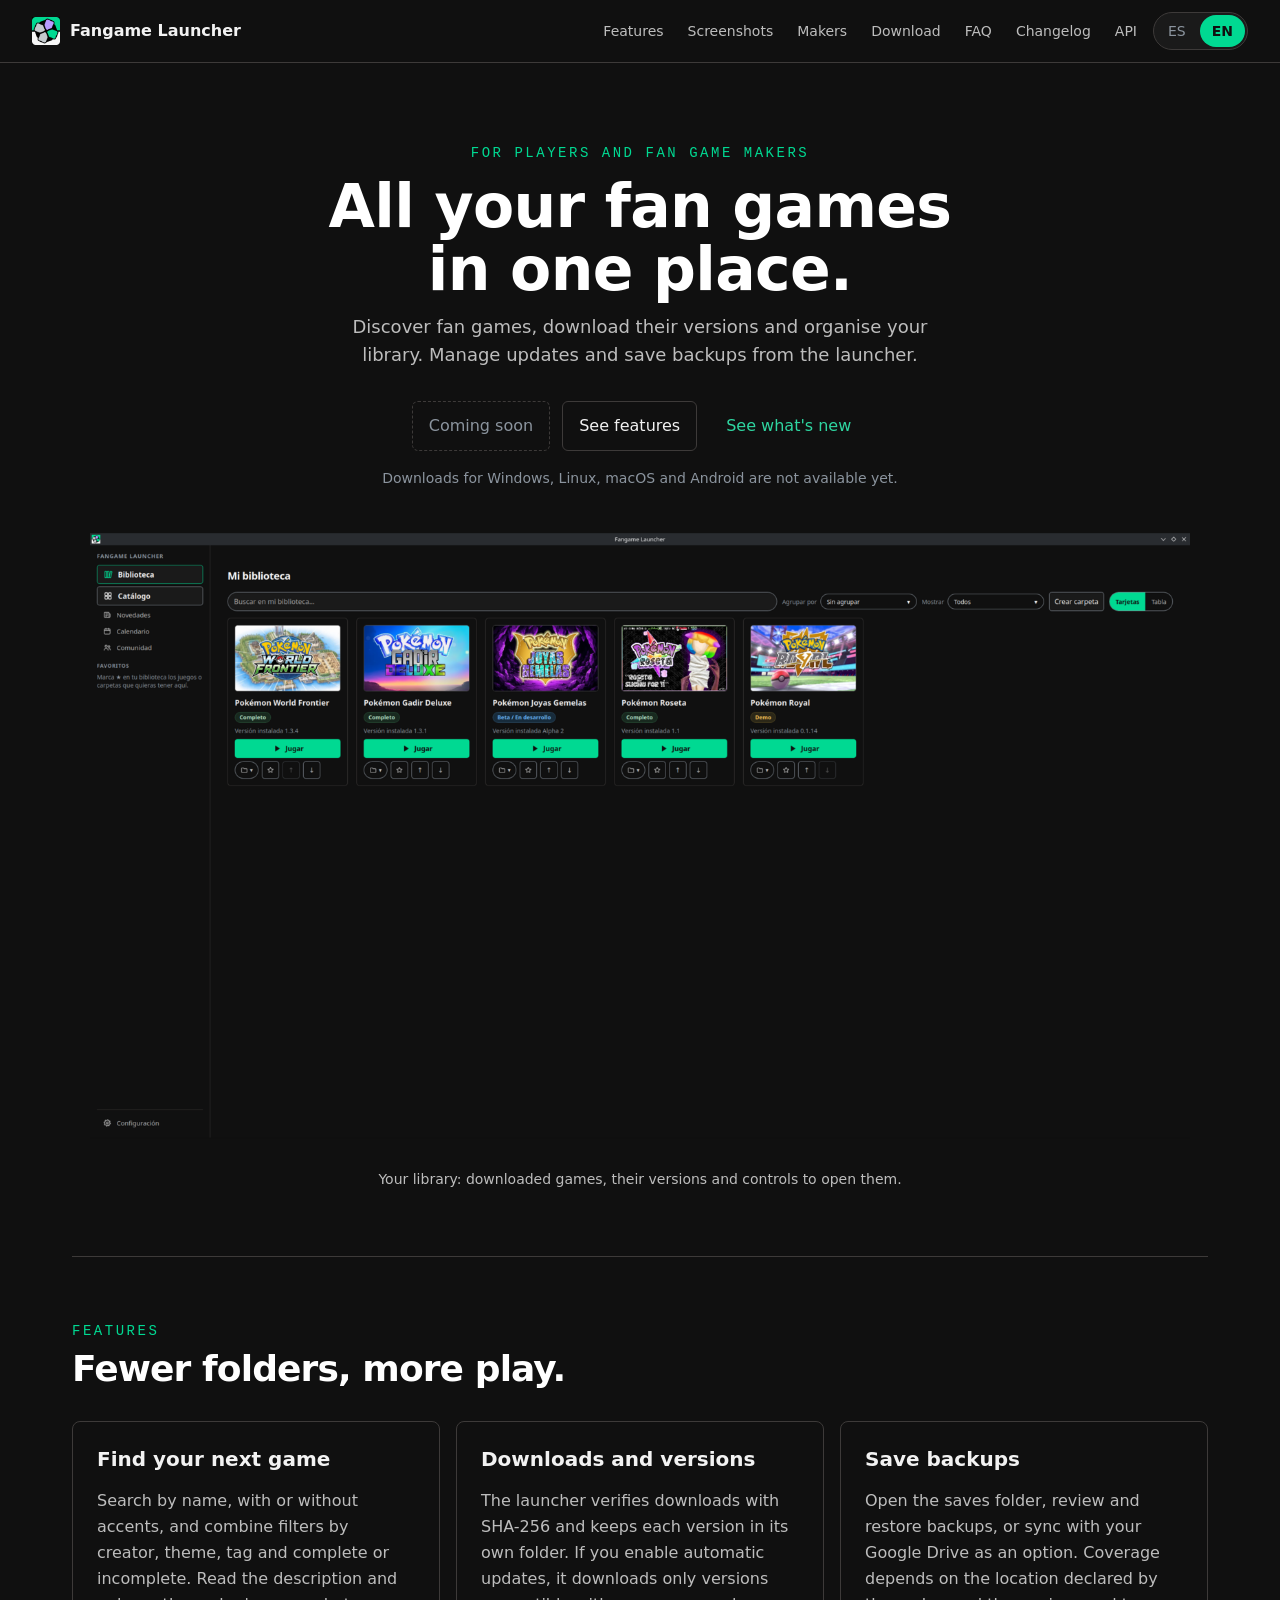
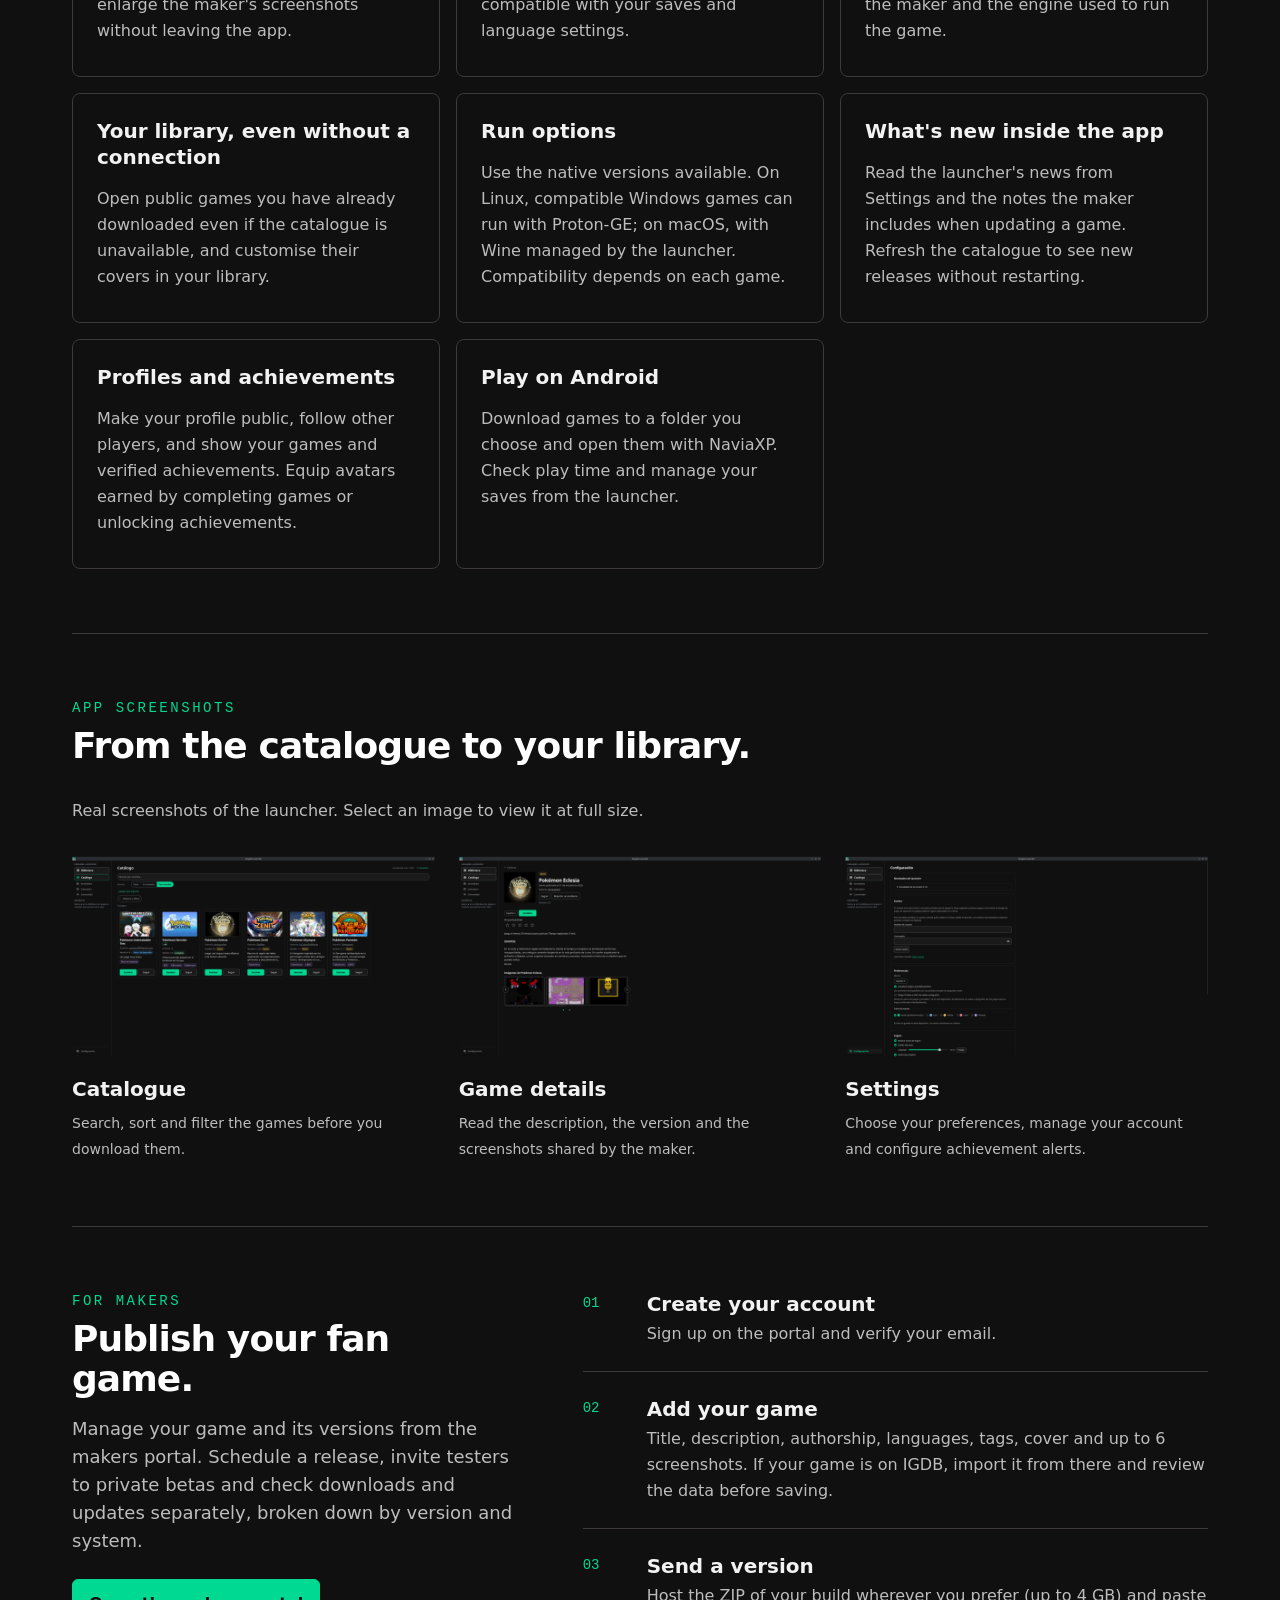
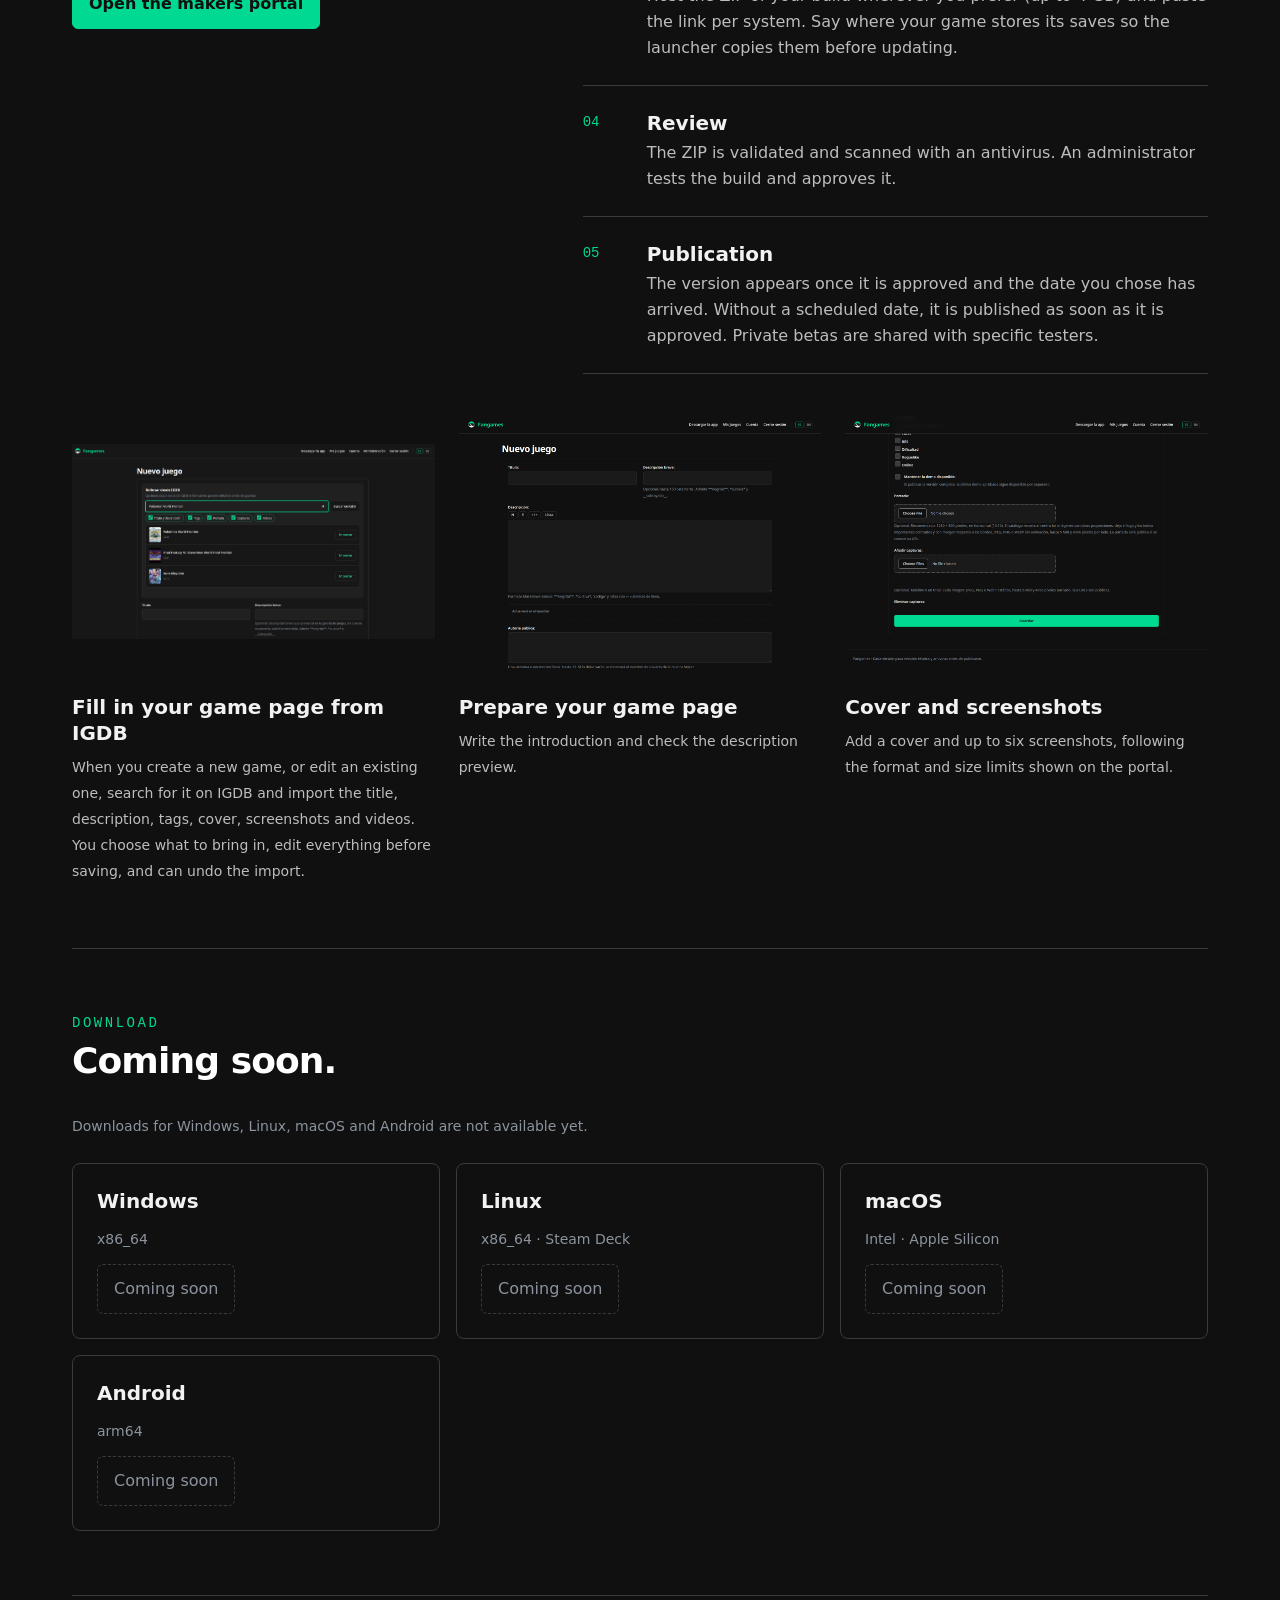
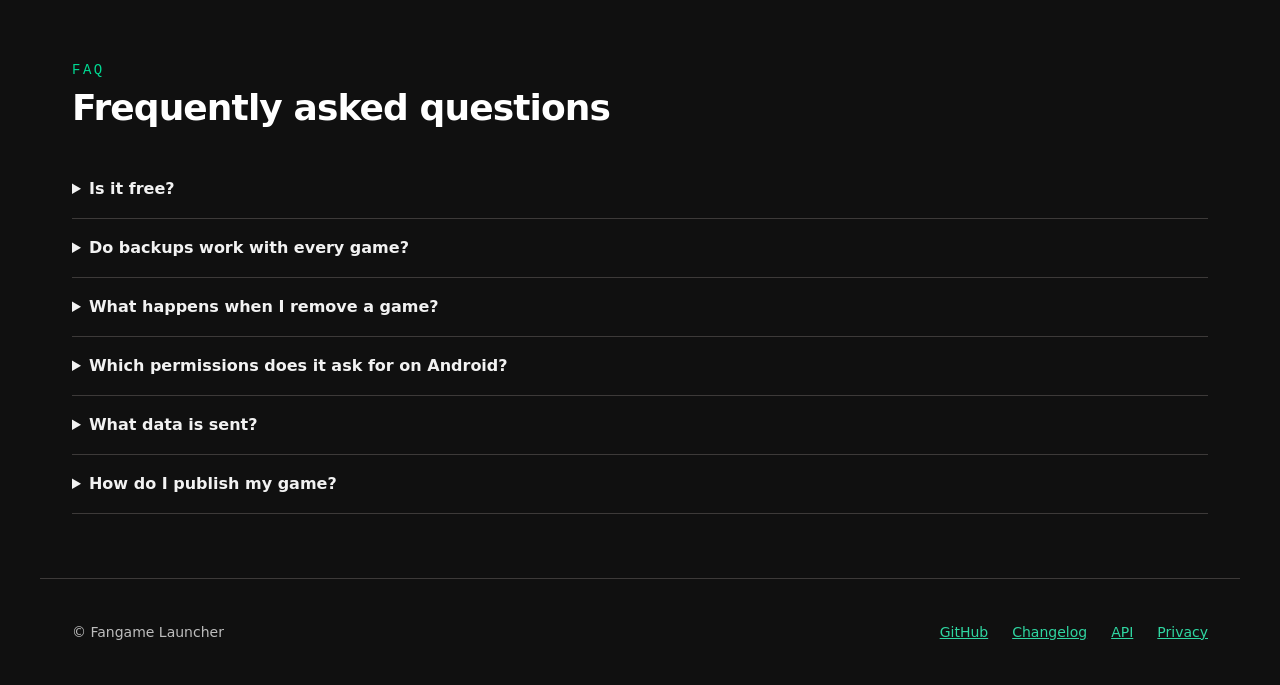
==== commit 081ed11f: "Actualiza documentacion sobre la api y el logo" ====
--- a/docs/index.html
+++ b/docs/index.html
@@ -29,6 +29,7 @@
       <a href="#descargar" data-i18n="nav.download">Descargar</a>
       <a href="#faq" data-i18n="nav.faq">Preguntas</a>
       <a href="changelog.html" data-lang-link="changelog.html" data-i18n="nav.changelog">Novedades</a>
+      <a href="api.html" data-lang-link="api.html" data-i18n="nav.api">API</a>
     </nav>
     <div class="lang-switch" role="group" data-lang-switch data-i18n-aria="lang.group" aria-label="Idioma">
       <button type="button" data-lang="es" aria-current="true">ES</button>
@@ -103,7 +104,7 @@
         <p class="eyebrow" data-i18n="makers.eyebrow">Para makers</p>
         <h2 data-i18n="makers.title">Publica tu fangame.</h2>
         <p class="lead left" data-i18n="makers.lead">Gestiona tu juego y sus versiones desde el portal de makers. Programa una publicación, invita a testers a betas privadas y consulta las descargas y actualizaciones por separado, con desglose por versión y sistema.</p>
-        <span class="btn soon" data-i18n="common.soon">Próximamente</span>
+        <a class="btn primary" href="https://makers-fangames-launcher.dpserver.es" data-i18n="makers.cta">Abre el portal de makers</a>
       </div>
       <ol class="steps">
         <li><h3 data-i18n="makers.account.title">Crea tu cuenta</h3><p data-i18n="makers.account.body">Regístrate en el portal y verifica tu correo.</p></li>
@@ -155,7 +156,7 @@
     <details><summary data-i18n="faq.uninstall.summary">¿Qué pasa al quitar un juego?</summary><p data-i18n="faq.uninstall.body">El launcher elimina los archivos del juego que gestiona. Las partidas externas, los prefijos de compatibilidad y algunas carpetas antiguas pueden conservarse y requerir limpieza manual.</p></details>
     <details><summary data-i18n="faq.android.summary">¿Qué permisos pide en Android?</summary><p data-i18n="faq.android.body">En Android, el launcher descarga los juegos en la carpeta que eliges y los abre con NaviaXP. Te pide acceso a esa carpeta y permiso para mostrar el progreso de las descargas en segundo plano. No instala otras apps ni consulta la lista de tus apps.</p></details>
     <details><summary data-i18n="faq.data.summary">¿Qué datos se envían?</summary><p><span data-i18n="faq.data.bodyBefore">El catálogo, las descargas y las funciones opcionales, como la cuenta de jugador o la sincronización con tu Google Drive, requieren comunicarse con sus servicios. Consulta qué datos utiliza cada función en la </span><a href="privacy.html" data-lang-link="privacy.html" data-i18n="faq.data.bodyLink">política de privacidad</a>.</p></details>
-    <details><summary data-i18n="faq.publish.summary">¿Cómo publico mi juego?</summary><p data-i18n="faq.publish.body">El portal de makers abrirá próximamente. Vuelve pronto para publicar tu build.</p></details>
+    <details><summary data-i18n="faq.publish.summary">¿Cómo publico mi juego?</summary><p data-i18n="faq.publish.body">Entra en el portal de makers para crear la ficha de tu juego y publicar sus versiones.</p></details>
   </section>
 </main>
 
@@ -163,6 +164,7 @@
   <span>© Fangame Launcher</span>
   <a href="https://github.com/Pokemon-Fan-Games/fangame-launcher-releases">GitHub</a>
   <a href="changelog.html" data-lang-link="changelog.html" data-i18n="footer.changelog">Novedades</a>
+  <a href="api.html" data-lang-link="api.html" data-i18n="footer.api">API</a>
   <a href="privacy.html" data-lang-link="privacy.html" data-i18n="footer.privacy">Privacidad</a>
 </footer>
 <dialog id="image-viewer" aria-label="Vista ampliada de la captura" data-i18n-aria="viewer.label">
--- a/docs/style.css
+++ b/docs/style.css
@@ -106,3 +106,19 @@
 .release-entry code {
   font-family: var(--font-family-3);
 }
+
+.api-page h2,.api-page h3{scroll-margin-top:96px}
+.api-page h3{margin:32px 0 8px}
+.api-page .toc{list-style:none;display:flex;flex-wrap:wrap;gap:8px 24px;padding:0;margin:0 0 8px}
+.api-page .toc li{margin:0}
+.api-page .nav nav a[aria-current="page"],.nav nav a[aria-current="page"]{color:var(--color-ink);text-decoration:underline;text-underline-offset:6px;text-decoration-color:var(--color-primary)}
+.endpoint{display:flex;flex-wrap:wrap;align-items:baseline;gap:8px 12px;margin:0 0 8px}
+.endpoint code{overflow-wrap:anywhere}
+.method{font:var(--text-code-strong)/var(--leading-code-strong) var(--font-family-3);letter-spacing:.08em;color:var(--color-on-primary);background:var(--color-primary);padding:2px 8px;border-radius:var(--radius-sm)}
+.api-page .code{margin:16px 0 24px}
+.api-page .code code{white-space:pre}
+.params{margin:0 0 24px;border-top:1px solid var(--color-hairline)}
+.params>div{display:grid;grid-template-columns:minmax(0,15rem) minmax(0,1fr);gap:4px 24px;padding:12px 0;border-bottom:1px solid var(--color-hairline)}
+.params dt,.params dd{margin:0;min-width:0}
+.params dt code{margin-right:4px;white-space:normal}
+@media(max-width:600px){.params>div{grid-template-columns:minmax(0,1fr)}}
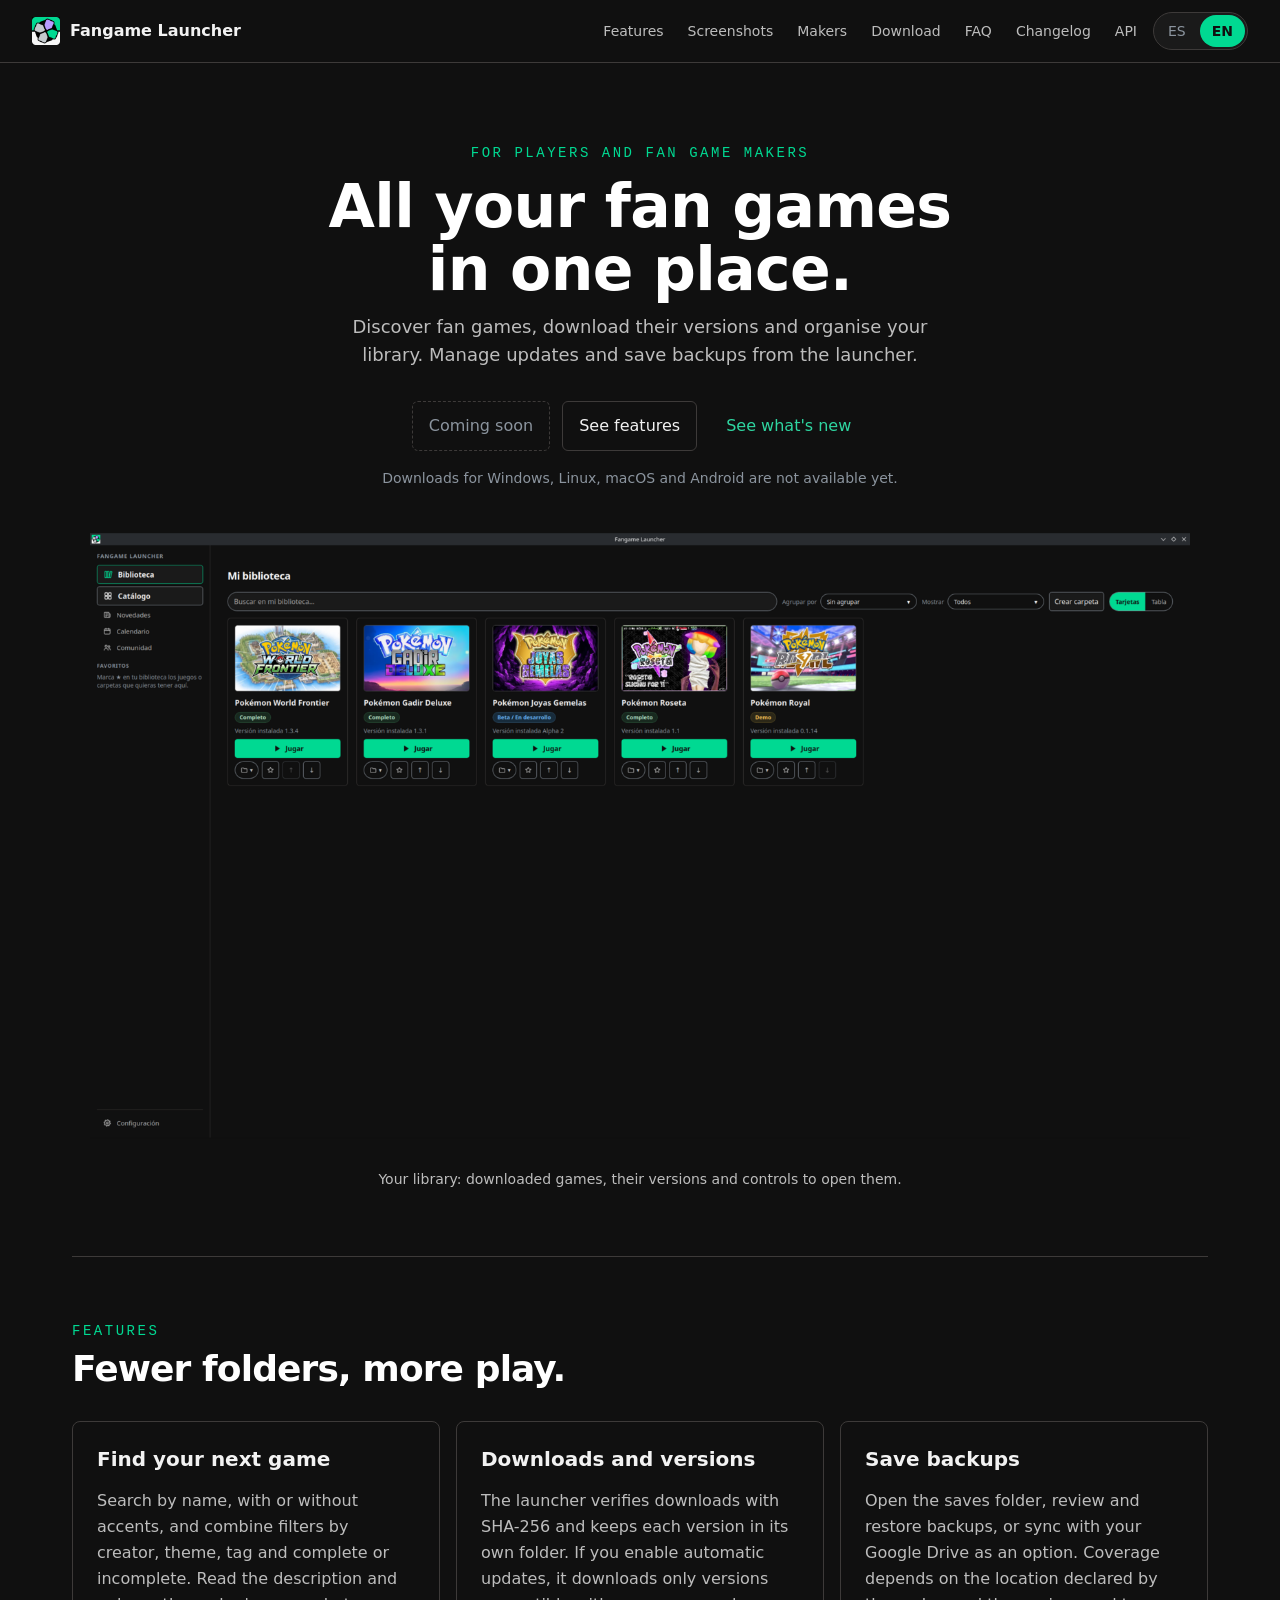
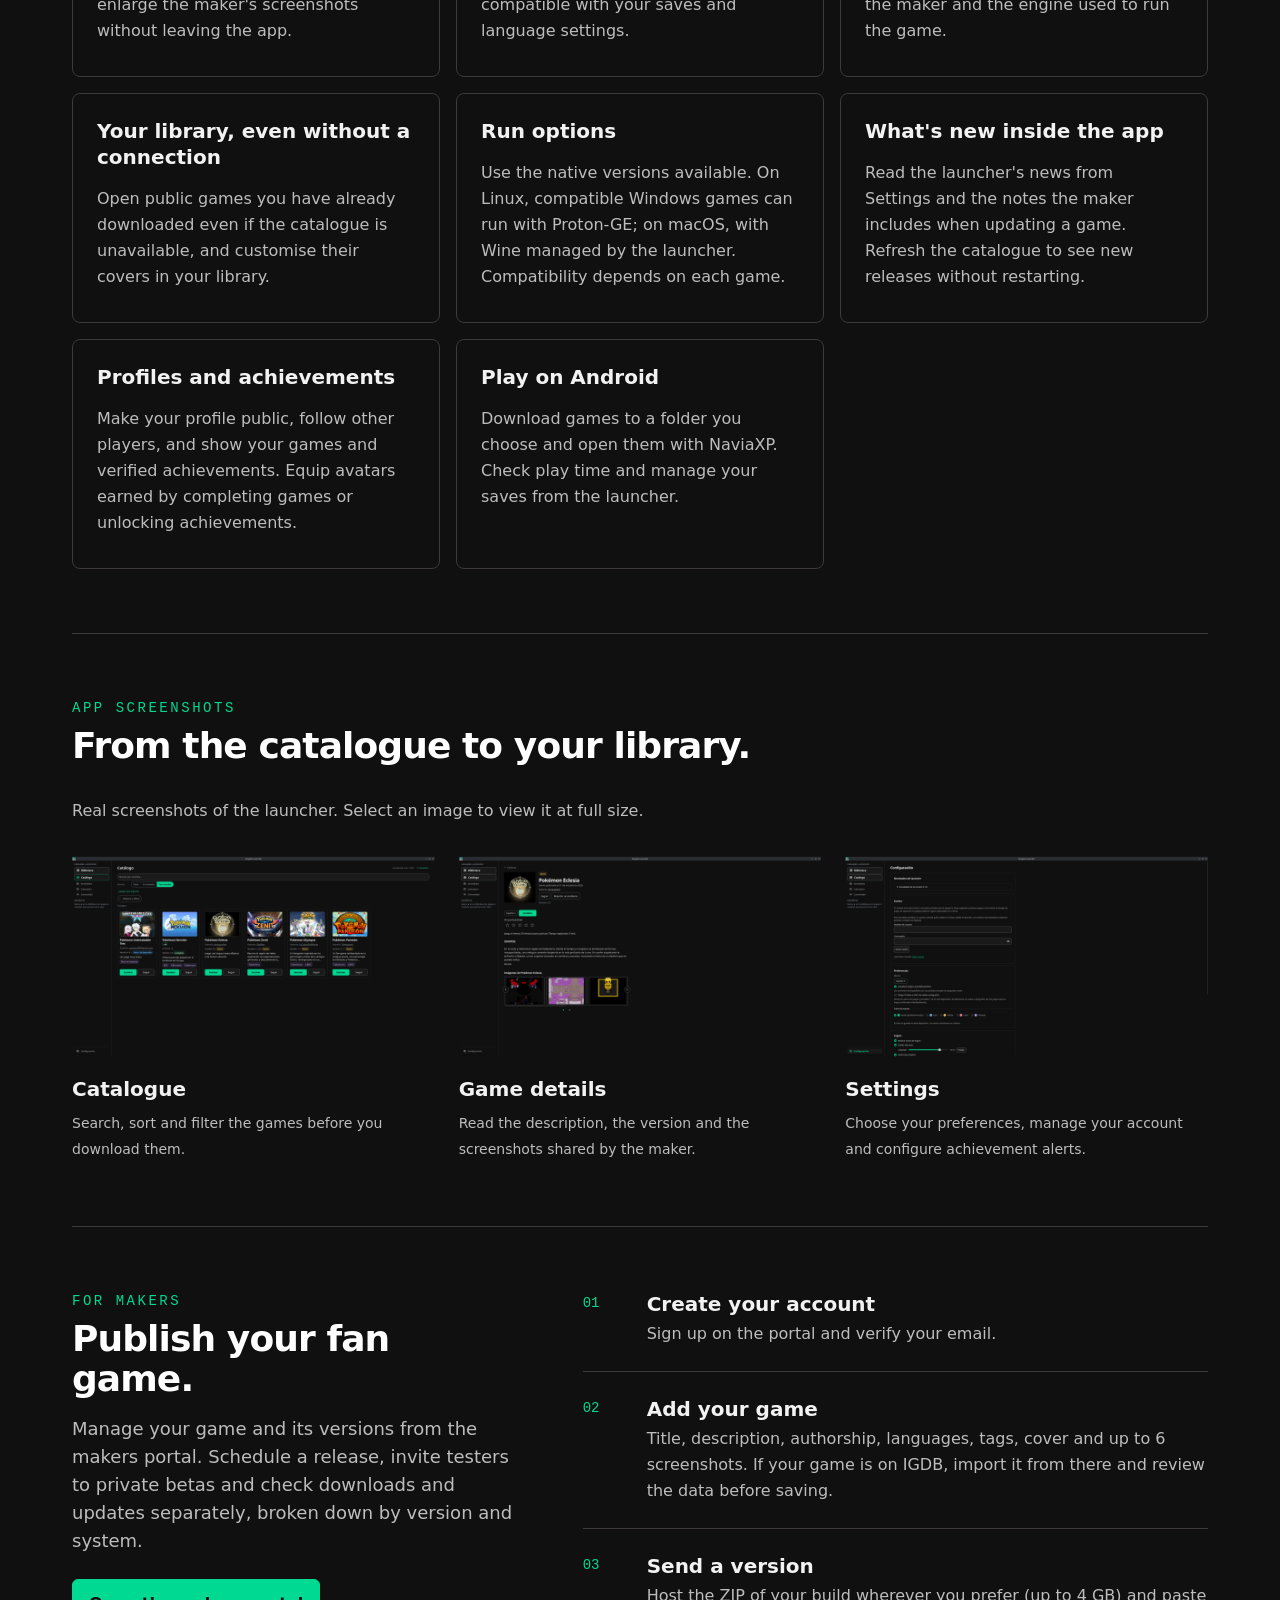
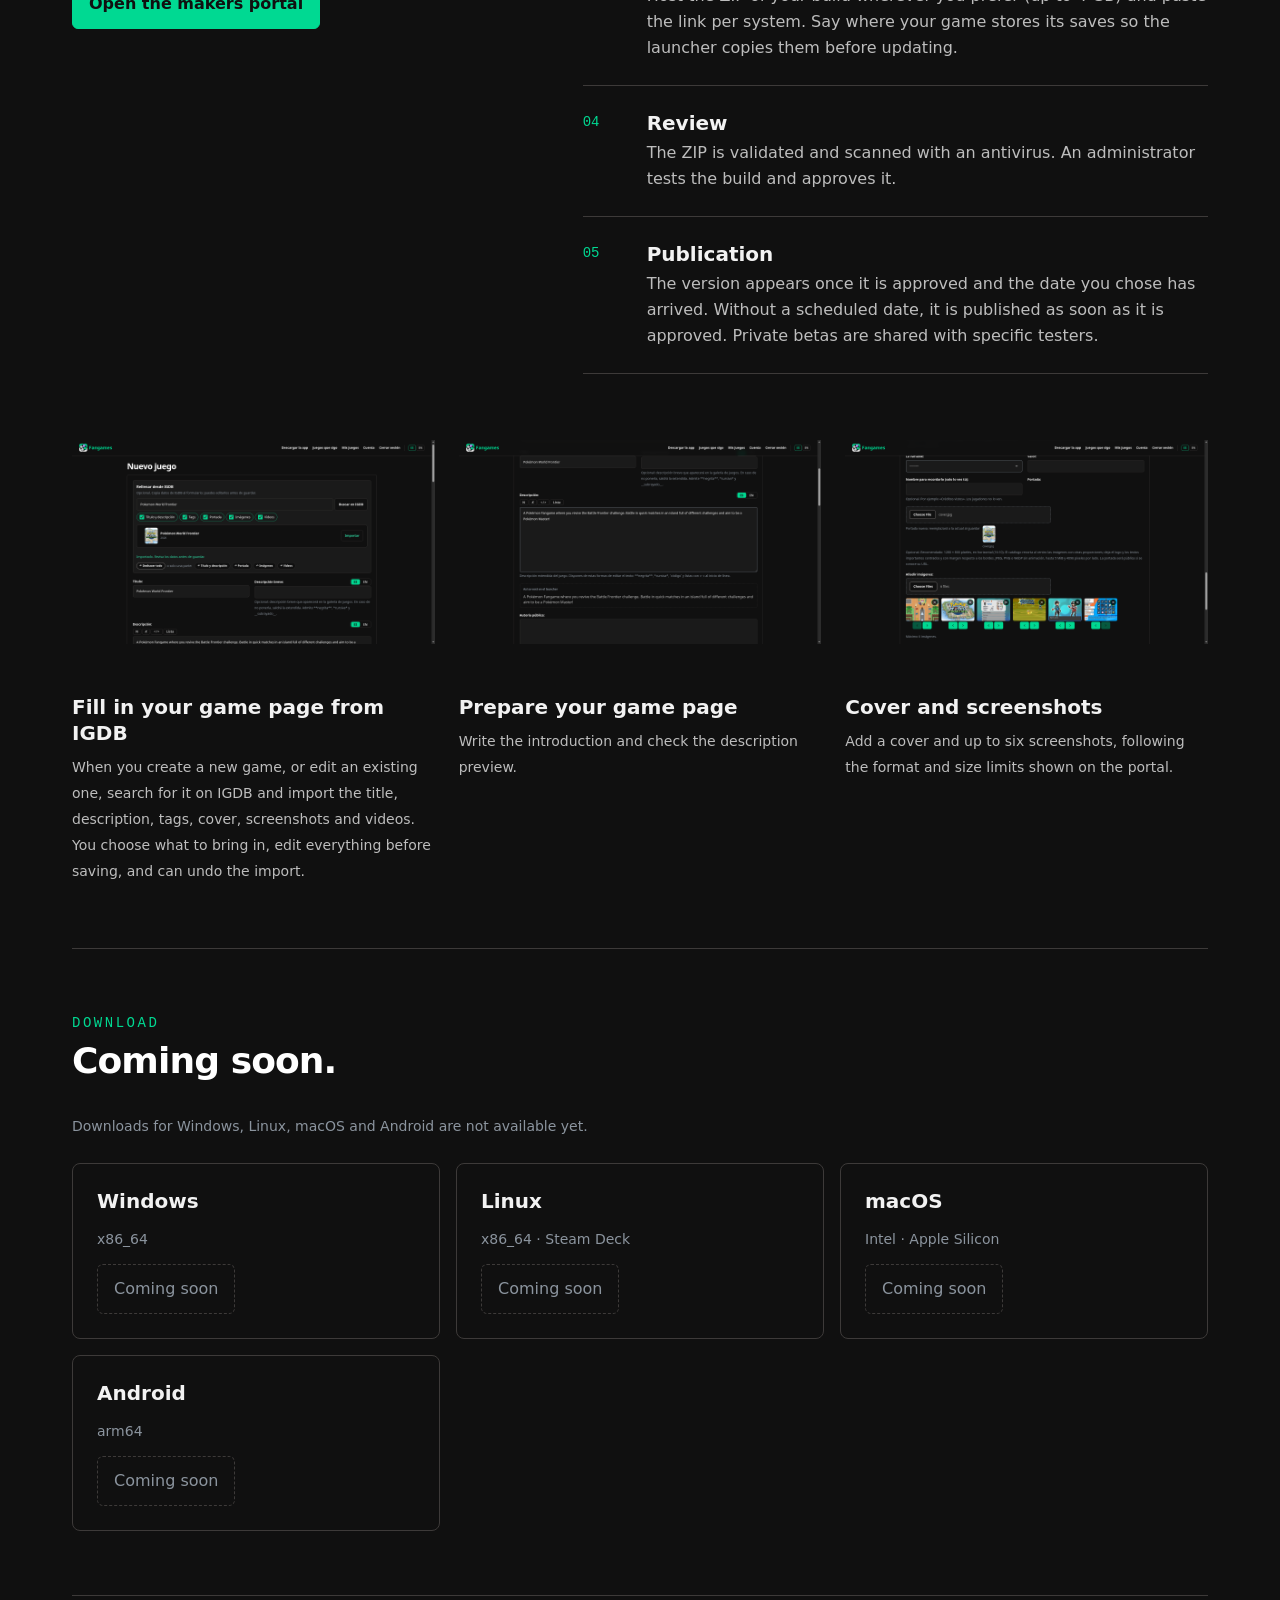
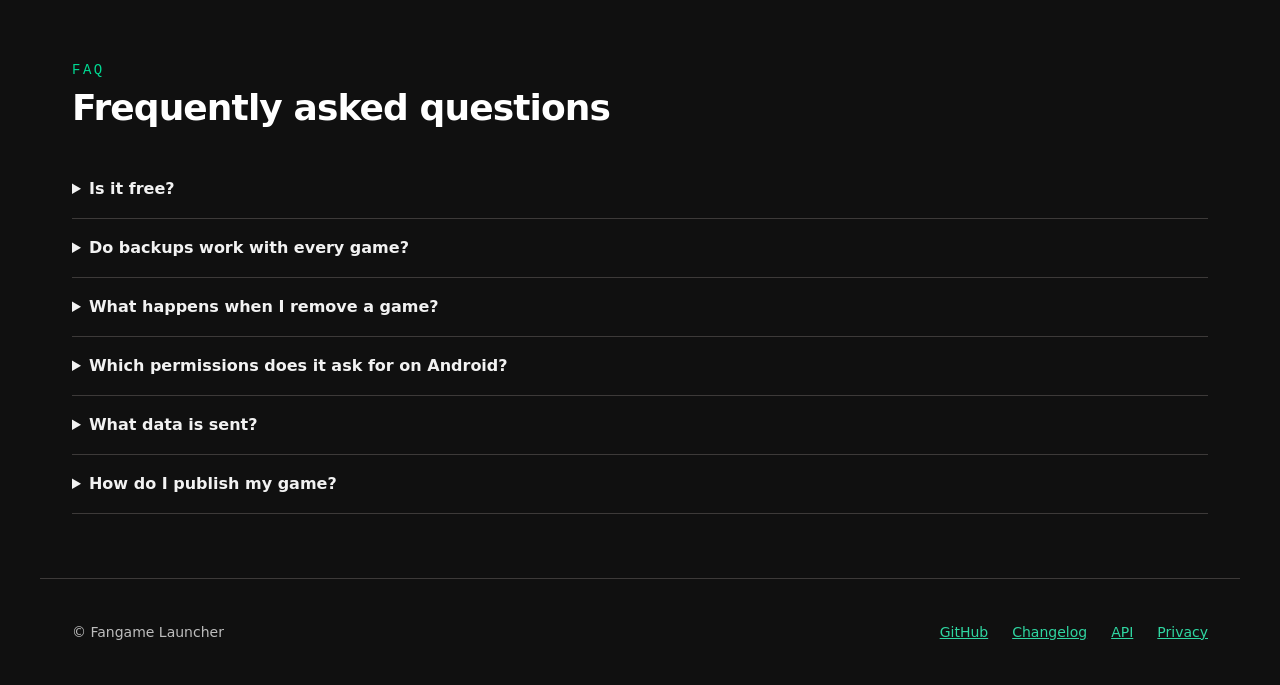
==== commit 5ca7610e: "Actualiza capturas de la web de los makers" ====
--- a/docs/index.html
+++ b/docs/index.html
@@ -117,19 +117,19 @@
     <div class="screens" aria-label="Capturas del portal de makers" data-i18n-aria="makers.screens">
       <figure class="screen">
         <a href="assets/screenshots/makers-igdb.png" aria-label="Ampliar captura de la importación desde IGDB" data-i18n-aria="makers.igdb.link">
-          <img src="assets/screenshots/makers-igdb.png" alt="Buscador de IGDB en el formulario del portal, con resultados e interruptores para elegir qué importar" data-i18n-alt="makers.igdb.alt" width="1137" height="740" loading="lazy" decoding="async">
+          <img src="assets/screenshots/makers-igdb.png" alt="Formulario de makers con el resultado de Pokémon World Frontier en IGDB, categorías para elegir qué importar y la confirmación de importación" data-i18n-alt="makers.igdb.alt" width="1600" height="900" loading="lazy" decoding="async">
         </a>
         <figcaption><h3 data-i18n="makers.igdb.title">Rellena la ficha desde IGDB</h3><p data-i18n="makers.igdb.body">Al crear un juego nuevo, o al editar uno existente, búscalo en IGDB e importa título, descripción, tags, portada, capturas y vídeos. Eliges qué traer, lo editas todo antes de guardar y puedes deshacer la importación.</p></figcaption>
       </figure>
       <figure class="screen">
         <a href="assets/screenshots/makers-publicacion.png" aria-label="Ampliar captura del formulario de publicación" data-i18n-aria="makers.form.link">
-          <img src="assets/screenshots/makers-publicacion.png" alt="Formulario Nuevo juego del portal de makers con título, descripción y autoría pública" data-i18n-alt="makers.form.alt" width="1440" height="1000" loading="lazy" decoding="async">
+          <img src="assets/screenshots/makers-publicacion.png" alt="Formulario de Pokémon World Frontier con descripción importada desde IGDB y vista previa en el launcher" data-i18n-alt="makers.form.alt" width="1600" height="900" loading="lazy" decoding="async">
         </a>
         <figcaption><h3 data-i18n="makers.form.title">Prepara la ficha de tu juego</h3><p data-i18n="makers.form.body">Escribe la presentación y consulta la vista previa de la descripción.</p></figcaption>
       </figure>
       <figure class="screen">
         <a href="assets/screenshots/makers-imagenes.png" aria-label="Ampliar captura de la carga de imágenes" data-i18n-aria="makers.images.link">
-          <img src="assets/screenshots/makers-imagenes.png" alt="Formulario del portal con opciones para mantener una demo disponible y añadir portada y capturas" data-i18n-alt="makers.images.alt" width="1440" height="1000" loading="lazy" decoding="async">
+          <img src="assets/screenshots/makers-imagenes.png" alt="Portada de Pokémon World Frontier y seis capturas de IGDB en la sección de imágenes del portal" data-i18n-alt="makers.images.alt" width="1600" height="900" loading="lazy" decoding="async">
         </a>
         <figcaption><h3 data-i18n="makers.images.title">Portada y capturas</h3><p data-i18n="makers.images.body">Añade una portada y hasta seis capturas, con los límites de formato y tamaño indicados en el portal.</p></figcaption>
       </figure>
